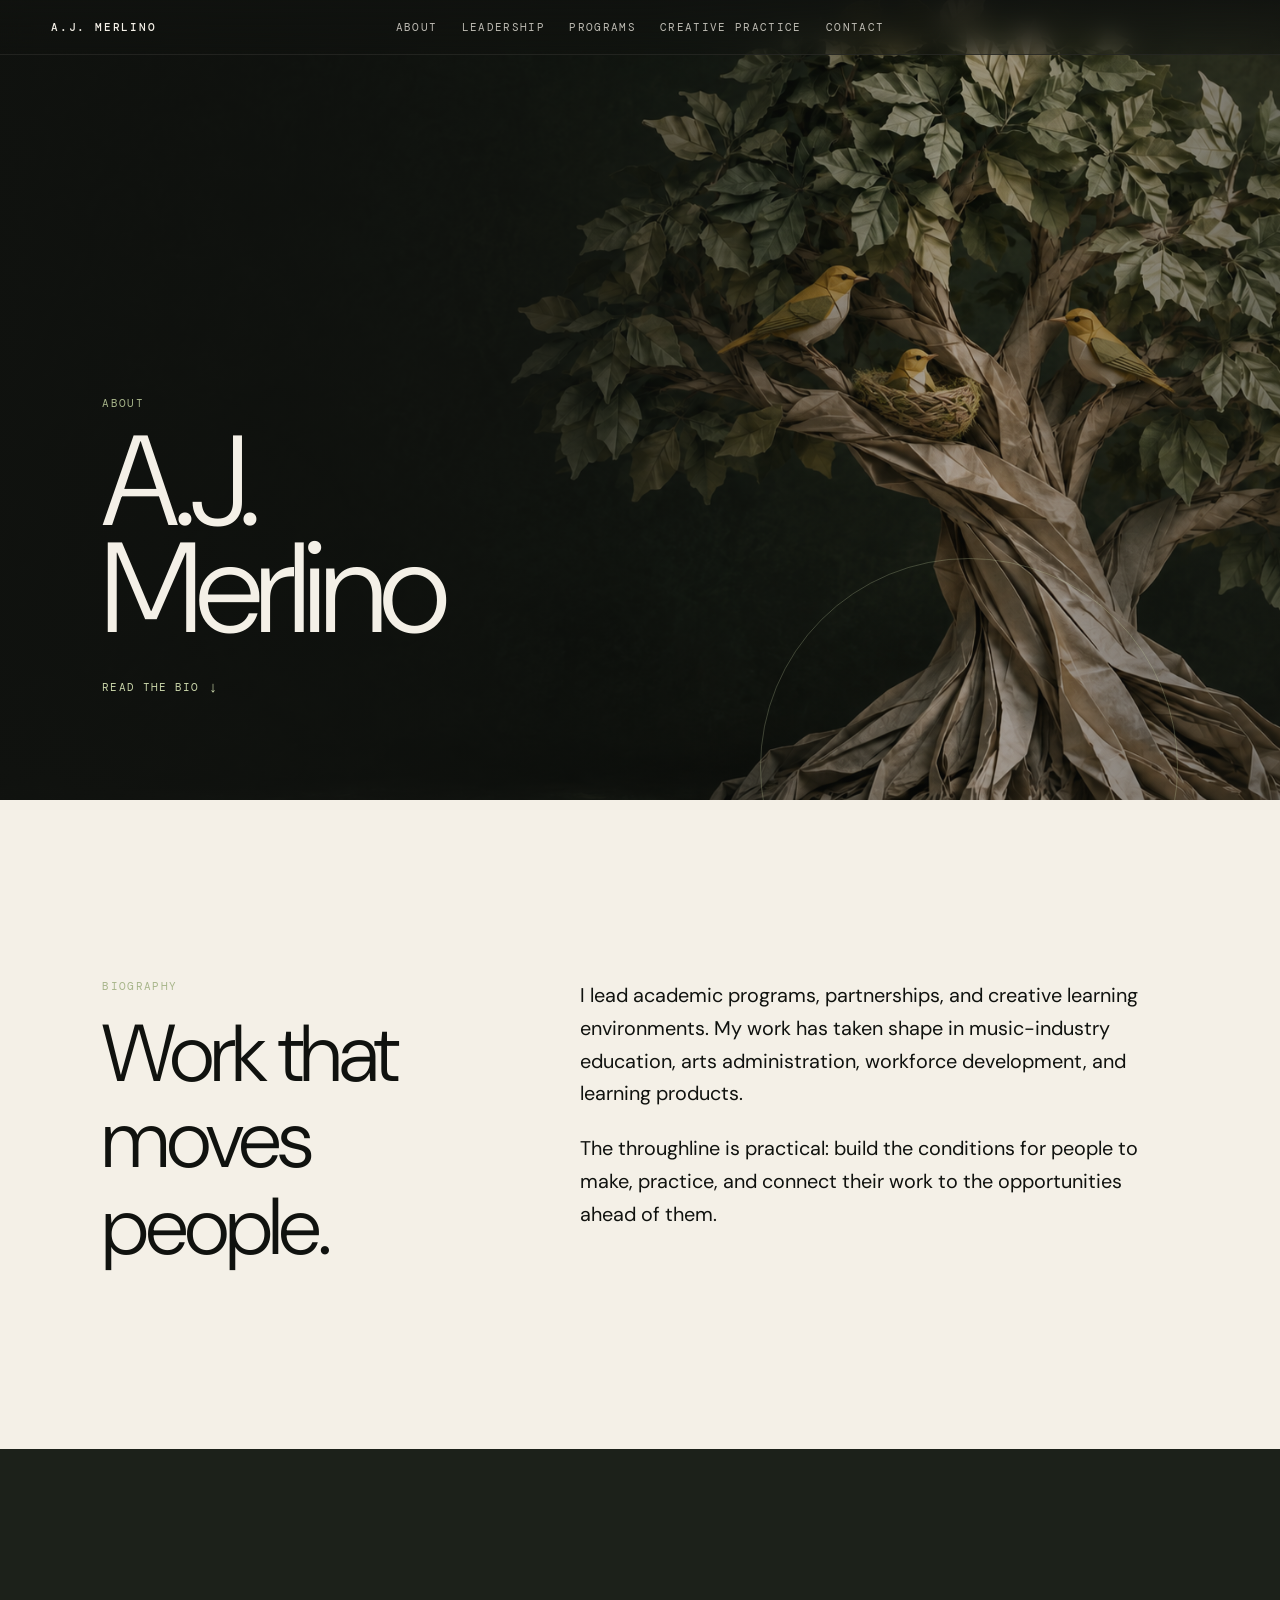
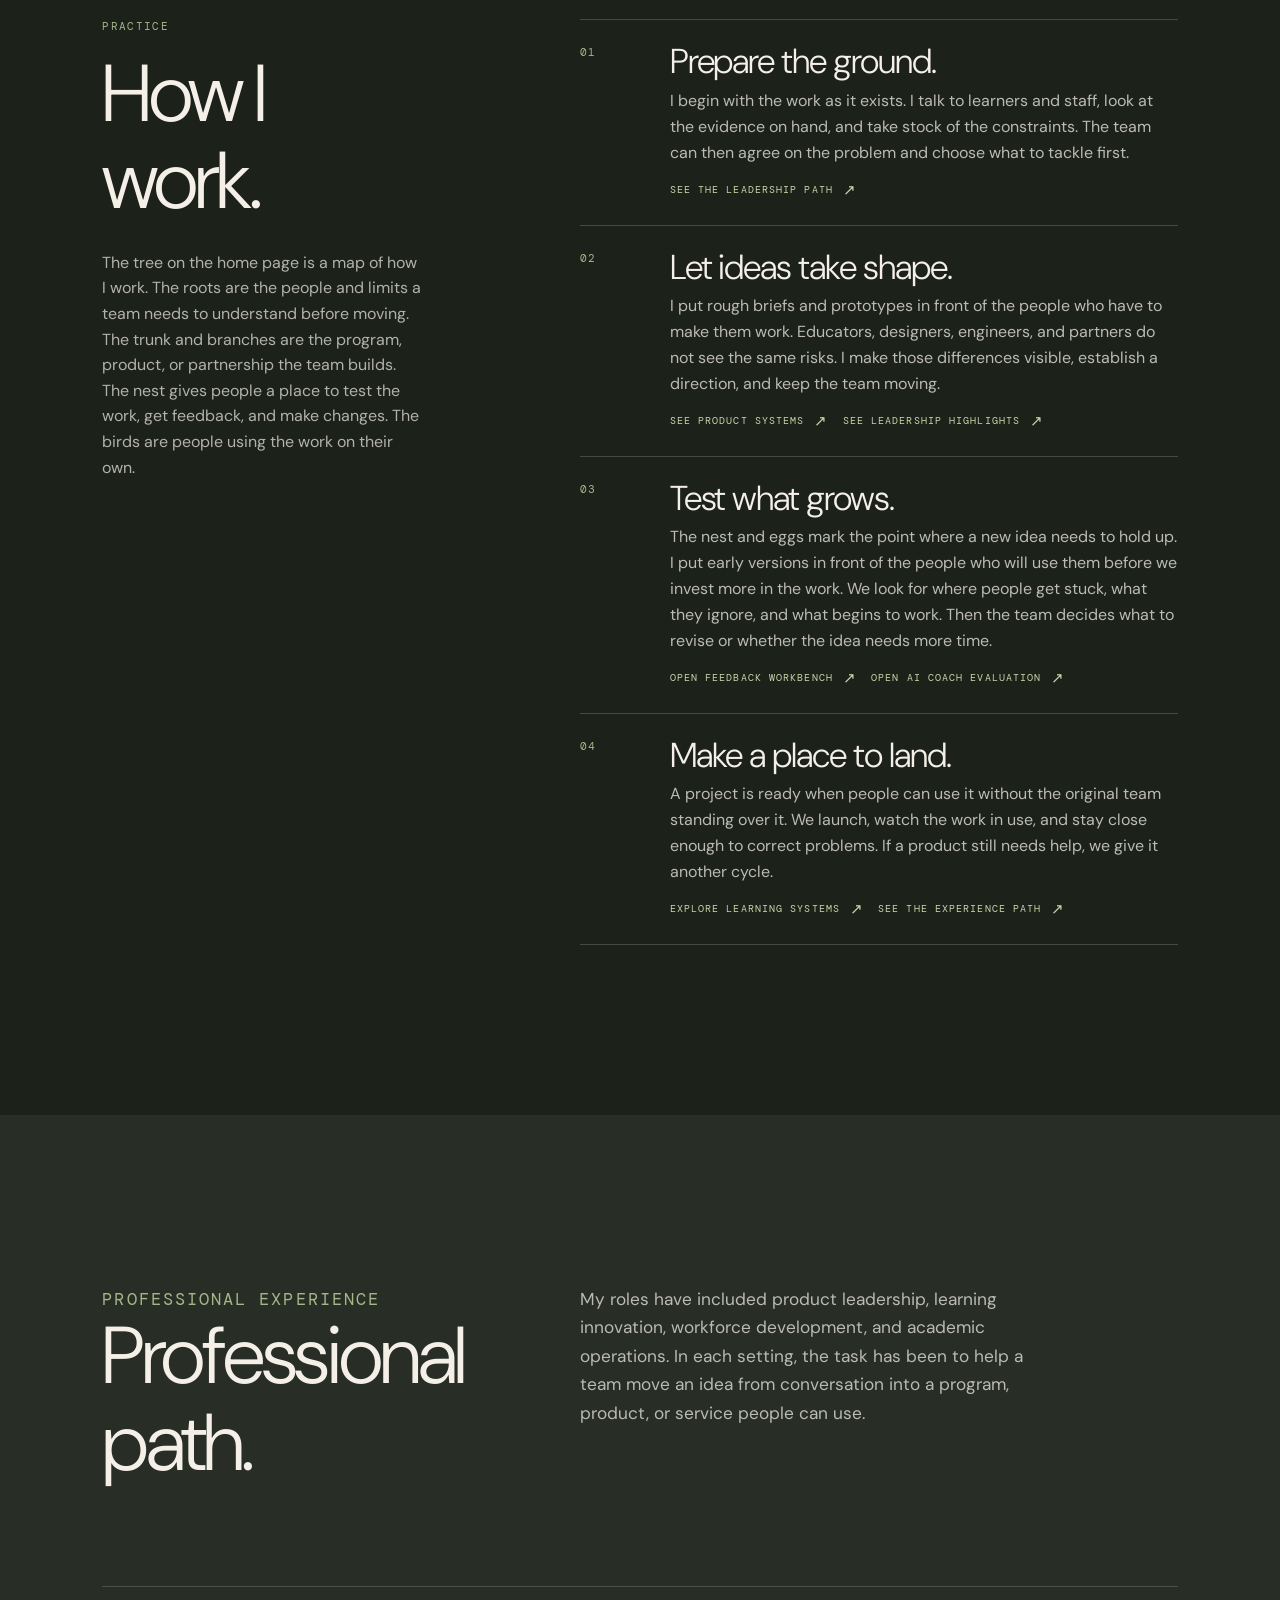
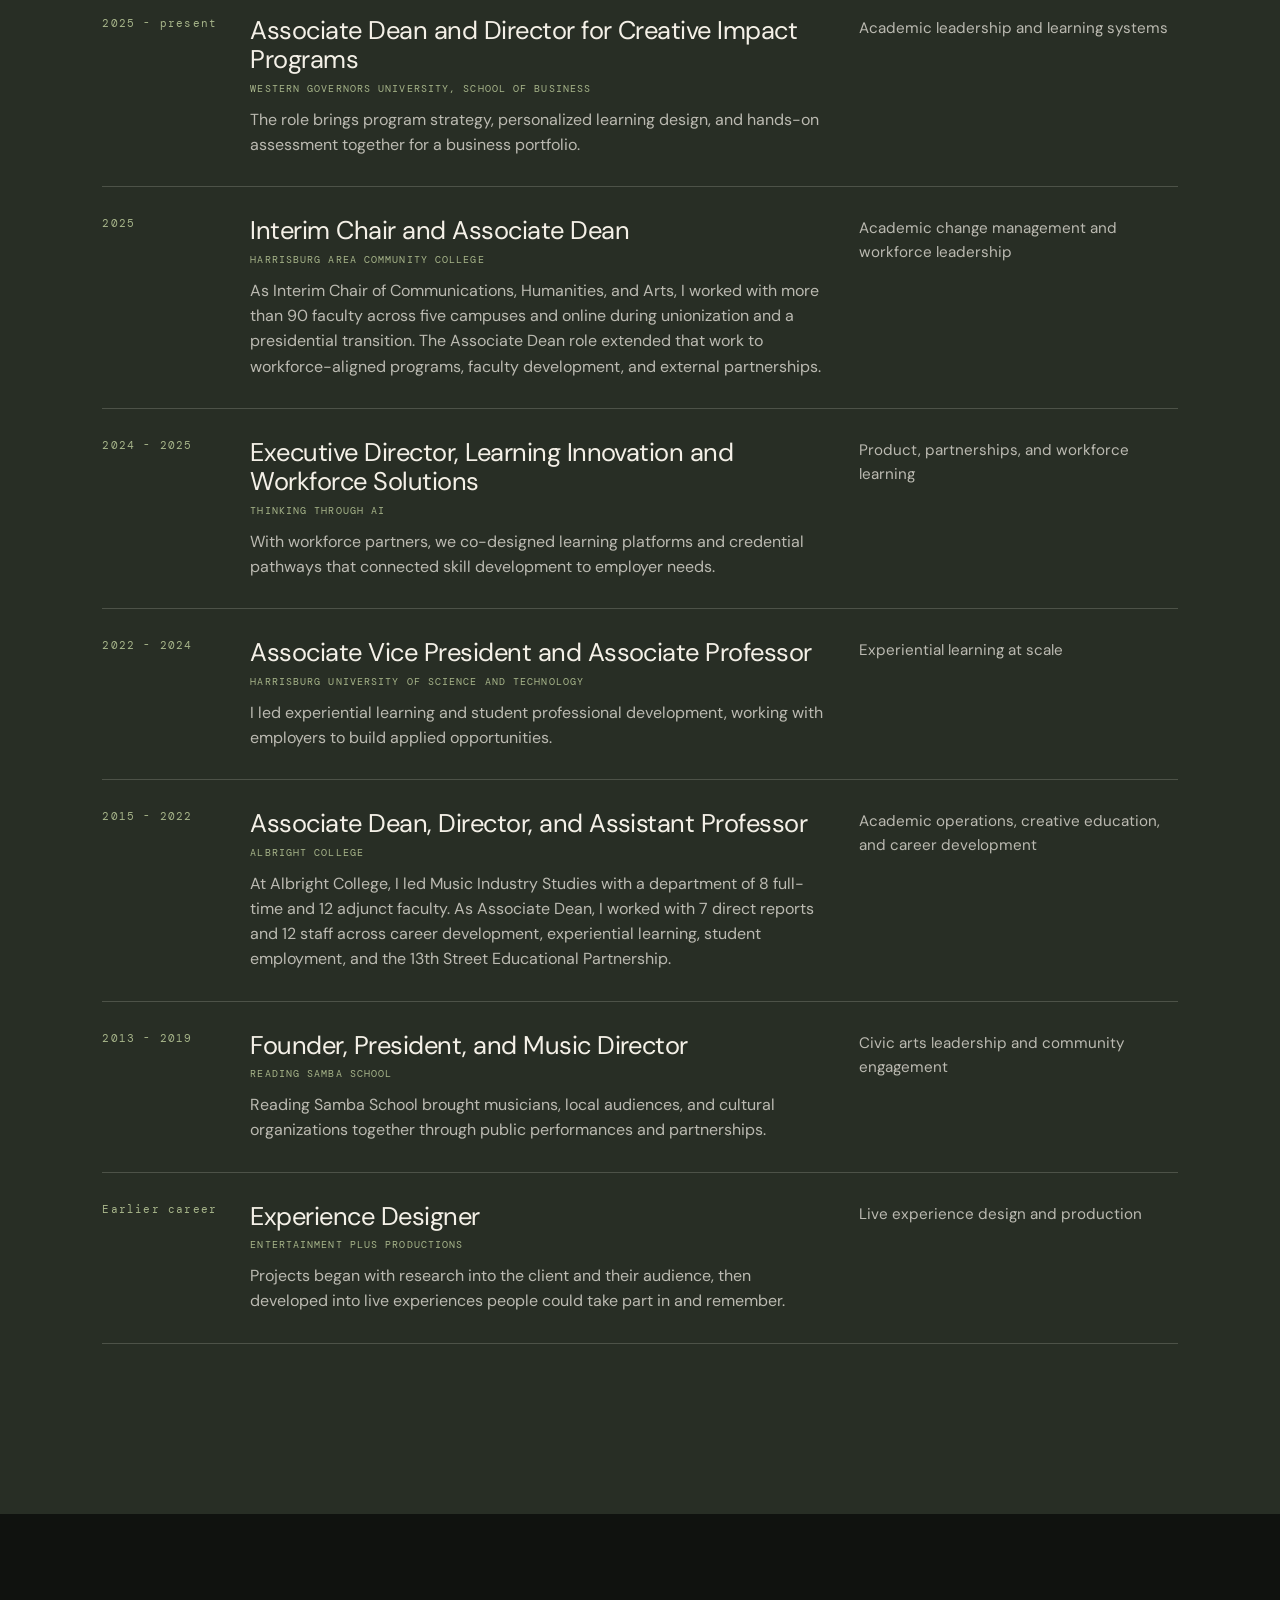
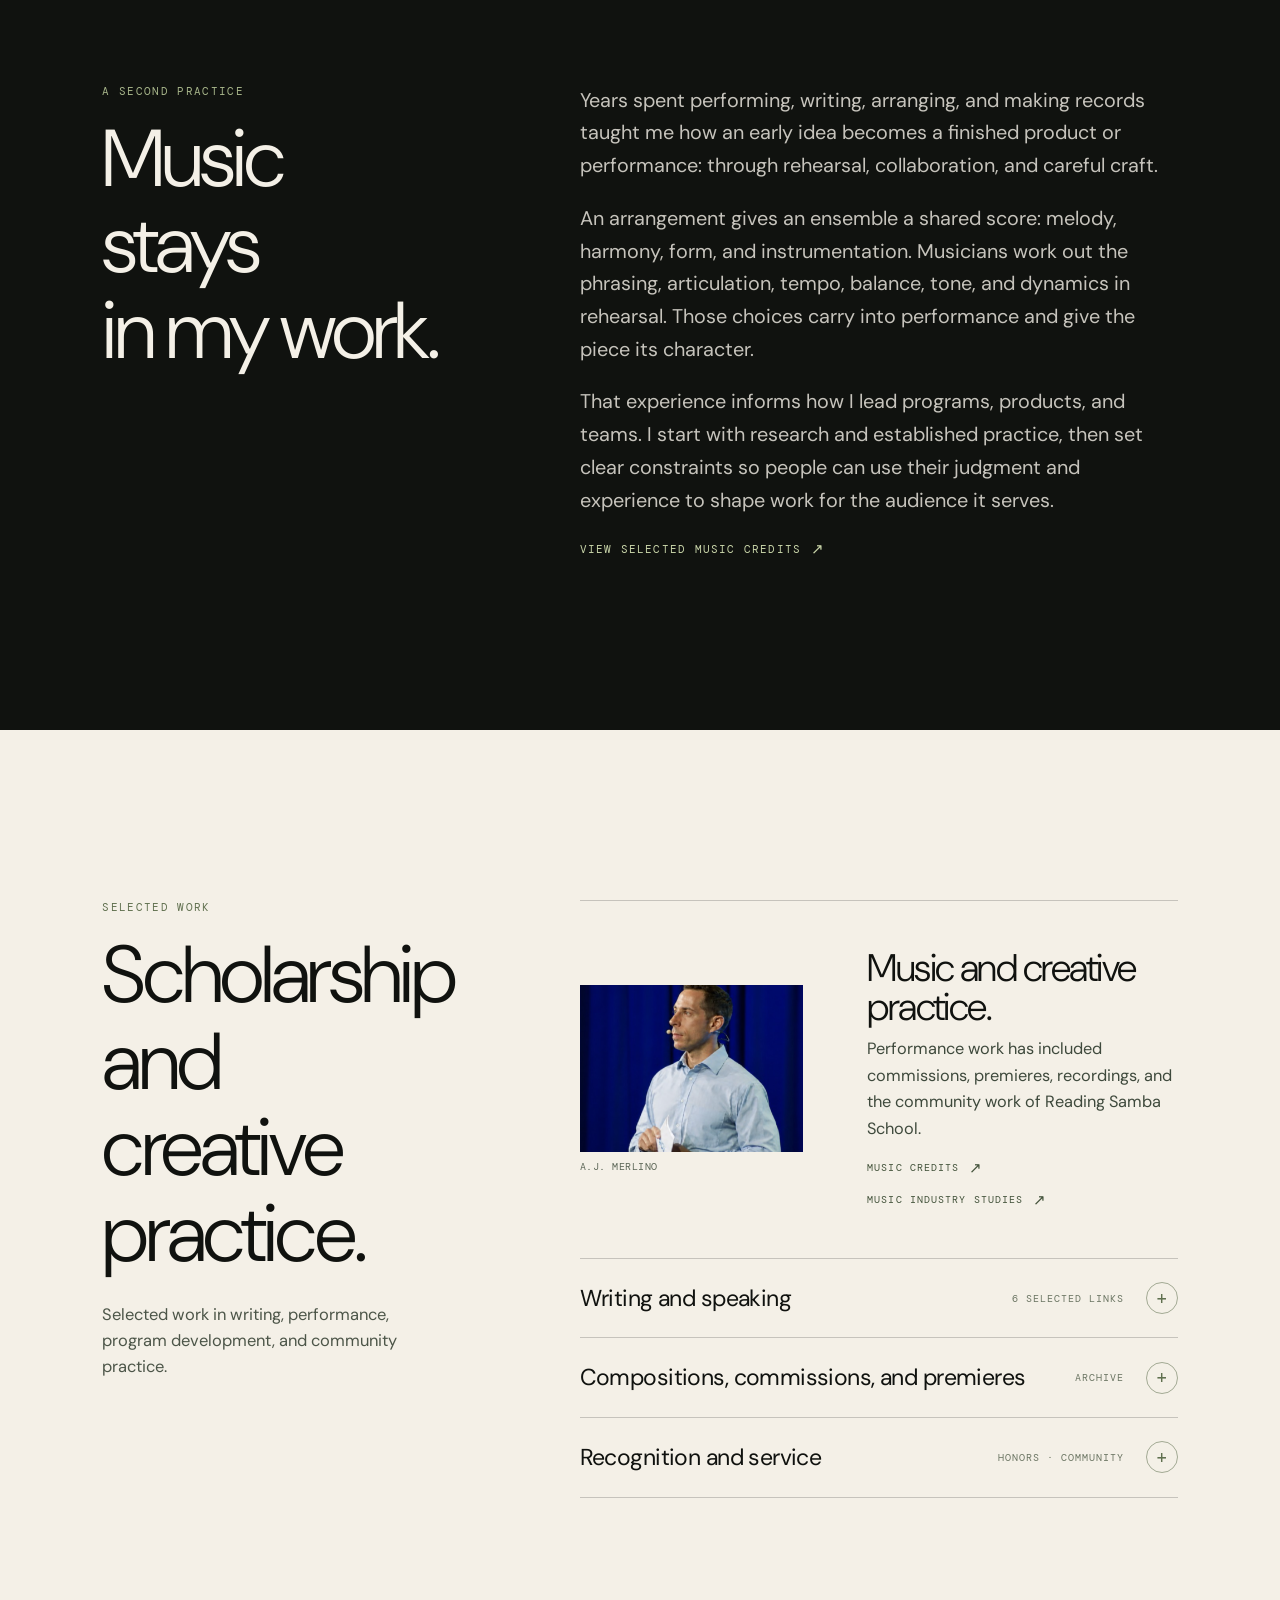
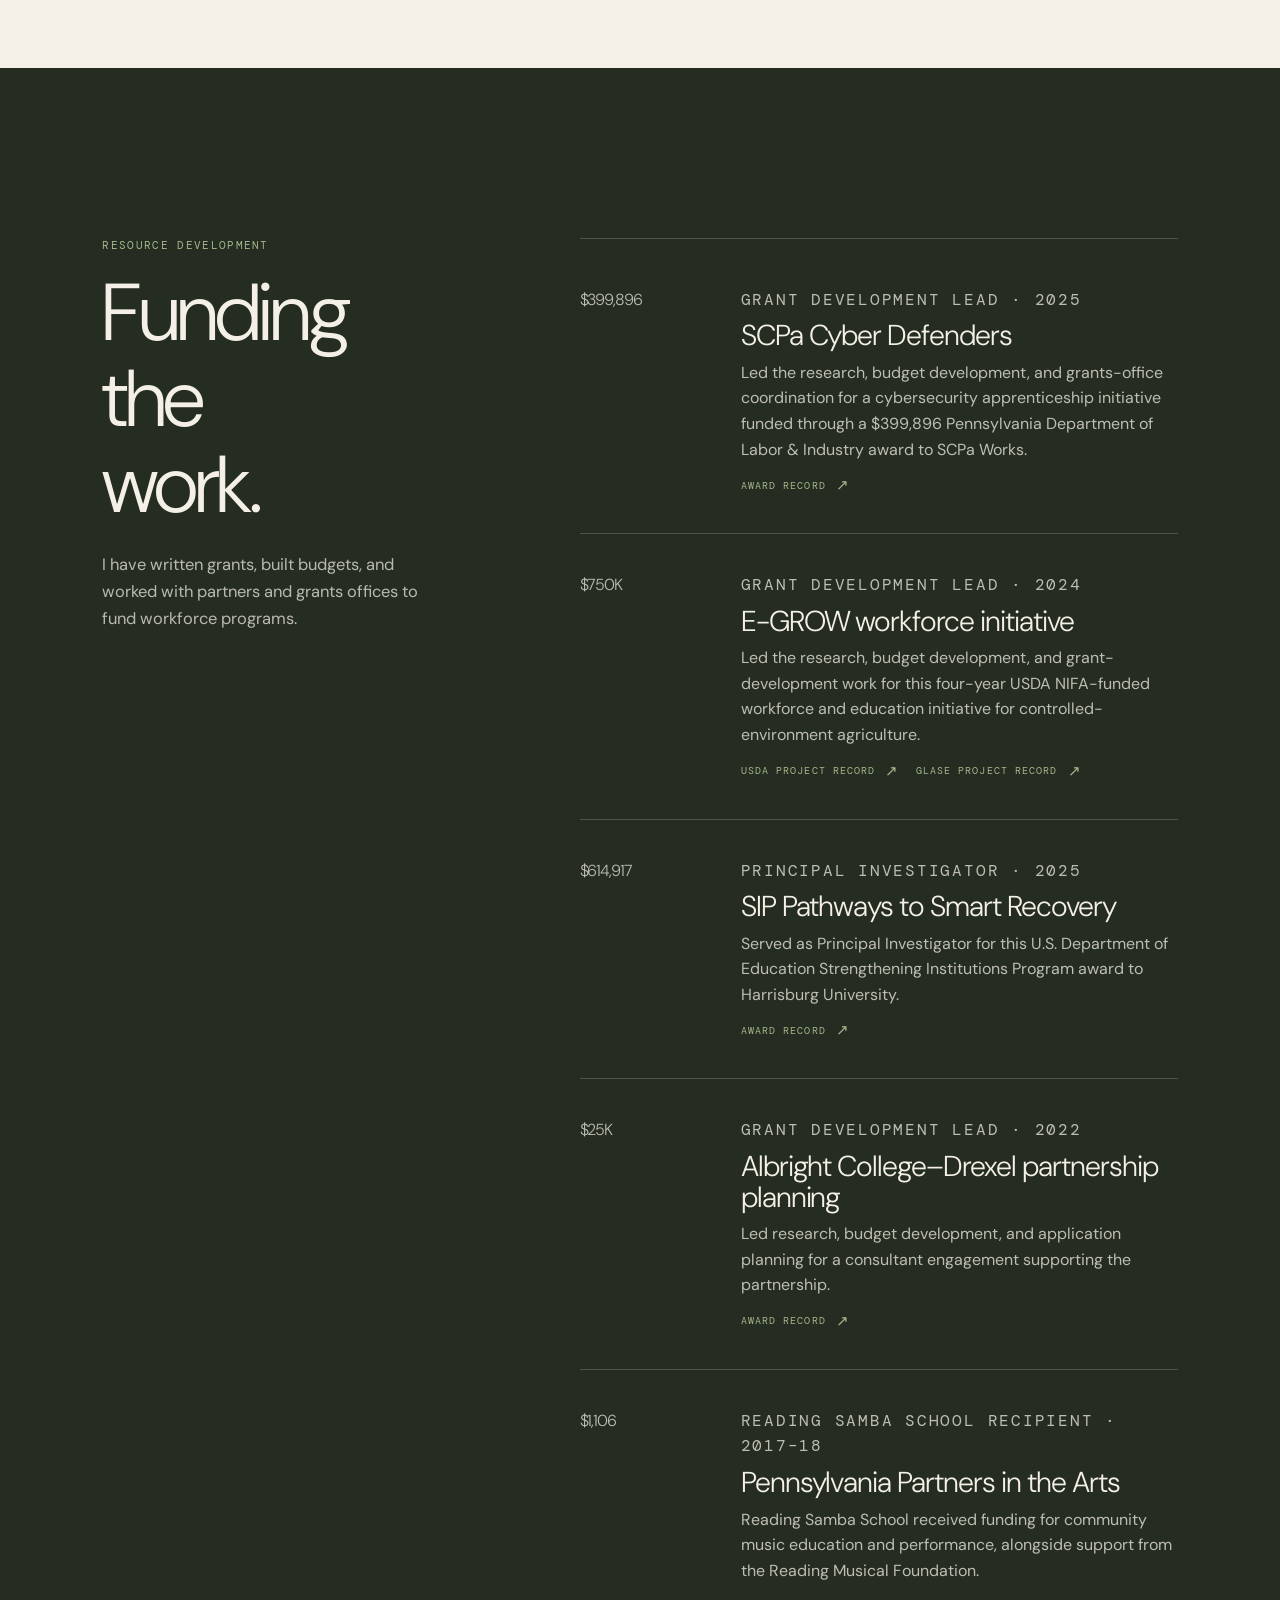
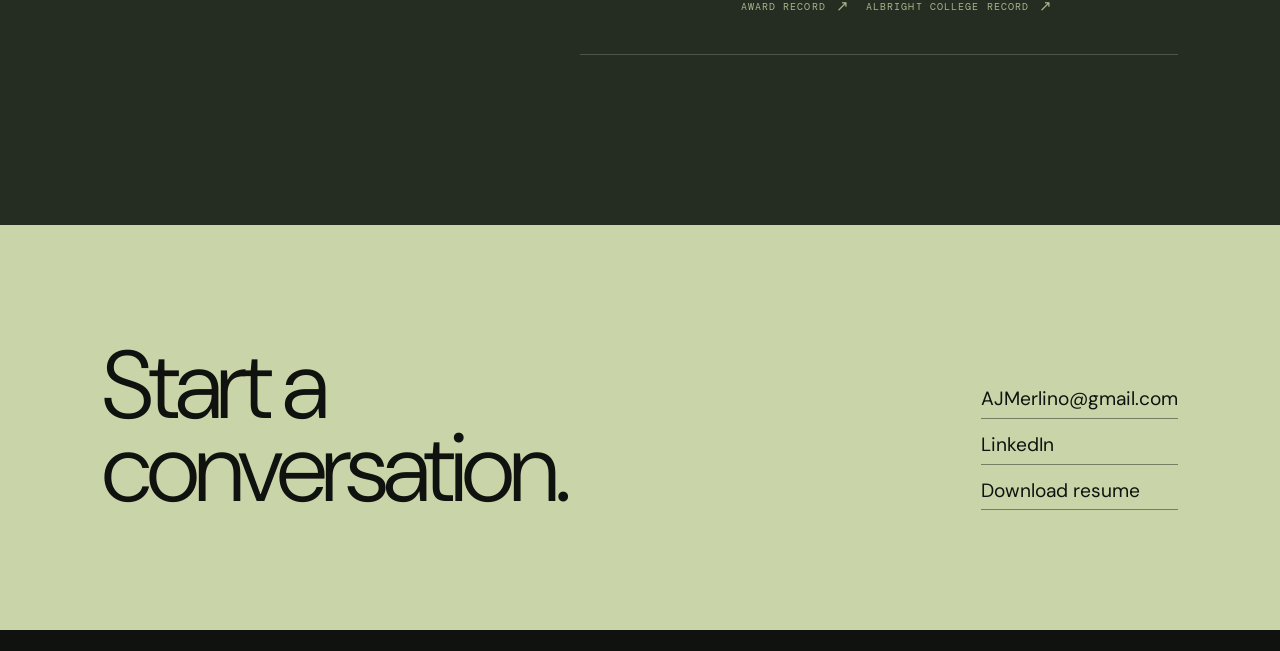
==== public/about.html @ b8996ce3 "Create academic arts leadership portfolio" ====
<!doctype html>
<html lang="en">
  <head>
    <meta charset="UTF-8" />
    <meta name="viewport" content="width=device-width, initial-scale=1.0" />
    <meta name="description" content="Academic leadership, arts administration, resource development, and creative practice for A.J. Merlino." />
    <title>About A.J. Merlino | Academic Arts Leadership</title>
    <link rel="preconnect" href="https://fonts.googleapis.com" />
    <link rel="preconnect" href="https://fonts.gstatic.com" crossorigin />
    <link href="https://fonts.googleapis.com/css2?family=DM+Mono:wght@400;500&amp;family=DM+Sans:opsz,wght@9..40,300;9..40,400;9..40,500&amp;display=swap" rel="stylesheet" />
    <style>
      :root{--ink:#10120f;--moss:#30372d;--lichen:#a7b58a;--bright:#c9d5a9;--paper:#f4f0e7;--fog:#b7b5aa;--mono:"DM Mono",ui-monospace,monospace;--sans:"DM Sans",Arial,sans-serif;--curve:cubic-bezier(.16,1,.3,1)}
      *{box-sizing:border-box}html{scroll-behavior:smooth;background:var(--ink)}body{margin:0;min-width:320px;background:var(--ink);color:var(--paper);font-family:var(--sans);line-height:1.5}a{color:inherit;text-decoration:none}.skip{position:fixed;z-index:20;top:12px;left:50%;padding:9px 12px;background:var(--paper);color:var(--ink);font:11px var(--mono);transform:translate(-50%,-180%);transition:transform .2s var(--curve)}.skip:focus{transform:translate(-50%,0)}
      .masthead{position:fixed;z-index:10;top:0;right:0;left:0;display:grid;grid-template-columns:1fr auto 1fr;align-items:center;padding:1.25rem clamp(1.25rem,4vw,4.6rem);background:linear-gradient(180deg,rgba(16,18,15,.88),rgba(16,18,15,.42));border-bottom:1px solid rgba(244,240,231,.08);backdrop-filter:blur(12px);font:11px var(--mono);letter-spacing:.12em;text-transform:uppercase}.wordmark{font-weight:500;letter-spacing:.16em}.masthead__links{justify-self:center;display:flex;gap:clamp(.9rem,1.9vw,2.1rem);color:rgba(244,240,231,.76)}.masthead__spacer{justify-self:end;width:1px;height:1px}.masthead a:hover,.masthead a:focus-visible,.text-link:hover,.text-link:focus-visible{color:var(--bright)}
      .hero{position:relative;isolation:isolate;display:grid;align-items:end;min-height:min(800px,90svh);padding:clamp(100px,15vw,190px) clamp(20px,8vw,150px) clamp(52px,8vw,110px);overflow:hidden}.hero::before{position:absolute;z-index:-2;inset:0;background:linear-gradient(90deg,rgba(16,18,15,.97) 0%,rgba(16,18,15,.82) 35%,rgba(16,18,15,.3) 75%,rgba(16,18,15,.54) 100%),url("assets/origami-tree-stage-7-birds-v2.png") 64% center/cover no-repeat;content:""}.hero::after{position:absolute;z-index:-1;right:8vw;bottom:-11rem;width:26rem;height:26rem;border:1px solid rgba(201,213,169,.25);border-radius:50%;content:""}.eyebrow,.label{margin:0 0 18px;color:var(--lichen);font:11px var(--mono);letter-spacing:.12em;text-transform:uppercase}.hero h1{max-width:10ch;margin:0;font-size:clamp(4rem,10vw,10.3rem);font-weight:300;letter-spacing:-.045em;line-height:.84}.hero__lede{max-width:36rem;margin:28px 0 0;color:rgba(244,240,231,.86);font-size:clamp(1.12rem,2vw,1.6rem);font-weight:300;line-height:1.5}.hero__jump{display:inline-flex;gap:9px;align-items:center;margin-top:34px;color:var(--bright);font:11px var(--mono);letter-spacing:.1em;text-transform:uppercase}.hero__jump::after{content:"↓";font-size:15px;transition:transform .2s var(--curve)}.hero__jump:hover::after{transform:translateY(4px)}
      main{position:relative;z-index:1}.intro{display:grid;grid-template-columns:minmax(180px,.72fr) minmax(300px,1.28fr);gap:clamp(40px,11vw,190px);padding:clamp(76px,14vw,180px) clamp(20px,8vw,150px);background:var(--paper);color:var(--ink)}.intro h2,.section h2{margin:0;font-size:clamp(3rem,6.3vw,7rem);font-weight:300;letter-spacing:-.035em;line-height:1.07}.intro__body{max-width:44rem}.intro__body p{margin:0 0 22px;font-size:clamp(1.05rem,1.55vw,1.35rem);line-height:1.65}.intro__body p:last-child{margin-bottom:0}.pull{padding-left:20px;border-left:1px solid #9ba48e;color:#354132;font-size:clamp(1.25rem,2vw,1.75rem)!important;line-height:1.48!important}
      .section{padding:clamp(76px,14vw,170px) clamp(20px,8vw,150px)}.practice{display:grid;grid-template-columns:minmax(180px,.72fr) minmax(300px,1.28fr);gap:clamp(40px,11vw,190px);background:#1c211a}.section .label{color:var(--lichen)}.practice__intro{position:sticky;top:104px;align-self:start}.practice__note{max-width:20rem;margin:26px 0 0;color:rgba(244,240,231,.7);font-size:1rem;line-height:1.6}.principles{border-top:1px solid rgba(244,240,231,.2)}.principle{display:grid;grid-template-columns:70px 1fr;gap:20px;padding:25px 0;border-bottom:1px solid rgba(244,240,231,.2)}.principle__number{color:var(--lichen);font:11px var(--mono);letter-spacing:.12em}.principle h3{margin:0 0 8px;font-size:clamp(1.5rem,2.7vw,2.5rem);font-weight:300;letter-spacing:-.03em;line-height:1}.principle p{max-width:35rem;margin:0;color:rgba(244,240,231,.74);font-size:1rem;line-height:1.62}.principle__links{display:flex;flex-wrap:wrap;gap:14px;margin-top:14px}.principle__links .text-link{font-size:10px}
      .experience{background:#282e25}.experience__head{display:grid;grid-template-columns:minmax(180px,.72fr) minmax(300px,1.28fr);gap:clamp(40px,11vw,190px);margin-bottom:clamp(52px,8vw,100px)}.experience__head p{max-width:30rem;margin:0;color:rgba(244,240,231,.72);font-size:1.08rem;line-height:1.65}.timeline{margin:0;padding:0;list-style:none;border-top:1px solid rgba(244,240,231,.18)}.timeline li{display:grid;grid-template-columns:120px minmax(0,1fr) minmax(0,.55fr);gap:28px;padding:29px 0;border-bottom:1px solid rgba(244,240,231,.18)}.timeline__date{color:var(--lichen);font:11px var(--mono);letter-spacing:.08em}.timeline h3{margin:0 0 7px;font-size:clamp(1.2rem,2vw,1.7rem);font-weight:400;letter-spacing:-.035em;line-height:1.15}.timeline__org{display:block;margin:0 0 12px;color:var(--lichen);font:10px var(--mono);letter-spacing:.09em;text-transform:uppercase}.timeline p{margin:0;color:rgba(244,240,231,.72);line-height:1.58}.timeline__role{color:var(--fog);font-size:.95rem}
      .music{display:grid;grid-template-columns:minmax(180px,.72fr) minmax(300px,1.28fr);gap:clamp(40px,11vw,190px);background:#10120f}.music__body{max-width:46rem}.music__body p{margin:0 0 20px;color:rgba(244,240,231,.8);font-size:clamp(1.05rem,1.55vw,1.34rem);line-height:1.65}.text-link{display:inline-flex;gap:10px;align-items:center;color:var(--bright);font:11px var(--mono);letter-spacing:.09em;text-transform:uppercase}.text-link::after{content:"↗";font-size:15px}.contact{display:flex;flex-wrap:wrap;justify-content:space-between;gap:36px;align-items:end;padding:clamp(60px,10vw,120px) clamp(20px,8vw,150px);background:var(--bright);color:var(--ink)}.contact h2{max-width:10ch;margin:0;font-size:clamp(3.4rem,7.5vw,8rem);font-weight:300;letter-spacing:-.075em;line-height:.86}.contact__links{display:grid;gap:12px;font-size:clamp(1rem,1.5vw,1.28rem)}.contact__links a{border-bottom:1px solid rgba(16,18,15,.45);padding-bottom:4px}.contact__links a:hover,.contact__links a:focus-visible{color:#394231}.footer{display:flex;justify-content:space-between;gap:16px;padding:20px clamp(20px,4vw,68px);background:var(--ink);color:rgba(244,240,231,.45);font:10px var(--mono);letter-spacing:.1em;text-transform:uppercase}
      .scholarship{display:grid;grid-template-columns:minmax(180px,.72fr) minmax(300px,1.28fr);gap:clamp(40px,11vw,190px);background:var(--paper);color:var(--ink)}.scholarship .label{color:#60704f}.scholarship__intro{max-width:27rem}.scholarship__intro p:last-child{margin:24px 0 0;color:#4c5548;font-size:1.03rem;line-height:1.6}.scholarship__list{border-top:1px solid rgba(16,18,15,.2)}.scholarship__item{padding:27px 0 30px;border-bottom:1px solid rgba(16,18,15,.2)}.scholarship__item h3{margin:0 0 9px;font-size:clamp(1.35rem,2.2vw,2rem);font-weight:400;letter-spacing:-.035em;line-height:1.06}.scholarship__item p{max-width:38rem;margin:0;color:#3e493c;font-size:1.02rem;line-height:1.62}.scholarship__links{display:flex;flex-wrap:wrap;gap:14px;margin-top:15px}.scholarship .text-link{color:#42523a;font-size:10px}.scholarship .text-link:hover,.scholarship .text-link:focus-visible{color:#10120f}.scholarship__feature{display:grid;grid-template-columns:minmax(0,1.1fr) minmax(170px,.9fr);gap:clamp(24px,4vw,50px);align-items:start}.scholarship__feature-copy{min-width:0}.scholarship__poster-grid{display:grid;grid-template-columns:repeat(2,minmax(0,1fr));gap:12px}.scholarship__visual{margin:0}.scholarship__visual img{display:block;width:100%;aspect-ratio:4/3;object-fit:cover;filter:saturate(.72) contrast(1.05)}.scholarship__visual--poster img{aspect-ratio:2/3;object-fit:contain;background:#e1c7dd}.scholarship__visual--portrait{grid-column:1/-1}.scholarship__visual--portrait img{aspect-ratio:3/2;object-position:center 28%}.scholarship__visual figcaption{margin-top:9px;color:#5b6556;font:10px/1.45 var(--mono);letter-spacing:.05em;text-transform:uppercase}.scholarship__visual figcaption a{color:inherit;text-decoration-color:rgba(91,101,86,.55)}.scholarship__visual figcaption a:hover,.scholarship__visual figcaption a:focus-visible{color:var(--ink)}
      .resources{display:grid;grid-template-columns:minmax(180px,.72fr) minmax(300px,1.28fr);gap:clamp(40px,11vw,190px);background:#252d22}.resources__intro{max-width:28rem}.resources__intro p:last-child{margin:24px 0 0;color:rgba(244,240,231,.72);font-size:1.03rem;line-height:1.62}.resource-list{margin:0;padding:0;list-style:none;border-top:1px solid rgba(244,240,231,.2)}.resource-list li{display:grid;grid-template-columns:70px 1fr;gap:20px;padding:26px 0;border-bottom:1px solid rgba(244,240,231,.2)}.resource-list__number{color:var(--lichen);font:11px var(--mono);letter-spacing:.12em}.resource-list__tag{margin:0 0 7px;color:var(--lichen);font:10px var(--mono);letter-spacing:.1em;text-transform:uppercase}.resource-list h3{margin:0 0 8px;font-size:clamp(1.35rem,2.2vw,2rem);font-weight:300;letter-spacing:-.035em;line-height:1.06}.resource-list h3 a{color:inherit;text-decoration:none}.resource-list h3 a:hover,.resource-list h3 a:focus-visible{color:var(--lichen)}.resource-list p:last-child{max-width:37rem;margin:0;color:rgba(244,240,231,.74);font-size:1rem;line-height:1.6}.resource-list__links{display:flex;flex-wrap:wrap;gap:14px;margin-top:14px}.resource-list__links a{color:var(--lichen);font:10px var(--mono);letter-spacing:.09em;text-transform:uppercase}.resource-list__links a:hover,.resource-list__links a:focus-visible{color:var(--parchment)}
      .timeline h3{letter-spacing:-.02em}.contact h2{letter-spacing:-.045em}.timeline__date,.timeline__org,.text-link,.footer{letter-spacing:.11em}
      @media(max-width:760px){.masthead{grid-template-areas:"mark spacer" "nav nav";grid-template-columns:1fr auto;row-gap:.8rem;padding:1rem 1.25rem .85rem}.wordmark{grid-area:mark}.masthead__links{grid-area:nav;justify-self:stretch;justify-content:space-between;gap:.4rem;font-size:.54rem}.masthead__spacer{grid-area:spacer}.hero{min-height:78svh}.hero::before{background-position:61% center}.intro,.practice,.experience__head,.music,.scholarship,.resources,.scholarship__feature{grid-template-columns:1fr;gap:35px}.practice__intro{position:static}.timeline li{grid-template-columns:1fr;gap:9px}.resource-list li{grid-template-columns:52px 1fr;gap:14px}.timeline__role{max-width:34rem}.footer{display:block}.footer span+span{display:block;margin-top:7px}}
      @media(prefers-reduced-motion:reduce){html{scroll-behavior:auto}.hero__jump::after{transition:none}}
    </style>
    <style>
      /* A compact, editorial index: the page offers three paths, not a second CV. */
      .scholarship--archive{display:none}
      .scholarship-index{display:grid;grid-template-columns:minmax(180px,.72fr) minmax(300px,1.28fr);gap:clamp(40px,11vw,190px);padding:clamp(76px,14vw,170px) clamp(20px,8vw,150px);background:var(--paper);color:var(--ink)}
      .scholarship-index .label{color:#60704f}.scholarship-index__intro{position:sticky;top:104px;align-self:start;max-width:26rem}.scholarship-index h2{margin:0;font-size:clamp(3rem,6.3vw,7rem);font-weight:300;letter-spacing:-.035em;line-height:1.07}.scholarship-index__intro p:last-child{margin:24px 0 0;color:#4c5548;font-size:1.03rem;line-height:1.6}
      .scholarship-index__body{min-width:0;border-top:1px solid rgba(16,18,15,.2)}.scholarship-index__feature{display:grid;grid-template-columns:minmax(190px,.72fr) minmax(0,1fr);gap:clamp(24px,5vw,72px);align-items:center;padding:clamp(26px,4vw,48px) 0;border-bottom:1px solid rgba(16,18,15,.2)}.scholarship-index__visual{margin:0}.scholarship-index__visual img{display:block;width:100%;aspect-ratio:4/3;object-fit:cover;object-position:center 28%;transition:transform .35s var(--curve)}.scholarship-index__visual:hover img{transform:scale(1.012)}.scholarship-index__visual figcaption{margin-top:8px;color:#5b6556;font:10px/1.45 var(--mono);letter-spacing:.05em;text-transform:uppercase}.scholarship-index__visual figcaption a{color:inherit;text-decoration-color:rgba(91,101,86,.55)}.scholarship-index__feature h3{max-width:15ch;margin:0 0 10px;font-size:clamp(1.7rem,3vw,2.8rem);font-weight:300;letter-spacing:-.04em;line-height:1}.scholarship-index__feature p{max-width:31rem;margin:0;color:#3e493c;font-size:1.02rem;line-height:1.62}
      .scholarship-index details{border-bottom:1px solid rgba(16,18,15,.2)}.scholarship-index summary{display:grid;grid-template-columns:minmax(0,1fr) auto 34px;gap:20px;align-items:center;padding:22px 0;cursor:pointer;list-style:none;font-size:clamp(1.15rem,1.8vw,1.5rem);font-weight:400;letter-spacing:-.025em}.scholarship-index summary::-webkit-details-marker{display:none}.scholarship-index summary::after{content:"+";display:grid;grid-column:3;place-items:center;justify-self:end;width:30px;height:30px;border:1px solid rgba(96,112,79,.55);border-radius:50%;color:#60704f;font:1.2rem/1 var(--mono);transition:transform .2s var(--curve),background-color .2s var(--curve)}.scholarship-index details[open] summary::after{transform:rotate(45deg);background:rgba(96,112,79,.1)}.scholarship-index__count{justify-self:end;color:#6b7563;font:10px var(--mono);letter-spacing:.1em;text-transform:uppercase}.scholarship-index__detail{max-width:42rem;padding:0 0 26px}.scholarship-index__detail p{margin:0;color:#3e493c;font-size:1rem;line-height:1.6}.scholarship-index__links{display:flex;flex-wrap:wrap;gap:12px 16px;margin-top:16px}.scholarship-index .text-link{color:#42523a;font-size:10px}.scholarship-index .text-link:hover,.scholarship-index .text-link:focus-visible{color:#10120f}.scholarship-index__archive{display:grid;grid-template-columns:repeat(4,minmax(0,1fr));gap:10px;margin-top:18px}.scholarship-index__archive a{display:block;overflow:hidden;background:#e1c7dd}.scholarship-index__archive img{display:block;width:100%;aspect-ratio:2/3;object-fit:contain;filter:saturate(.72) contrast(1.05);transition:filter .25s var(--curve),transform .25s var(--curve)}.scholarship-index__archive a:hover img{filter:saturate(.92) contrast(1.02);transform:scale(1.025)}
      @media(max-width:760px){.scholarship-index{grid-template-columns:1fr;gap:35px}.scholarship-index__intro{position:static}.scholarship-index__feature{grid-template-columns:1fr}.scholarship-index__visual{max-width:28rem}.scholarship-index__archive{grid-template-columns:repeat(2,minmax(0,1fr))}}
      .resources--archive{display:none}.resources-index{display:grid;grid-template-columns:minmax(180px,.72fr) minmax(300px,1.28fr);gap:clamp(40px,11vw,190px);padding:clamp(76px,14vw,170px) clamp(20px,8vw,150px);background:#252d22;color:var(--paper)}.resources-index .label{color:var(--lichen)}.resources-index__intro{position:sticky;top:104px;align-self:start;max-width:27rem}.resources-index h2{margin:0;font-size:clamp(3rem,6.3vw,7rem);font-weight:300;letter-spacing:-.035em;line-height:1.07}.resources-index__intro p:last-child{margin:24px 0 0;color:rgba(244,240,231,.72);font-size:1.03rem;line-height:1.62}.resources-index__body{min-width:0;border-top:1px solid rgba(244,240,231,.2)}.resources-index__feature{display:grid;grid-template-columns:minmax(150px,.58fr) minmax(0,1.42fr);gap:clamp(24px,5vw,72px);align-items:center;padding:clamp(28px,5vw,54px) 0;border-bottom:1px solid rgba(244,240,231,.2)}.resources-index__amount{margin:0;color:var(--bright);font-size:clamp(2.8rem,5vw,5rem);font-weight:300;letter-spacing:-.07em;line-height:.9}.resources-index__tag{margin:0 0 9px;color:var(--lichen);font:10px var(--mono);letter-spacing:.11em;text-transform:uppercase}.resources-index__feature h3{max-width:18ch;margin:0 0 10px;font-size:clamp(1.7rem,3vw,2.8rem);font-weight:300;letter-spacing:-.04em;line-height:1}.resources-index__feature p{max-width:32rem;margin:0;color:rgba(244,240,231,.74);font-size:1.02rem;line-height:1.62}.resources-index details{border-bottom:1px solid rgba(244,240,231,.2)}.resources-index summary{display:grid;grid-template-columns:1fr auto;gap:20px;align-items:center;padding:22px 0;cursor:pointer;list-style:none;font-size:clamp(1.15rem,1.8vw,1.5rem);font-weight:400;letter-spacing:-.025em}.resources-index summary::-webkit-details-marker{display:none}.resources-index summary::after{content:"+";color:var(--lichen);font:1.35rem/1 var(--mono);transition:transform .2s var(--curve)}.resources-index details[open] summary::after{transform:rotate(45deg)}.resources-index__count{justify-self:end;color:var(--lichen);font:10px var(--mono);letter-spacing:.1em;text-transform:uppercase}.resources-index__detail{max-width:43rem;padding:0 0 26px}.resources-index__detail p{margin:0;color:rgba(244,240,231,.74);font-size:1rem;line-height:1.6}.resources-index__links{display:flex;flex-wrap:wrap;gap:12px 16px;margin-top:16px}.resources-index .text-link{color:var(--lichen);font-size:10px}.resources-index .text-link:hover,.resources-index .text-link:focus-visible{color:var(--parchment)}
      .resources-index__awards{margin:0;padding:0;list-style:none}.resources-index__award{display:grid;grid-template-columns:minmax(112px,.42fr) minmax(0,1.58fr);gap:clamp(18px,3.5vw,48px);padding:clamp(24px,3vw,38px) 0;border-bottom:1px solid rgba(244,240,231,.2)}.resources-index__award:first-child{padding-top:clamp(28px,4vw,48px)}.resources-index__amount{margin:0;color:var(--bright);font-size:clamp(2rem,3.8vw,3.8rem);font-weight:300;letter-spacing:-.07em;line-height:.9}.resources-index__award h3{max-width:24ch;margin:0 0 9px;font-size:clamp(1.35rem,2.25vw,2rem);font-weight:300;letter-spacing:-.035em;line-height:1.06}.resources-index__award p{max-width:37rem;margin:0;color:rgba(244,240,231,.74);font-size:1rem;line-height:1.6}.resources-index__award .resources-index__tag{margin:0 0 8px}.resources-index__award .resources-index__links{margin-top:13px}
      @media(max-width:760px){.resources-index{grid-template-columns:1fr;gap:35px}.resources-index__intro{position:static}.resources-index__feature,.resources-index__award{grid-template-columns:1fr;gap:16px}}
    </style>
  </head>
  <body>
    <a class="skip" href="#bio">Skip to biography</a>
    <header class="masthead" id="top">
      <a class="wordmark" href="../index.html#top">A.J. Merlino</a>
      <nav class="masthead__links" aria-label="Primary navigation">
        <a href="#top">About</a>
        <a href="../index.html#leadership">Leadership</a>
        <a href="../index.html#work">Programs</a>
        <a href="../index.html#music">Creative Practice</a>
        <a href="#contact">Contact</a>
      </nav>
      <span class="masthead__spacer" aria-hidden="true"></span>
    </header>

    <main>
      <section class="hero" aria-labelledby="page-title">
        <div>
          <p class="eyebrow">About</p>
          <h1 id="page-title">A.J.<br />Merlino</h1>
          <a class="hero__jump" href="#bio">Read the bio</a>
        </div>
      </section>

      <section class="intro" id="bio" aria-labelledby="bio-title">
        <div><p class="label">Biography</p><h2 id="bio-title">Work that<br />moves people.</h2></div>
        <div class="intro__body">
          <p>I lead academic programs, partnerships, and creative learning environments. My work has taken shape in music-industry education, arts administration, workforce development, and learning products.</p>
          <p>The throughline is practical: build the conditions for people to make, practice, and connect their work to the opportunities ahead of them.</p>
        </div>
      </section>

      <section class="section practice" aria-labelledby="practice-title">
        <div class="practice__intro"><p class="label">Practice</p><h2 id="practice-title">How I<br />work.</h2><p class="practice__note">The tree on the home page is a map of how I work. The roots are the people and limits a team needs to understand before moving. The trunk and branches are the program, product, or partnership the team builds. The nest gives people a place to test the work, get feedback, and make changes. The birds are people using the work on their own.</p></div>
        <div class="principles">
          <article class="principle"><span class="principle__number">01</span><div><h3>Prepare the ground.</h3><p>I begin with the work as it exists. I talk to learners and staff, look at the evidence on hand, and take stock of the constraints. The team can then agree on the problem and choose what to tackle first.</p><div class="principle__links"><a class="text-link" href="#experience-title">See the leadership path</a></div></div></article>
          <article class="principle"><span class="principle__number">02</span><div><h3>Let ideas take shape.</h3><p>I put rough briefs and prototypes in front of the people who have to make them work. Educators, designers, engineers, and partners do not see the same risks. I make those differences visible, establish a direction, and keep the team moving.</p><div class="principle__links"><a class="text-link" href="../index.html#work">See product systems</a><a class="text-link" href="../index.html#leadership">See leadership highlights</a></div></div></article>
          <article class="principle"><span class="principle__number">03</span><div><h3>Test what grows.</h3><p>The nest and eggs mark the point where a new idea needs to hold up. I put early versions in front of the people who will use them before we invest more in the work. We look for where people get stuck, what they ignore, and what begins to work. Then the team decides what to revise or whether the idea needs more time.</p><div class="principle__links"><a class="text-link" href="projects/msdsgn-prototype-feedback-workbench.html" target="_blank" rel="noopener noreferrer">Open Feedback Workbench</a><a class="text-link" href="projects/coach-training-ann.html" target="_blank" rel="noopener noreferrer">Open AI coach evaluation</a></div></div></article>
          <article class="principle"><span class="principle__number">04</span><div><h3>Make a place to land.</h3><p>A project is ready when people can use it without the original team standing over it. We launch, watch the work in use, and stay close enough to correct problems. If a product still needs help, we give it another cycle.</p><div class="principle__links"><a class="text-link" href="../index.html#work">Explore learning systems</a><a class="text-link" href="#experience-title">See the experience path</a></div></div></article>
        </div>
      </section>

      <section class="section experience" aria-labelledby="experience-title">
        <div class="experience__head"><div><p class="label">Professional experience</p><h2 id="experience-title">Professional<br />path.</h2></div><p>My roles have included product leadership, learning innovation, workforce development, and academic operations. In each setting, the task has been to help a team move an idea from conversation into a program, product, or service people can use.</p></div>
        <ol class="timeline">
          <li><span class="timeline__date">2025 - present</span><div><h3>Associate Dean and Director for Creative Impact Programs</h3><span class="timeline__org">Western Governors University, School of Business</span><p>The role brings program strategy, personalized learning design, and hands-on assessment together for a business portfolio.</p></div><p class="timeline__role">Academic leadership and learning systems</p></li>
          <li><span class="timeline__date">2025</span><div><h3>Interim Chair and Associate Dean</h3><span class="timeline__org">Harrisburg Area Community College</span><p>As Interim Chair of Communications, Humanities, and Arts, I worked with more than 90 faculty across five campuses and online during unionization and a presidential transition. The Associate Dean role extended that work to workforce-aligned programs, faculty development, and external partnerships.</p></div><p class="timeline__role">Academic change management and workforce leadership</p></li>
          <li><span class="timeline__date">2024 - 2025</span><div><h3>Executive Director, Learning Innovation and Workforce Solutions</h3><span class="timeline__org">Thinking Through AI</span><p>With workforce partners, we co-designed learning platforms and credential pathways that connected skill development to employer needs.</p></div><p class="timeline__role">Product, partnerships, and workforce learning</p></li>
          <li><span class="timeline__date">2022 - 2024</span><div><h3>Associate Vice President and Associate Professor</h3><span class="timeline__org">Harrisburg University of Science and Technology</span><p>I led experiential learning and student professional development, working with employers to build applied opportunities.</p></div><p class="timeline__role">Experiential learning at scale</p></li>
          <li><span class="timeline__date">2015 - 2022</span><div><h3>Associate Dean, Director, and Assistant Professor</h3><span class="timeline__org">Albright College</span><p>At Albright College, I led Music Industry Studies with a department of 8 full-time and 12 adjunct faculty. As Associate Dean, I worked with 7 direct reports and 12 staff across career development, experiential learning, student employment, and the 13th Street Educational Partnership.</p></div><p class="timeline__role">Academic operations, creative education, and career development</p></li>
          <li><span class="timeline__date">2013 - 2019</span><div><h3>Founder, President, and Music Director</h3><span class="timeline__org">Reading Samba School</span><p>Reading Samba School brought musicians, local audiences, and cultural organizations together through public performances and partnerships.</p></div><p class="timeline__role">Civic arts leadership and community engagement</p></li>
          <li><span class="timeline__date">Earlier career</span><div><h3>Experience Designer</h3><span class="timeline__org">Entertainment Plus Productions</span><p>Projects began with research into the client and their audience, then developed into live experiences people could take part in and remember.</p></div><p class="timeline__role">Live experience design and production</p></li>
        </ol>
      </section>

      <section class="section music" aria-labelledby="music-title">
        <div><p class="label">A second practice</p><h2 id="music-title">Music stays<br />in my work.</h2></div>
        <div class="music__body"><p>Years spent performing, writing, arranging, and making records taught me how an early idea becomes a finished product or performance: through rehearsal, collaboration, and careful craft.</p><p>An arrangement gives an ensemble a shared score: melody, harmony, form, and instrumentation. Musicians work out the phrasing, articulation, tempo, balance, tone, and dynamics in rehearsal. Those choices carry into performance and give the piece its character.</p><p>That experience informs how I lead programs, products, and teams. I start with research and established practice, then set clear constraints so people can use their judgment and experience to shape work for the audience it serves.</p><a class="text-link" href="../index.html#music">View selected music credits</a></div>
      </section>

      <section class="section scholarship scholarship--archive" aria-hidden="true">
        <div class="scholarship__intro"><p class="label">Selected record</p><h2 id="scholarship-title">Scholarship and<br />creative practice.</h2><p>Writing, performance, program development, and community work.</p></div>
        <div class="scholarship__list">
          <article class="scholarship__item"><h3>Public scholarship and speaking</h3><p>I write and present on experiential learning, workforce development, AI, and the systems that make learning connect to practice. My work includes conference presentations for academic leaders and published commentary for higher-education and workforce audiences.</p><div class="scholarship__links"><a class="text-link" href="https://www.highereducationdigest.com/using-project-management-principles-to-develop-academic-learning-communities/" target="_blank" rel="noopener noreferrer">Academic learning communities</a><a class="text-link" href="https://www.highereducationdigest.com/preparing-for-the-real-world-how-learn-work-earn-programs-are-changing-the-face-of-higher-education/" target="_blank" rel="noopener noreferrer">Learn, work, earn</a><a class="text-link" href="https://www.digitalfirstmagazine.com/the-future-of-workforce-development-embracing-ai/" target="_blank" rel="noopener noreferrer">AI and workforce development</a><a class="text-link" href="https://portal.acad.org/files/ACAD2023_AnnMtg_program_Complete_14Nov2022.pdf" target="_blank" rel="noopener noreferrer">Academic deans conference</a></div></article>
          <article class="scholarship__item"><h3>Performance research</h3><p>My doctoral lecture-recital at the University of Nevada, Las Vegas examined sustainable preparation for percussion performance through exercise and nutrition.</p><div class="scholarship__links"><a class="text-link" href="https://www.unlv.edu/sites/default/files/Merlino%2C%20AJ%2004.27.14.pdf" target="_blank" rel="noopener noreferrer">View the UNLV program</a></div></article>
          <article class="scholarship__item"><h3>Recordings, arrangements, and performance</h3><p>The recordings on this site document work across progressive rock, soul, experimental music, and independent projects.</p><div class="scholarship__links"><a class="text-link" href="../index.html#music">Selected music credits</a></div></article>
          <article class="scholarship__item scholarship__feature"><div class="scholarship__feature-copy"><h3>Compositions, commissions, and premieres</h3><p>In 2019, I hosted, composed, promoted, and performed in <em>Sound Masses and Wine Glasses</em>. I have also commissioned work from Casey Cangelosi, Pius Cheung, Igor Silva, and Justin Raines, and premiered new pieces for multi-percussion, marimba, and cimbalom by David T. Little, Virko Bailey, Jim Barnes, Scott Steele, Eric Whitacre, and Michael Daugherty.</p><p>My performance work has included international premieres and a masterclass at the International Percussion Festival in Córdoba, Argentina.</p><div class="scholarship__links"><a class="text-link" href="assets/sound-masses-and-wine-glasses-2019.jpg" target="_blank" rel="noopener noreferrer">Sound Masses &amp; Wine Glasses poster</a><a class="text-link" href="assets/cordoba-international-percussion-festival-2012.jpg" target="_blank" rel="noopener noreferrer">Córdoba festival poster</a><a class="text-link" href="assets/reading-eagle-fringe-instrument-master.jpg" target="_blank" rel="noopener noreferrer">Reading Eagle profile</a><a class="text-link" href="assets/reading-symphony-orchestra-review.png" target="_blank" rel="noopener noreferrer">Reading Symphony Orchestra review</a></div></div><div class="scholarship__poster-grid"><figure class="scholarship__visual scholarship__visual--poster"><img src="assets/sound-masses-and-wine-glasses-2019.jpg" alt="2019 Sound Masses & Wine Glasses event poster featuring A.J. Merlino and Mike D&rsquo;Errico" loading="lazy" /><figcaption>Sound Masses &amp; Wine Glasses, 2019</figcaption></figure><figure class="scholarship__visual scholarship__visual--poster"><img src="assets/cordoba-international-percussion-festival-2012.jpg" alt="2012 Festival Internacional de Percusión poster listing A.J. Merlino among international guest artists" loading="lazy" /><figcaption>International Percussion Festival, Córdoba, 2012</figcaption></figure><figure class="scholarship__visual scholarship__visual--poster"><img src="assets/reading-eagle-fringe-instrument-master.jpg" alt="Reading Eagle article titled KU instructor a fringe-instrument master, with photographs of A.J. Merlino performing" loading="lazy" /><figcaption>Reading Eagle profile</figcaption></figure><figure class="scholarship__visual scholarship__visual--poster"><img src="assets/reading-symphony-orchestra-review.png" alt="Reading Eagle concert review of the Reading Symphony Orchestra naming A.J. Merlino" loading="lazy" /><figcaption>Reading Symphony Orchestra review</figcaption></figure></div></article>
          <article class="scholarship__item scholarship__feature"><div class="scholarship__feature-copy"><h3>Portrait of the Artist</h3><p>The <em>Reading Eagle</em> profiled my work as a percussionist, educator, and founder of Reading Samba School in 2017.</p><div class="scholarship__links"><a class="text-link" href="https://www.readingeagle.com/2017/08/31/portrait-of-the-artist-aj-merlino-takes-percussion-to-the-people/" target="_blank" rel="noopener noreferrer">Read the profile</a></div></div><figure class="scholarship__visual"><img src="assets/reading-eagle-portrait-aj-merlino-2017.png" alt="A.J. Merlino photographed with percussion instruments for the Reading Eagle Portrait of the Artist series" loading="lazy" /><figcaption><a href="https://www.readingeagle.com/2017/08/31/portrait-of-the-artist-aj-merlino-takes-percussion-to-the-people/" target="_blank" rel="noopener noreferrer">Reading Eagle, 2017</a> · Photo: Jeremy Drey</figcaption></figure></article>
          <article class="scholarship__item"><h3>Program development for the music industry</h3><p>I built Music Industry Studies around the relationship between creative practice, curriculum, live production, mentorship, and professional networks.</p><div class="scholarship__links"><a class="text-link" href="projects/music-industry-studies.html">Read more</a></div></article>
          <article class="scholarship__item"><h3>Educator of Note</h3><p>I was named the 2025 Educator of Note by the Central Pennsylvania Music Hall of Fame and was a five-time quarterfinalist for the GRAMMY Music Educator Award.</p><div class="scholarship__links"><a class="text-link" href="https://www.harrisburgu.edu/news/2024-11-15-aj-merlino-2025-educator-of-note-award/" target="_blank" rel="noopener noreferrer">Read the announcement</a></div></article>
          <article class="scholarship__item"><h3>Campus Sustainability Champion</h3><p>Recognized in 2024 by the Pennsylvania Environmental Resource Consortium for contributions to sustainability across higher education and community practice.</p></article>
          <article class="scholarship__item"><h3>Civic and advisory leadership</h3><p>I founded and led Reading Samba School, and I contribute to organizations working across community arts, workforce development, technology, and regional opportunity. My service includes Recycle Bicycle Harrisburg, American Marketing Association of Central PA, Technology Council of Central Pennsylvania, SCPa Works, PaArtners, and Berks JazzFest.</p><div class="scholarship__links"><a class="text-link" href="https://www.newjerseystage.com/articles/2015/12/08/remember-jones-brings-new-samba-show-to-ocean-county-college/" target="_blank" rel="noopener noreferrer">Reading Samba School</a><a class="text-link" href="https://rbhburg.org/document/newsletter-december-16th-2023/" target="_blank" rel="noopener noreferrer">Recycle Bicycle Harrisburg</a></div></article>
        </div>
      </section>

      <section class="section scholarship-index" aria-labelledby="scholarship-index-title">
        <div class="scholarship-index__intro">
          <p class="label">Selected work</p>
          <h2 id="scholarship-index-title">Scholarship and<br />creative practice.</h2>
          <p>Selected work in writing, performance, program development, and community practice.</p>
        </div>
        <div class="scholarship-index__body">
          <article class="scholarship-index__feature">
            <figure class="scholarship-index__visual">
              <img src="assets/aj-merlino-linkedin-portrait.png" alt="A.J. Merlino speaking onstage" loading="lazy" />
              <figcaption>A.J. Merlino</figcaption>
            </figure>
            <div>
              <h3>Music and creative practice.</h3>
              <p>Performance work has included commissions, premieres, recordings, and the community work of Reading Samba School.</p>
              <div class="scholarship-index__links"><a class="text-link" href="../index.html#music">Music credits</a><a class="text-link" href="projects/music-industry-studies.html">Music Industry Studies</a></div>
            </div>
          </article>
          <details>
            <summary>Writing and speaking <span class="scholarship-index__count">6 selected links</span></summary>
            <div class="scholarship-index__links"><a class="text-link" href="https://flcc2026.sched.com/aj_merlino.294912xm" target="_blank" rel="noopener noreferrer">Florida Creativity Conference 2026</a></div>
            <div class="scholarship-index__detail"><p>Writing and presentations on experiential learning, workforce development, AI, and academic leadership.</p><div class="scholarship-index__links"><a class="text-link" href="https://www.highereducationdigest.com/using-project-management-principles-to-develop-academic-learning-communities/" target="_blank" rel="noopener noreferrer">Academic learning communities</a><a class="text-link" href="https://www.highereducationdigest.com/preparing-for-the-real-world-how-learn-work-earn-programs-are-changing-the-face-of-higher-education/" target="_blank" rel="noopener noreferrer">Learn, work, earn</a><a class="text-link" href="https://www.digitalfirstmagazine.com/the-future-of-workforce-development-embracing-ai/" target="_blank" rel="noopener noreferrer">AI and workforce development</a><a class="text-link" href="https://portal.acad.org/files/ACAD2023_AnnMtg_program_Complete_14Nov2022.pdf" target="_blank" rel="noopener noreferrer">Academic deans conference</a><a class="text-link" href="https://vimeo.com/1106358337/52355a0ca7?share=copy&amp;fl=cl&amp;fe=ci" target="_blank" rel="noopener noreferrer">Badgesplaining: Make Learning Anywhere Count</a></div></div>
          </details>
          <details>
            <summary>Compositions, commissions, and premieres <span class="scholarship-index__count">Archive</span></summary>
            <div class="scholarship-index__detail"><p><em>Sound Masses and Wine Glasses</em> brought together original music, performance, and glass art in 2019. My work also includes commissions from Casey Cangelosi, Pius Cheung, Igor Silva, and Justin Raines; premieres for multi-percussion, marimba, and cimbalom; and a masterclass at the International Percussion Festival in Córdoba, Argentina.</p><div class="scholarship-index__links"><a class="text-link" href="https://www.unlv.edu/sites/default/files/Merlino%2C%20AJ%2004.27.14.pdf" target="_blank" rel="noopener noreferrer">Performance research</a><a class="text-link" href="assets/reading-eagle-fringe-instrument-master.jpg" target="_blank" rel="noopener noreferrer">Reading Eagle profile</a><a class="text-link" href="assets/reading-symphony-orchestra-review.png" target="_blank" rel="noopener noreferrer">Reading Symphony review</a></div><div class="scholarship-index__archive"><a href="assets/sound-masses-and-wine-glasses-2019.jpg" target="_blank" rel="noopener noreferrer"><img src="assets/sound-masses-and-wine-glasses-2019.jpg" alt="Sound Masses and Wine Glasses poster" loading="lazy" /></a><a href="assets/cordoba-international-percussion-festival-2012.jpg" target="_blank" rel="noopener noreferrer"><img src="assets/cordoba-international-percussion-festival-2012.jpg" alt="Córdoba International Percussion Festival poster" loading="lazy" /></a><a href="assets/reading-eagle-fringe-instrument-master.jpg" target="_blank" rel="noopener noreferrer"><img src="assets/reading-eagle-fringe-instrument-master.jpg" alt="Reading Eagle profile clipping" loading="lazy" /></a><a href="assets/reading-symphony-orchestra-review.png" target="_blank" rel="noopener noreferrer"><img src="assets/reading-symphony-orchestra-review.png" alt="Reading Symphony Orchestra review clipping" loading="lazy" /></a></div></div>
          </details>
          <details>
            <summary>Recognition and service <span class="scholarship-index__count">Honors · community</span></summary>
            <div class="scholarship-index__detail"><p>Named 2025 Educator of Note by the Central Pennsylvania Music Hall of Fame and a five-time quarterfinalist for the GRAMMY Music Educator Award; recognized in 2024 as a Campus Sustainability Champion by the Pennsylvania Environmental Resource Consortium. My civic work includes Reading Samba School, Recycle Bicycle Harrisburg, SCPa Works, PaArtners, Berks JazzFest, and regional technology and marketing organizations.</p><div class="scholarship-index__links"><a class="text-link" href="https://www.harrisburgu.edu/news/2024-11-15-aj-merlino-2025-educator-of-note-award/" target="_blank" rel="noopener noreferrer">Educator of Note</a><a class="text-link" href="https://news.albright.edu/faculty/albright-professor-named-grammy-music-educator-award-quarterfinalist/" target="_blank" rel="noopener noreferrer">GRAMMY Music Educator Award</a><a class="text-link" href="https://www.newjerseystage.com/articles/2015/12/08/remember-jones-brings-new-samba-show-to-ocean-county-college/" target="_blank" rel="noopener noreferrer">Reading Samba School</a><a class="text-link" href="https://rbhburg.org/document/newsletter-december-16th-2023/" target="_blank" rel="noopener noreferrer">Recycle Bicycle Harrisburg</a></div></div>
          </details>
        </div>
      </section>

      <section class="section resources resources--archive" aria-hidden="true">
        <div class="resources__intro"><p class="label">Resource development</p><h2 id="resources-title">Funding the<br />work.</h2><p>I have led grant applications and funding proposals for workforce and education projects. My role has included research, budget development, and coordination with partner organizations and grants offices.</p></div>
        <ol class="resource-list">
          <li><span class="resource-list__number">01</span><div><p class="resource-list__tag">Principal Investigator · 2025</p><h3><a href="https://www.ed.gov/grants-and-programs/grants-higher-education/improvement-of-postsecondary-education/strengthening-institutions-program-84031a/grant-awards" target="_blank" rel="noopener noreferrer">$614,917 SIP Pathways to Smart Recovery</a></h3><p>Served as Principal Investigator for this U.S. Department of Education Strengthening Institutions Program award to Harrisburg University.</p></div></li>
          <li><span class="resource-list__number">02</span><div><p class="resource-list__tag">Grant development lead · 2025</p><h3><a href="https://www.pa.gov/agencies/dli/newsroom/shapiro-administration-invests-more-than--6-6-million-in-health-" target="_blank" rel="noopener noreferrer">$399,896 for SCPa Cyber Defenders</a></h3><p>Led the research, budget development, and grants-office coordination for a cybersecurity apprenticeship initiative funded through a Pennsylvania Department of Labor &amp; Industry award to SCPa Works.</p></div></li>
          <li><span class="resource-list__number">03</span><div><p class="resource-list__tag">Developed · 2022–2024</p><h3>$800K+ in proposed work and grant funding</h3><p>At Harrisburg University, developed workforce partnerships and proposals representing more than $800K in proposed work and grant funding across two years.</p></div></li>
          <li><span class="resource-list__number">04</span><div><p class="resource-list__tag">Grant development lead · 2024</p><h3><a href="https://www.nal.usda.gov/research-tools/food-safety-research-projects/empowering-greenhouse-resiliency-optimized-workforce-e-grow" target="_blank" rel="noopener noreferrer">$750K E-GROW workforce initiative</a></h3><p>Led the research, budget development, and grant-development work for E-GROW, a four-year USDA NIFA-funded workforce and education initiative for controlled-environment agriculture.</p><div class="resource-list__links"><a href="https://www.glase.org/about-glase/e-grow/" target="_blank" rel="noopener noreferrer">GLASE project record ↗</a></div></div></li>
          <li><span class="resource-list__number">05</span><div><p class="resource-list__tag">Grant development lead · 2022</p><h3><a href="https://philanthropy.org/990/report/475101292/berks-alliance" target="_blank" rel="noopener noreferrer">$25K Albright College–Drexel partnership planning</a></h3><p>Led the research, budget development, and application planning for a Berks Alliance-funded consultant engagement supporting the Albright College–Drexel partnership.</p></div></li>
          <li><span class="resource-list__number">06</span><div><p class="resource-list__tag">Reading Samba School recipient · 2017–18</p><h3><a href="https://www.bctv.org/2017/10/31/berks-arts-council-awards-2017-2018-pennsylvania-partners-in-the-arts-project-stream-grants/" target="_blank" rel="noopener noreferrer">$1,106 Pennsylvania Partners in the Arts grant</a></h3><p>Reading Samba School received a Pennsylvania Partners in the Arts grant from Berks Arts Council. Albright College also documented a Reading Musical Foundation Special Projects Grant supporting the organization.</p><div class="resource-list__links"><a href="https://www.albright.edu/wp-content/uploads/2018/01/Dec17-Jan18.pdf" target="_blank" rel="noopener noreferrer">Albright College grant record ↗</a></div></div></li>
          <li><span class="resource-list__number">07</span><div><p class="resource-list__tag">Peer service · 2026</p><h3>National Endowment for the Arts panelist</h3><p>Selected as a panelist for the National Endowment for the Arts’ Presenting &amp; Multidisciplinary Works review panel.</p></div></li>
        </ol>
      </section>
      <section class="section resources-index" id="resources" aria-labelledby="resources-index-title">
        <div class="resources-index__intro">
          <p class="label">Resource development</p>
          <h2 id="resources-index-title">Funding the<br />work.</h2>
          <p>I have written grants, built budgets, and worked with partners and grants offices to fund workforce programs.</p>
        </div>
        <div class="resources-index__body">
          <ol class="resources-index__awards">
            <li class="resources-index__award"><p class="resources-index__amount">$399,896</p><div><p class="resources-index__tag">Grant development lead · 2025</p><h3>SCPa Cyber Defenders</h3><p>Led the research, budget development, and grants-office coordination for a cybersecurity apprenticeship initiative funded through a $399,896 Pennsylvania Department of Labor &amp; Industry award to SCPa Works.</p><div class="resources-index__links"><a class="text-link" href="https://www.pa.gov/agencies/dli/newsroom/shapiro-administration-invests-more-than--6-6-million-in-health-" target="_blank" rel="noopener noreferrer">Award record</a></div></div></li>
            <li class="resources-index__award"><p class="resources-index__amount">$750K</p><div><p class="resources-index__tag">Grant development lead · 2024</p><h3>E-GROW workforce initiative</h3><p>Led the research, budget development, and grant-development work for this four-year USDA NIFA-funded workforce and education initiative for controlled-environment agriculture.</p><div class="resources-index__links"><a class="text-link" href="https://www.nal.usda.gov/research-tools/food-safety-research-projects/empowering-greenhouse-resiliency-optimized-workforce-e-grow" target="_blank" rel="noopener noreferrer">USDA project record</a><a class="text-link" href="https://www.glase.org/about-glase/e-grow/" target="_blank" rel="noopener noreferrer">GLASE project record</a></div></div></li>
            <li class="resources-index__award"><p class="resources-index__amount">$614,917</p><div><p class="resources-index__tag">Principal Investigator · 2025</p><h3>SIP Pathways to Smart Recovery</h3><p>Served as Principal Investigator for this U.S. Department of Education Strengthening Institutions Program award to Harrisburg University.</p><div class="resources-index__links"><a class="text-link" href="https://www.ed.gov/grants-and-programs/grants-higher-education/improvement-of-postsecondary-education/strengthening-institutions-program-84031a/grant-awards" target="_blank" rel="noopener noreferrer">Award record</a></div></div></li>
            <li class="resources-index__award"><p class="resources-index__amount">$25K</p><div><p class="resources-index__tag">Grant development lead · 2022</p><h3>Albright College–Drexel partnership planning</h3><p>Led research, budget development, and application planning for a consultant engagement supporting the partnership.</p><div class="resources-index__links"><a class="text-link" href="https://philanthropy.org/990/report/475101292/berks-alliance" target="_blank" rel="noopener noreferrer">Award record</a></div></div></li>
            <li class="resources-index__award"><p class="resources-index__amount">$1,106</p><div><p class="resources-index__tag">Reading Samba School recipient · 2017–18</p><h3>Pennsylvania Partners in the Arts</h3><p>Reading Samba School received funding for community music education and performance, alongside support from the Reading Musical Foundation.</p><div class="resources-index__links"><a class="text-link" href="https://www.bctv.org/2017/10/31/berks-arts-council-awards-2017-2018-pennsylvania-partners-in-the-arts-project-stream-grants/" target="_blank" rel="noopener noreferrer">Award record</a><a class="text-link" href="https://www.albright.edu/wp-content/uploads/2018/01/Dec17-Jan18.pdf" target="_blank" rel="noopener noreferrer">Albright College record</a></div></div></li>
          </ol>
        </div>
      </section>
    </main>

    <section class="contact" id="contact" aria-labelledby="contact-title"><h2 id="contact-title">Start a<br />conversation.</h2><div class="contact__links"><a href="mailto:AJMerlino@gmail.com">AJMerlino@gmail.com</a><a href="https://www.linkedin.com/in/ajmerlino/" target="_blank" rel="noopener noreferrer">LinkedIn</a><a href="files/AJ-Merlino-Resume-2026.pdf" download>Download resume</a></div></section>
    <footer class="footer"><span>A.J. Merlino</span><span>Academic leadership and creative practice</span></footer>
  </body>
</html>
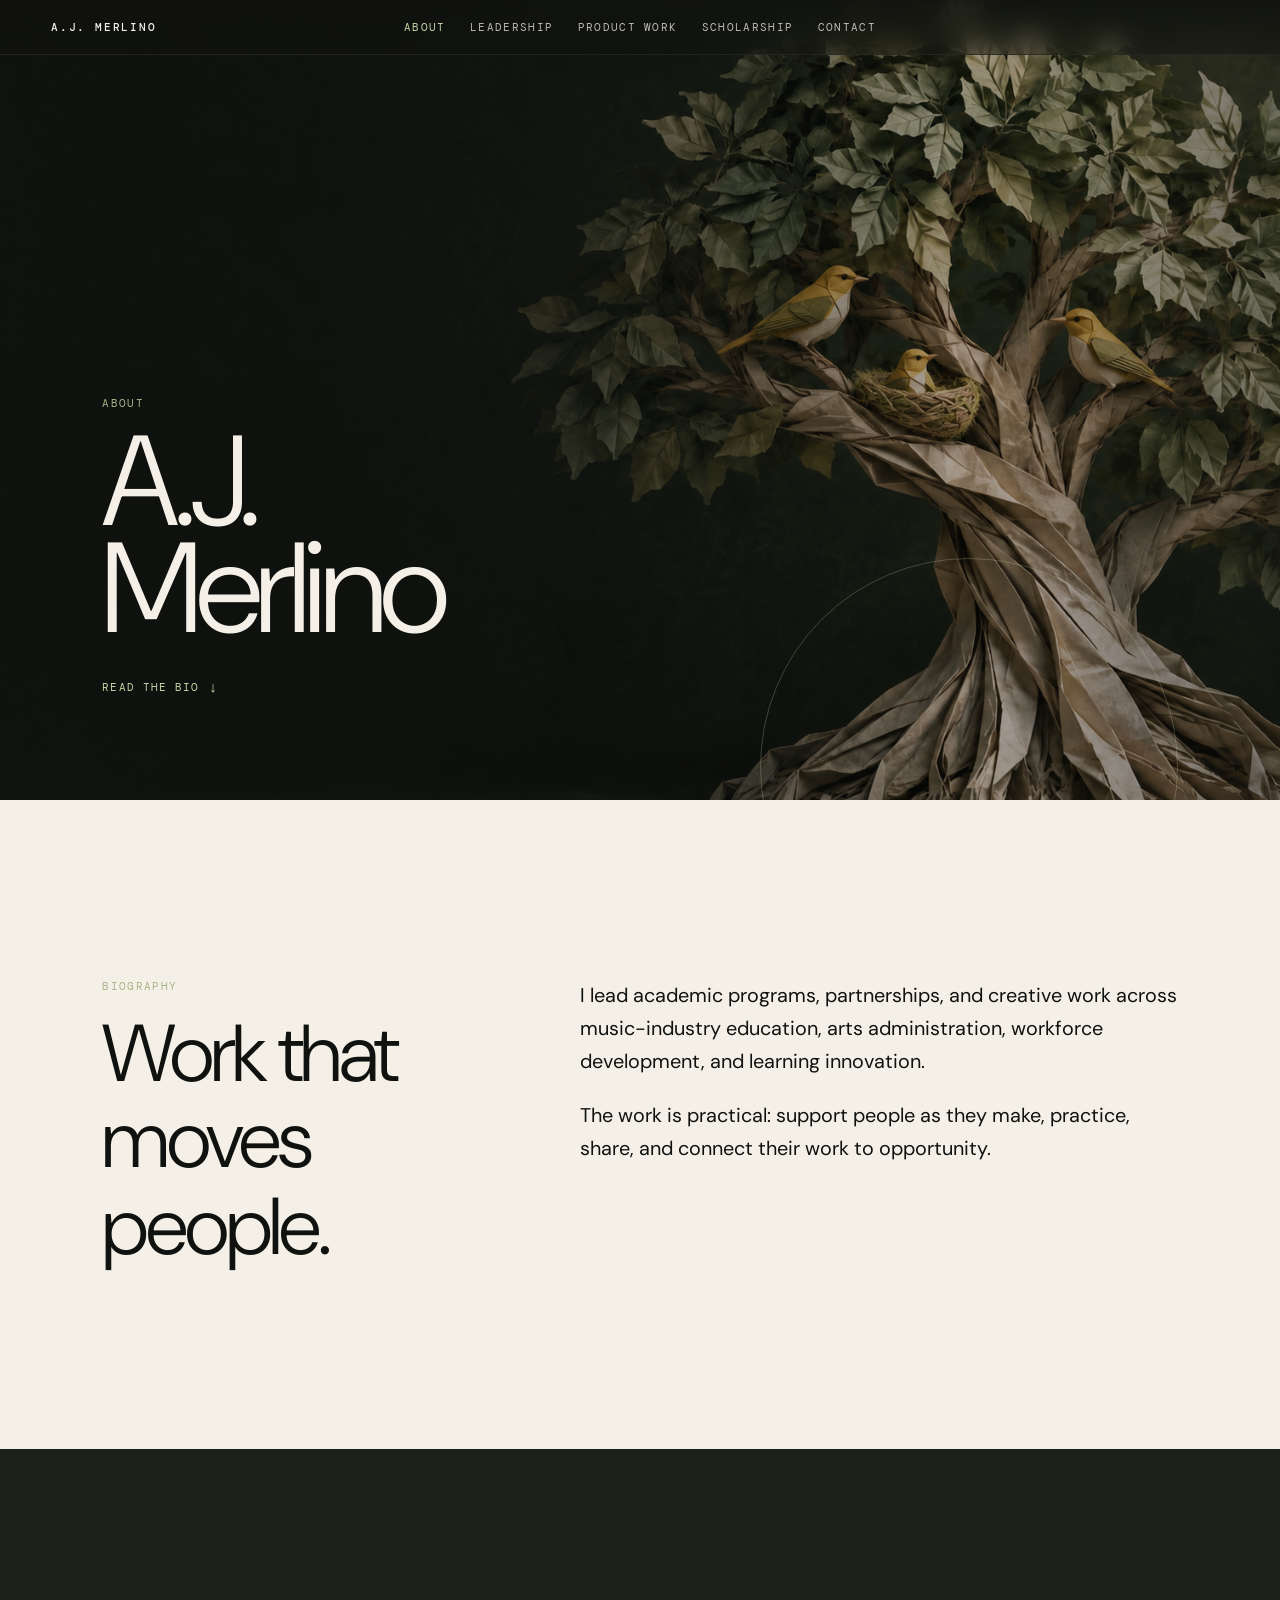
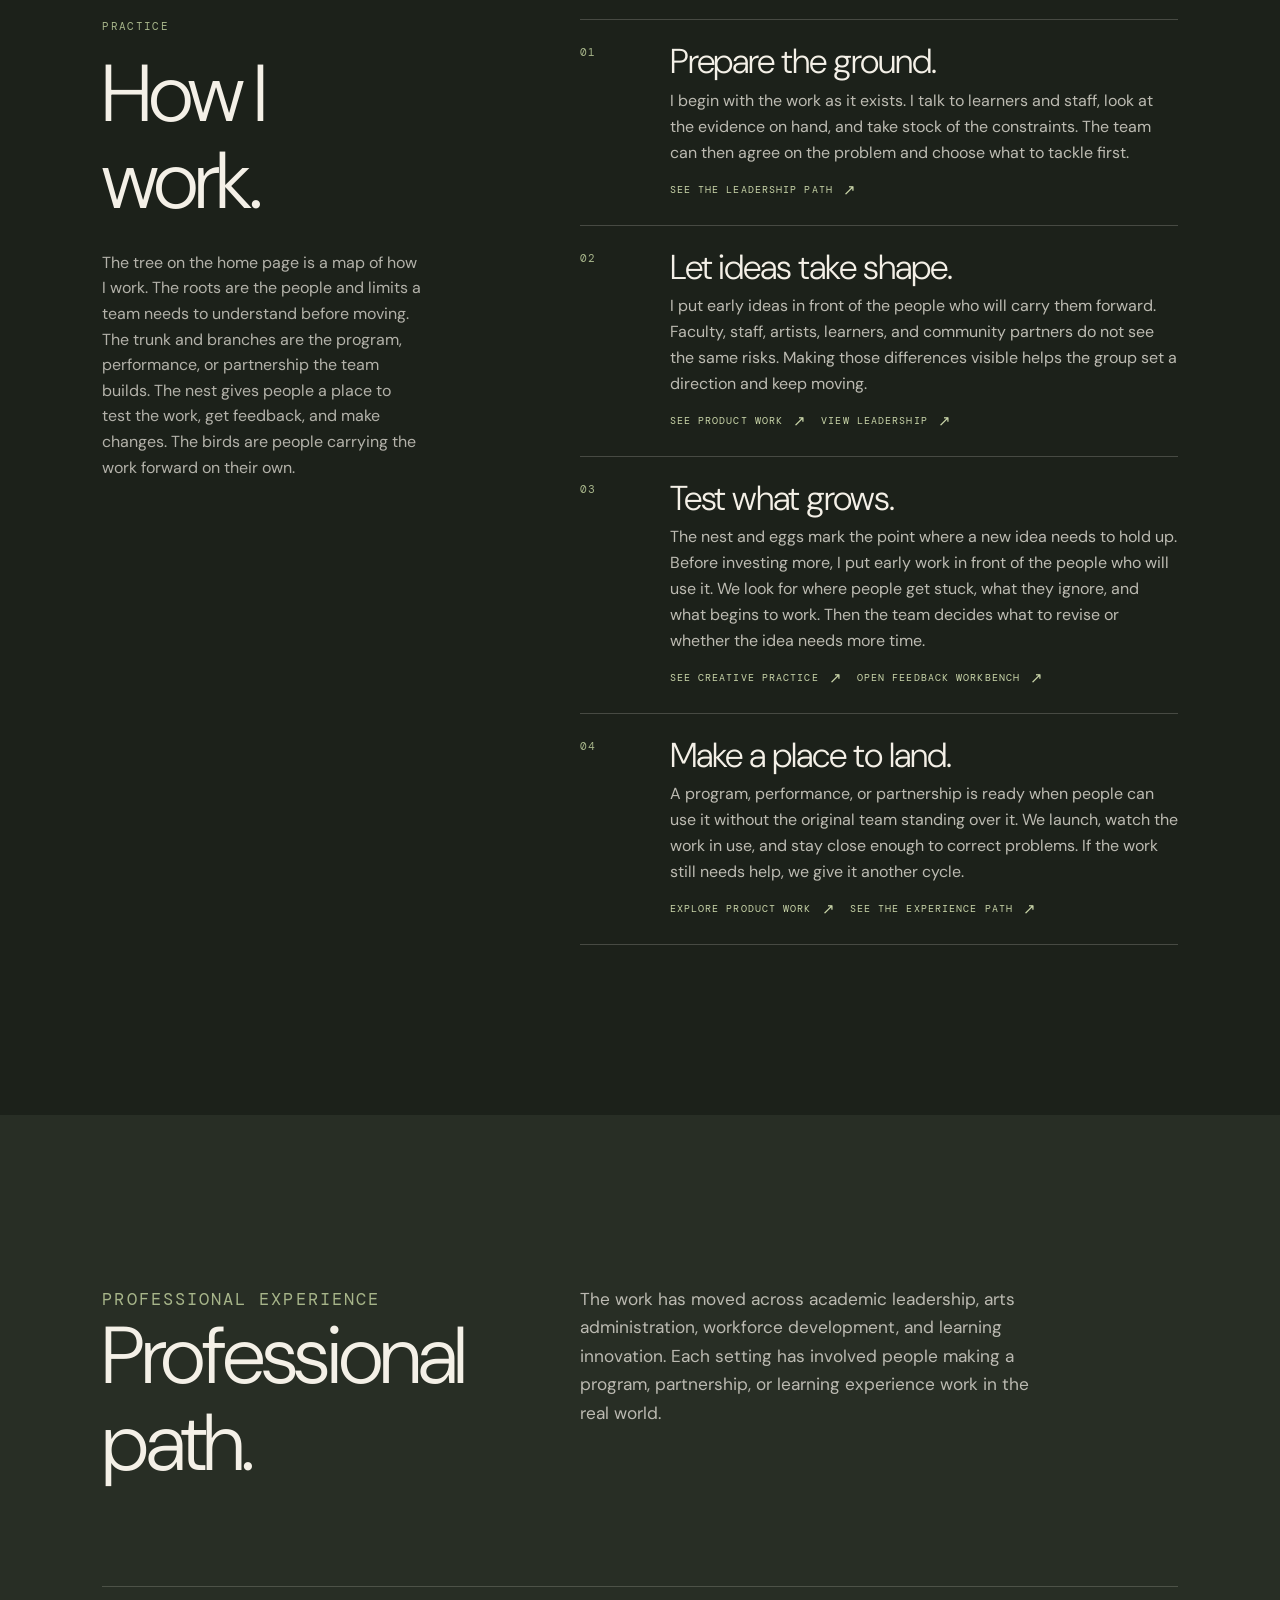
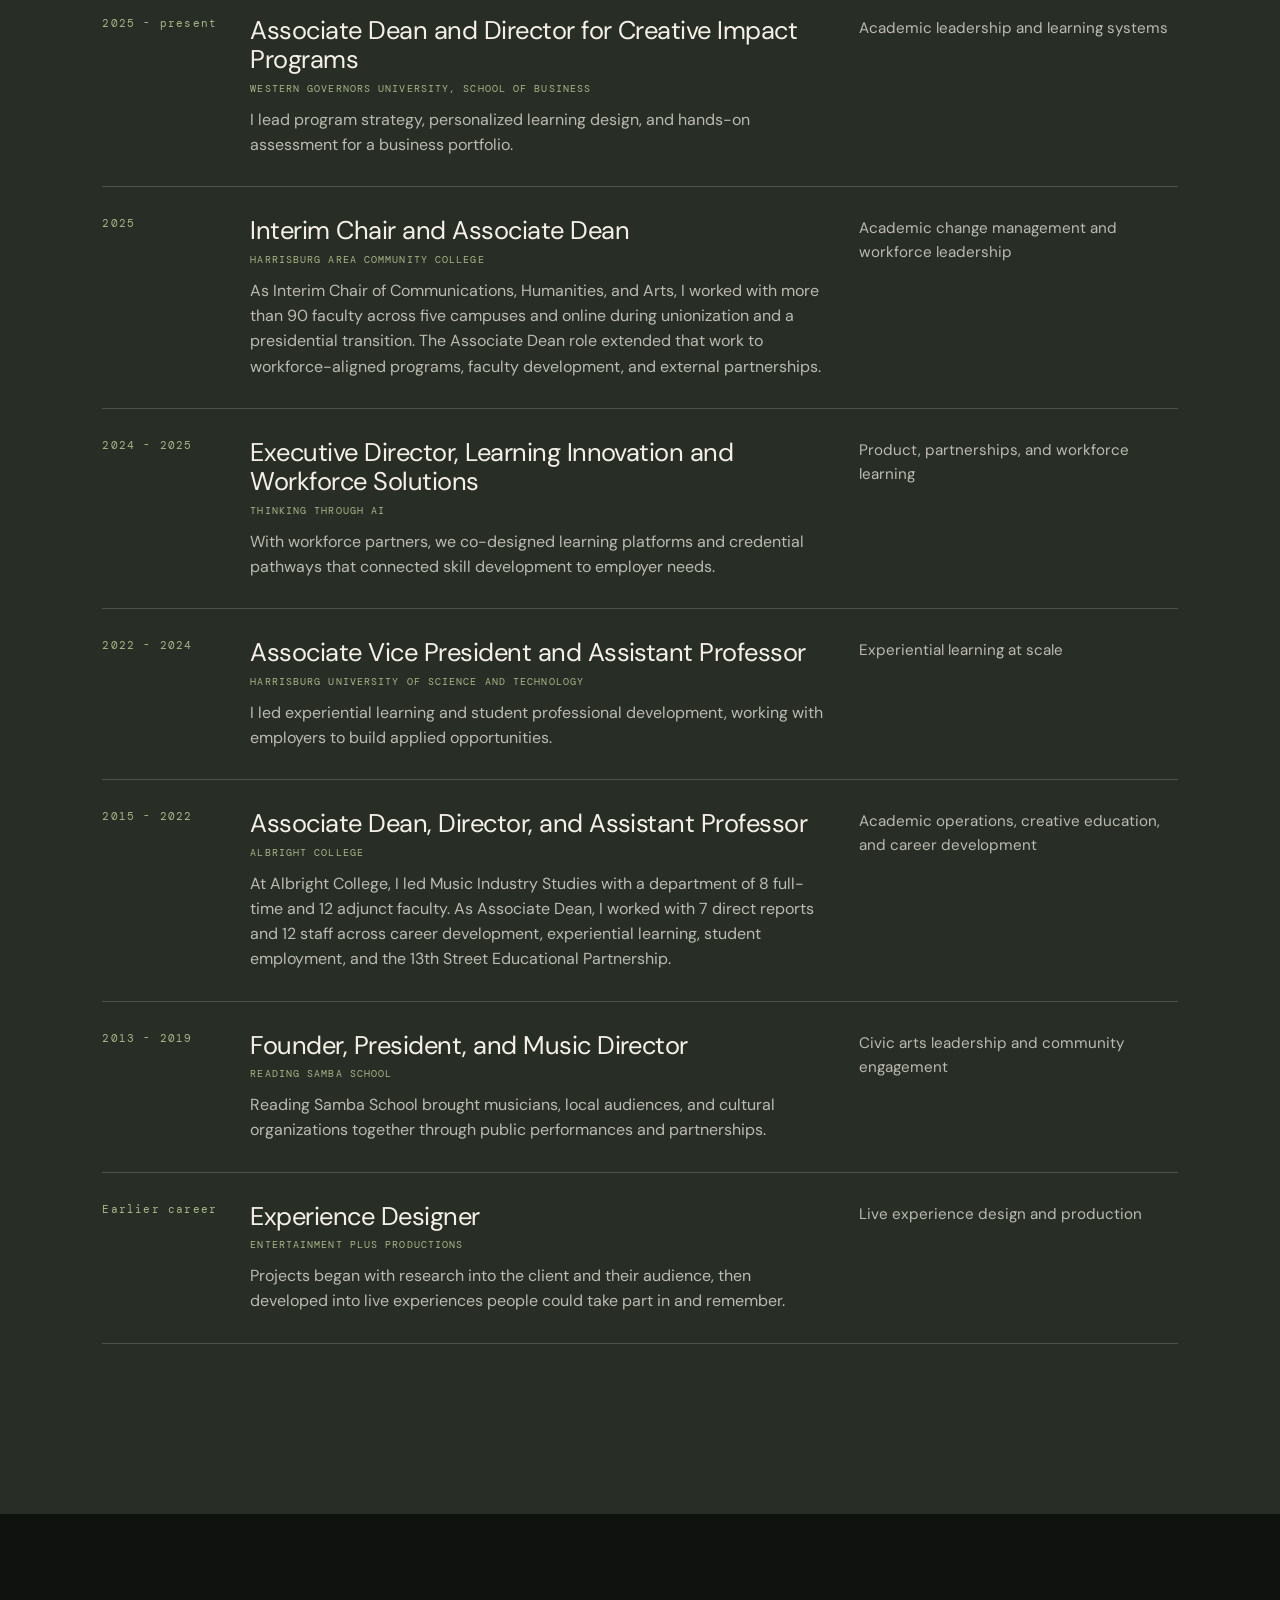
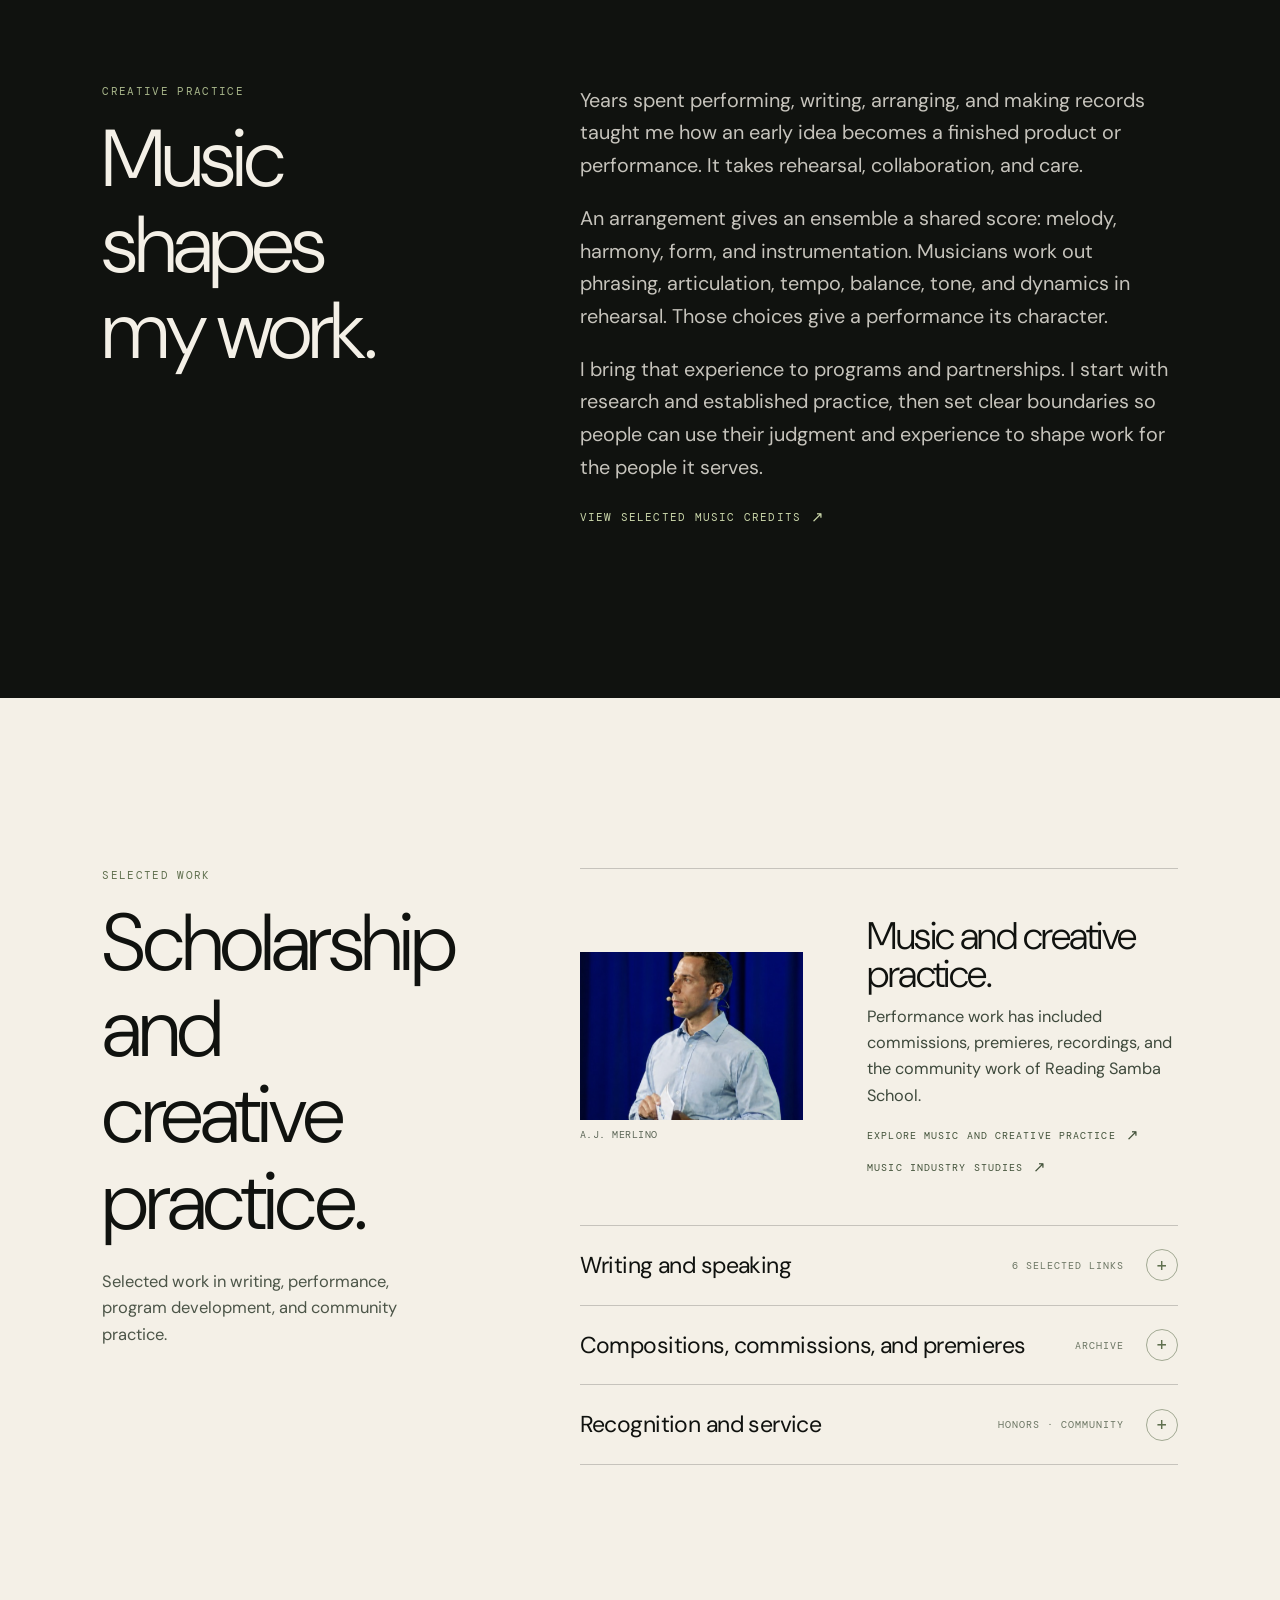
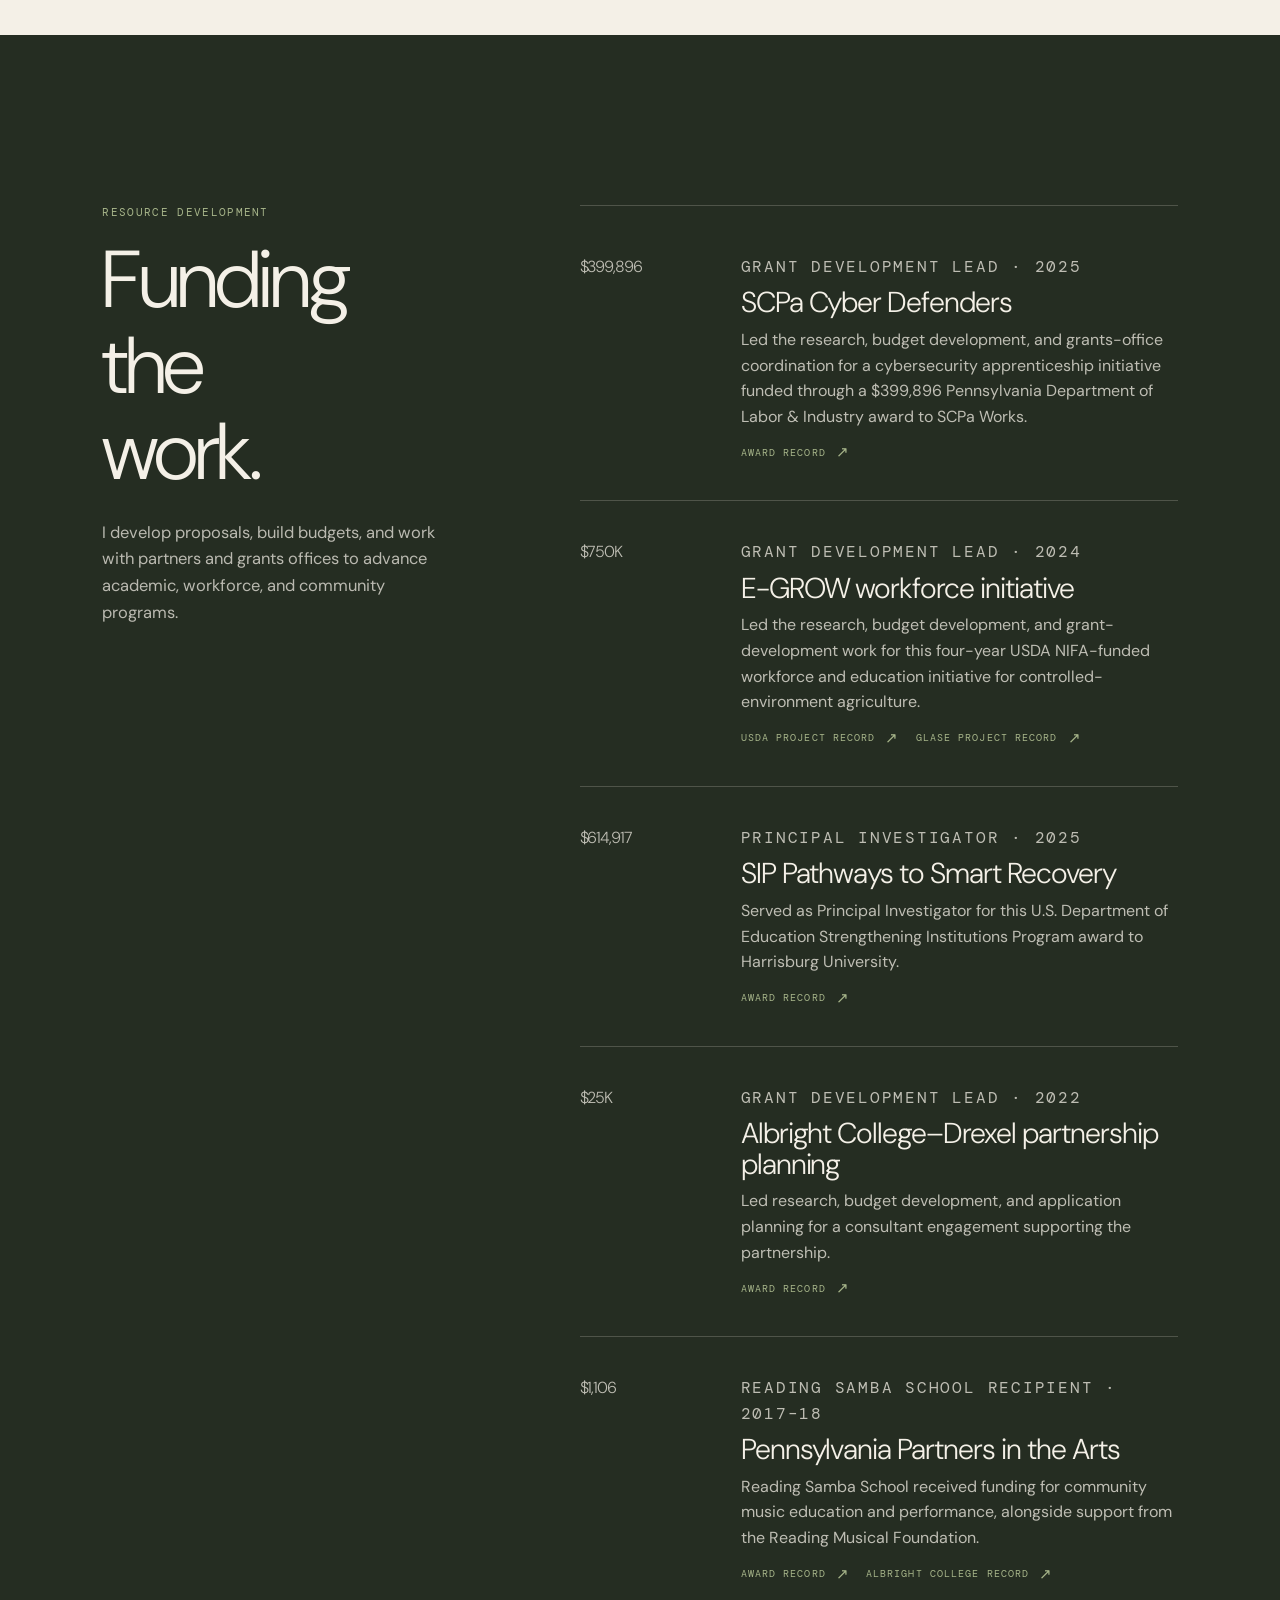
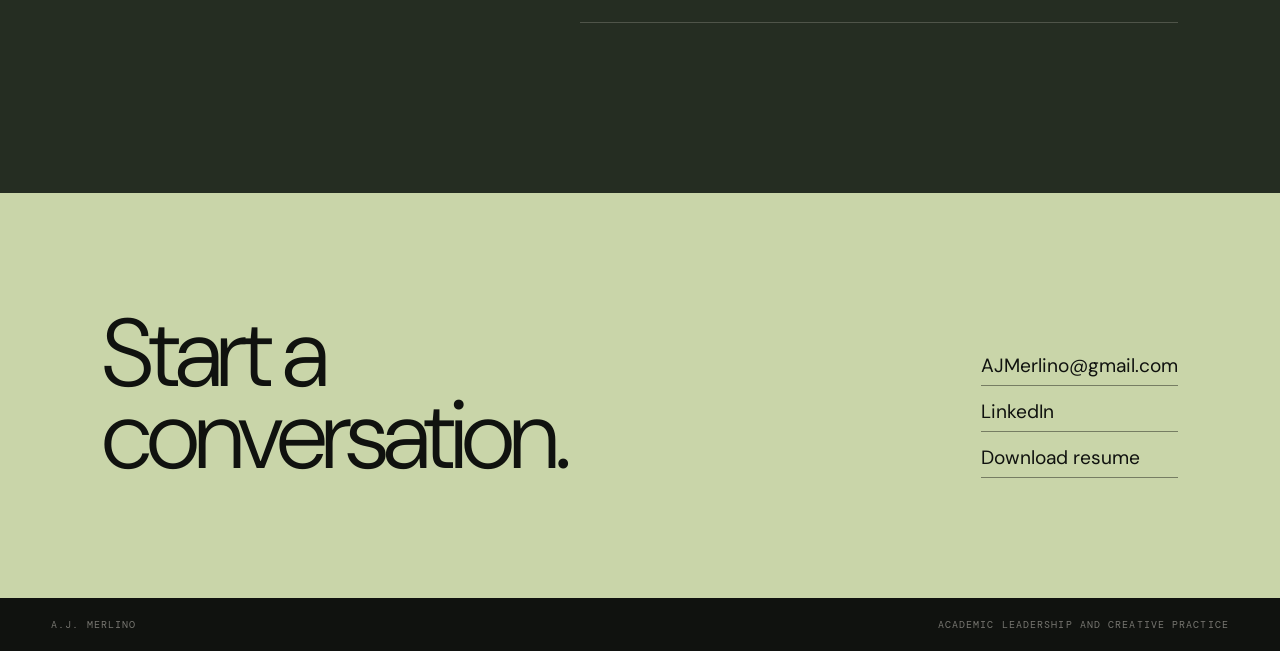
==== commit 703fcce4: "Revise academic arts leadership portfolio copy" ====
--- a/public/about.html
+++ b/public/about.html
@@ -11,7 +11,7 @@
     <style>
       :root{--ink:#10120f;--moss:#30372d;--lichen:#a7b58a;--bright:#c9d5a9;--paper:#f4f0e7;--fog:#b7b5aa;--mono:"DM Mono",ui-monospace,monospace;--sans:"DM Sans",Arial,sans-serif;--curve:cubic-bezier(.16,1,.3,1)}
       *{box-sizing:border-box}html{scroll-behavior:smooth;background:var(--ink)}body{margin:0;min-width:320px;background:var(--ink);color:var(--paper);font-family:var(--sans);line-height:1.5}a{color:inherit;text-decoration:none}.skip{position:fixed;z-index:20;top:12px;left:50%;padding:9px 12px;background:var(--paper);color:var(--ink);font:11px var(--mono);transform:translate(-50%,-180%);transition:transform .2s var(--curve)}.skip:focus{transform:translate(-50%,0)}
-      .masthead{position:fixed;z-index:10;top:0;right:0;left:0;display:grid;grid-template-columns:1fr auto 1fr;align-items:center;padding:1.25rem clamp(1.25rem,4vw,4.6rem);background:linear-gradient(180deg,rgba(16,18,15,.88),rgba(16,18,15,.42));border-bottom:1px solid rgba(244,240,231,.08);backdrop-filter:blur(12px);font:11px var(--mono);letter-spacing:.12em;text-transform:uppercase}.wordmark{font-weight:500;letter-spacing:.16em}.masthead__links{justify-self:center;display:flex;gap:clamp(.9rem,1.9vw,2.1rem);color:rgba(244,240,231,.76)}.masthead__spacer{justify-self:end;width:1px;height:1px}.masthead a:hover,.masthead a:focus-visible,.text-link:hover,.text-link:focus-visible{color:var(--bright)}
+      .masthead{position:fixed;z-index:10;top:0;right:0;left:0;display:grid;grid-template-columns:1fr auto 1fr;align-items:center;padding:1.25rem clamp(1.25rem,4vw,4.6rem);background:linear-gradient(180deg,rgba(16,18,15,.88),rgba(16,18,15,.42));border-bottom:1px solid rgba(244,240,231,.08);backdrop-filter:blur(12px);font:11px var(--mono);letter-spacing:.12em;text-transform:uppercase}.wordmark{font-weight:500;letter-spacing:.16em}.masthead__links{justify-self:center;display:flex;gap:clamp(.9rem,1.9vw,2.1rem);color:rgba(244,240,231,.76)}.masthead__spacer{justify-self:end;width:1px;height:1px}.masthead a:hover,.masthead a:focus-visible,.masthead a[aria-current="page"],.text-link:hover,.text-link:focus-visible{color:var(--bright)}
       .hero{position:relative;isolation:isolate;display:grid;align-items:end;min-height:min(800px,90svh);padding:clamp(100px,15vw,190px) clamp(20px,8vw,150px) clamp(52px,8vw,110px);overflow:hidden}.hero::before{position:absolute;z-index:-2;inset:0;background:linear-gradient(90deg,rgba(16,18,15,.97) 0%,rgba(16,18,15,.82) 35%,rgba(16,18,15,.3) 75%,rgba(16,18,15,.54) 100%),url("assets/origami-tree-stage-7-birds-v2.png") 64% center/cover no-repeat;content:""}.hero::after{position:absolute;z-index:-1;right:8vw;bottom:-11rem;width:26rem;height:26rem;border:1px solid rgba(201,213,169,.25);border-radius:50%;content:""}.eyebrow,.label{margin:0 0 18px;color:var(--lichen);font:11px var(--mono);letter-spacing:.12em;text-transform:uppercase}.hero h1{max-width:10ch;margin:0;font-size:clamp(4rem,10vw,10.3rem);font-weight:300;letter-spacing:-.045em;line-height:.84}.hero__lede{max-width:36rem;margin:28px 0 0;color:rgba(244,240,231,.86);font-size:clamp(1.12rem,2vw,1.6rem);font-weight:300;line-height:1.5}.hero__jump{display:inline-flex;gap:9px;align-items:center;margin-top:34px;color:var(--bright);font:11px var(--mono);letter-spacing:.1em;text-transform:uppercase}.hero__jump::after{content:"↓";font-size:15px;transition:transform .2s var(--curve)}.hero__jump:hover::after{transform:translateY(4px)}
       main{position:relative;z-index:1}.intro{display:grid;grid-template-columns:minmax(180px,.72fr) minmax(300px,1.28fr);gap:clamp(40px,11vw,190px);padding:clamp(76px,14vw,180px) clamp(20px,8vw,150px);background:var(--paper);color:var(--ink)}.intro h2,.section h2{margin:0;font-size:clamp(3rem,6.3vw,7rem);font-weight:300;letter-spacing:-.035em;line-height:1.07}.intro__body{max-width:44rem}.intro__body p{margin:0 0 22px;font-size:clamp(1.05rem,1.55vw,1.35rem);line-height:1.65}.intro__body p:last-child{margin-bottom:0}.pull{padding-left:20px;border-left:1px solid #9ba48e;color:#354132;font-size:clamp(1.25rem,2vw,1.75rem)!important;line-height:1.48!important}
       .section{padding:clamp(76px,14vw,170px) clamp(20px,8vw,150px)}.practice{display:grid;grid-template-columns:minmax(180px,.72fr) minmax(300px,1.28fr);gap:clamp(40px,11vw,190px);background:#1c211a}.section .label{color:var(--lichen)}.practice__intro{position:sticky;top:104px;align-self:start}.practice__note{max-width:20rem;margin:26px 0 0;color:rgba(244,240,231,.7);font-size:1rem;line-height:1.6}.principles{border-top:1px solid rgba(244,240,231,.2)}.principle{display:grid;grid-template-columns:70px 1fr;gap:20px;padding:25px 0;border-bottom:1px solid rgba(244,240,231,.2)}.principle__number{color:var(--lichen);font:11px var(--mono);letter-spacing:.12em}.principle h3{margin:0 0 8px;font-size:clamp(1.5rem,2.7vw,2.5rem);font-weight:300;letter-spacing:-.03em;line-height:1}.principle p{max-width:35rem;margin:0;color:rgba(244,240,231,.74);font-size:1rem;line-height:1.62}.principle__links{display:flex;flex-wrap:wrap;gap:14px;margin-top:14px}.principle__links .text-link{font-size:10px}
@@ -41,10 +41,10 @@
     <header class="masthead" id="top">
       <a class="wordmark" href="../index.html#top">A.J. Merlino</a>
       <nav class="masthead__links" aria-label="Primary navigation">
-        <a href="#top">About</a>
-        <a href="../index.html#leadership">Leadership</a>
-        <a href="../index.html#work">Programs</a>
-        <a href="../index.html#music">Creative Practice</a>
+        <a href="#top" aria-current="page">About</a>
+        <a href="projects/music-industry-studies.html">Leadership</a>
+        <a href="../index.html#work">Product work</a>
+        <a href="../index.html#music">Scholarship</a>
         <a href="#contact">Contact</a>
       </nav>
       <span class="masthead__spacer" aria-hidden="true"></span>
@@ -62,28 +62,28 @@
       <section class="intro" id="bio" aria-labelledby="bio-title">
         <div><p class="label">Biography</p><h2 id="bio-title">Work that<br />moves people.</h2></div>
         <div class="intro__body">
-          <p>I lead academic programs, partnerships, and creative learning environments. My work has taken shape in music-industry education, arts administration, workforce development, and learning products.</p>
-          <p>The throughline is practical: build the conditions for people to make, practice, and connect their work to the opportunities ahead of them.</p>
+          <p>I lead academic programs, partnerships, and creative work across music-industry education, arts administration, workforce development, and learning innovation.</p>
+          <p>The work is practical: support people as they make, practice, share, and connect their work to opportunity.</p>
         </div>
       </section>
 
       <section class="section practice" aria-labelledby="practice-title">
-        <div class="practice__intro"><p class="label">Practice</p><h2 id="practice-title">How I<br />work.</h2><p class="practice__note">The tree on the home page is a map of how I work. The roots are the people and limits a team needs to understand before moving. The trunk and branches are the program, product, or partnership the team builds. The nest gives people a place to test the work, get feedback, and make changes. The birds are people using the work on their own.</p></div>
+        <div class="practice__intro"><p class="label">Practice</p><h2 id="practice-title">How I<br />work.</h2><p class="practice__note">The tree on the home page is a map of how I work. The roots are the people and limits a team needs to understand before moving. The trunk and branches are the program, performance, or partnership the team builds. The nest gives people a place to test the work, get feedback, and make changes. The birds are people carrying the work forward on their own.</p></div>
         <div class="principles">
           <article class="principle"><span class="principle__number">01</span><div><h3>Prepare the ground.</h3><p>I begin with the work as it exists. I talk to learners and staff, look at the evidence on hand, and take stock of the constraints. The team can then agree on the problem and choose what to tackle first.</p><div class="principle__links"><a class="text-link" href="#experience-title">See the leadership path</a></div></div></article>
-          <article class="principle"><span class="principle__number">02</span><div><h3>Let ideas take shape.</h3><p>I put rough briefs and prototypes in front of the people who have to make them work. Educators, designers, engineers, and partners do not see the same risks. I make those differences visible, establish a direction, and keep the team moving.</p><div class="principle__links"><a class="text-link" href="../index.html#work">See product systems</a><a class="text-link" href="../index.html#leadership">See leadership highlights</a></div></div></article>
-          <article class="principle"><span class="principle__number">03</span><div><h3>Test what grows.</h3><p>The nest and eggs mark the point where a new idea needs to hold up. I put early versions in front of the people who will use them before we invest more in the work. We look for where people get stuck, what they ignore, and what begins to work. Then the team decides what to revise or whether the idea needs more time.</p><div class="principle__links"><a class="text-link" href="projects/msdsgn-prototype-feedback-workbench.html" target="_blank" rel="noopener noreferrer">Open Feedback Workbench</a><a class="text-link" href="projects/coach-training-ann.html" target="_blank" rel="noopener noreferrer">Open AI coach evaluation</a></div></div></article>
-          <article class="principle"><span class="principle__number">04</span><div><h3>Make a place to land.</h3><p>A project is ready when people can use it without the original team standing over it. We launch, watch the work in use, and stay close enough to correct problems. If a product still needs help, we give it another cycle.</p><div class="principle__links"><a class="text-link" href="../index.html#work">Explore learning systems</a><a class="text-link" href="#experience-title">See the experience path</a></div></div></article>
+          <article class="principle"><span class="principle__number">02</span><div><h3>Let ideas take shape.</h3><p>I put early ideas in front of the people who will carry them forward. Faculty, staff, artists, learners, and community partners do not see the same risks. Making those differences visible helps the group set a direction and keep moving.</p><div class="principle__links"><a class="text-link" href="../index.html#work">See product work</a><a class="text-link" href="projects/music-industry-studies.html">View leadership</a></div></div></article>
+          <article class="principle"><span class="principle__number">03</span><div><h3>Test what grows.</h3><p>The nest and eggs mark the point where a new idea needs to hold up. Before investing more, I put early work in front of the people who will use it. We look for where people get stuck, what they ignore, and what begins to work. Then the team decides what to revise or whether the idea needs more time.</p><div class="principle__links"><a class="text-link" href="../index.html#music">See creative practice</a><a class="text-link" href="projects/msdsgn-prototype-feedback-workbench.html" target="_blank" rel="noopener noreferrer">Open Feedback Workbench</a></div></div></article>
+          <article class="principle"><span class="principle__number">04</span><div><h3>Make a place to land.</h3><p>A program, performance, or partnership is ready when people can use it without the original team standing over it. We launch, watch the work in use, and stay close enough to correct problems. If the work still needs help, we give it another cycle.</p><div class="principle__links"><a class="text-link" href="../index.html#work">Explore product work</a><a class="text-link" href="#experience-title">See the experience path</a></div></div></article>
         </div>
       </section>
 
       <section class="section experience" aria-labelledby="experience-title">
-        <div class="experience__head"><div><p class="label">Professional experience</p><h2 id="experience-title">Professional<br />path.</h2></div><p>My roles have included product leadership, learning innovation, workforce development, and academic operations. In each setting, the task has been to help a team move an idea from conversation into a program, product, or service people can use.</p></div>
+        <div class="experience__head"><div><p class="label">Professional experience</p><h2 id="experience-title">Professional<br />path.</h2></div><p>The work has moved across academic leadership, arts administration, workforce development, and learning innovation. Each setting has involved people making a program, partnership, or learning experience work in the real world.</p></div>
         <ol class="timeline">
-          <li><span class="timeline__date">2025 - present</span><div><h3>Associate Dean and Director for Creative Impact Programs</h3><span class="timeline__org">Western Governors University, School of Business</span><p>The role brings program strategy, personalized learning design, and hands-on assessment together for a business portfolio.</p></div><p class="timeline__role">Academic leadership and learning systems</p></li>
+          <li><span class="timeline__date">2025 - present</span><div><h3>Associate Dean and Director for Creative Impact Programs</h3><span class="timeline__org">Western Governors University, School of Business</span><p>I lead program strategy, personalized learning design, and hands-on assessment for a business portfolio.</p></div><p class="timeline__role">Academic leadership and learning systems</p></li>
           <li><span class="timeline__date">2025</span><div><h3>Interim Chair and Associate Dean</h3><span class="timeline__org">Harrisburg Area Community College</span><p>As Interim Chair of Communications, Humanities, and Arts, I worked with more than 90 faculty across five campuses and online during unionization and a presidential transition. The Associate Dean role extended that work to workforce-aligned programs, faculty development, and external partnerships.</p></div><p class="timeline__role">Academic change management and workforce leadership</p></li>
           <li><span class="timeline__date">2024 - 2025</span><div><h3>Executive Director, Learning Innovation and Workforce Solutions</h3><span class="timeline__org">Thinking Through AI</span><p>With workforce partners, we co-designed learning platforms and credential pathways that connected skill development to employer needs.</p></div><p class="timeline__role">Product, partnerships, and workforce learning</p></li>
-          <li><span class="timeline__date">2022 - 2024</span><div><h3>Associate Vice President and Associate Professor</h3><span class="timeline__org">Harrisburg University of Science and Technology</span><p>I led experiential learning and student professional development, working with employers to build applied opportunities.</p></div><p class="timeline__role">Experiential learning at scale</p></li>
+          <li><span class="timeline__date">2022 - 2024</span><div><h3>Associate Vice President and Assistant Professor</h3><span class="timeline__org">Harrisburg University of Science and Technology</span><p>I led experiential learning and student professional development, working with employers to build applied opportunities.</p></div><p class="timeline__role">Experiential learning at scale</p></li>
           <li><span class="timeline__date">2015 - 2022</span><div><h3>Associate Dean, Director, and Assistant Professor</h3><span class="timeline__org">Albright College</span><p>At Albright College, I led Music Industry Studies with a department of 8 full-time and 12 adjunct faculty. As Associate Dean, I worked with 7 direct reports and 12 staff across career development, experiential learning, student employment, and the 13th Street Educational Partnership.</p></div><p class="timeline__role">Academic operations, creative education, and career development</p></li>
           <li><span class="timeline__date">2013 - 2019</span><div><h3>Founder, President, and Music Director</h3><span class="timeline__org">Reading Samba School</span><p>Reading Samba School brought musicians, local audiences, and cultural organizations together through public performances and partnerships.</p></div><p class="timeline__role">Civic arts leadership and community engagement</p></li>
           <li><span class="timeline__date">Earlier career</span><div><h3>Experience Designer</h3><span class="timeline__org">Entertainment Plus Productions</span><p>Projects began with research into the client and their audience, then developed into live experiences people could take part in and remember.</p></div><p class="timeline__role">Live experience design and production</p></li>
@@ -91,19 +91,19 @@
       </section>
 
       <section class="section music" aria-labelledby="music-title">
-        <div><p class="label">A second practice</p><h2 id="music-title">Music stays<br />in my work.</h2></div>
-        <div class="music__body"><p>Years spent performing, writing, arranging, and making records taught me how an early idea becomes a finished product or performance: through rehearsal, collaboration, and careful craft.</p><p>An arrangement gives an ensemble a shared score: melody, harmony, form, and instrumentation. Musicians work out the phrasing, articulation, tempo, balance, tone, and dynamics in rehearsal. Those choices carry into performance and give the piece its character.</p><p>That experience informs how I lead programs, products, and teams. I start with research and established practice, then set clear constraints so people can use their judgment and experience to shape work for the audience it serves.</p><a class="text-link" href="../index.html#music">View selected music credits</a></div>
+        <div><p class="label">Creative practice</p><h2 id="music-title">Music shapes<br />my work.</h2></div>
+        <div class="music__body"><p>Years spent performing, writing, arranging, and making records taught me how an early idea becomes a finished product or performance. It takes rehearsal, collaboration, and care.</p><p>An arrangement gives an ensemble a shared score: melody, harmony, form, and instrumentation. Musicians work out phrasing, articulation, tempo, balance, tone, and dynamics in rehearsal. Those choices give a performance its character.</p><p>I bring that experience to programs and partnerships. I start with research and established practice, then set clear boundaries so people can use their judgment and experience to shape work for the people it serves.</p><a class="text-link" href="../index.html#music">View selected music credits</a></div>
       </section>
 
       <section class="section scholarship scholarship--archive" aria-hidden="true">
-        <div class="scholarship__intro"><p class="label">Selected record</p><h2 id="scholarship-title">Scholarship and<br />creative practice.</h2><p>Writing, performance, program development, and community work.</p></div>
+        <div class="scholarship__intro"><p class="label">Selected work</p><h2 id="scholarship-title">Scholarship and<br />creative practice.</h2><p>Writing, performance, program development, and community work.</p></div>
         <div class="scholarship__list">
           <article class="scholarship__item"><h3>Public scholarship and speaking</h3><p>I write and present on experiential learning, workforce development, AI, and the systems that make learning connect to practice. My work includes conference presentations for academic leaders and published commentary for higher-education and workforce audiences.</p><div class="scholarship__links"><a class="text-link" href="https://www.highereducationdigest.com/using-project-management-principles-to-develop-academic-learning-communities/" target="_blank" rel="noopener noreferrer">Academic learning communities</a><a class="text-link" href="https://www.highereducationdigest.com/preparing-for-the-real-world-how-learn-work-earn-programs-are-changing-the-face-of-higher-education/" target="_blank" rel="noopener noreferrer">Learn, work, earn</a><a class="text-link" href="https://www.digitalfirstmagazine.com/the-future-of-workforce-development-embracing-ai/" target="_blank" rel="noopener noreferrer">AI and workforce development</a><a class="text-link" href="https://portal.acad.org/files/ACAD2023_AnnMtg_program_Complete_14Nov2022.pdf" target="_blank" rel="noopener noreferrer">Academic deans conference</a></div></article>
           <article class="scholarship__item"><h3>Performance research</h3><p>My doctoral lecture-recital at the University of Nevada, Las Vegas examined sustainable preparation for percussion performance through exercise and nutrition.</p><div class="scholarship__links"><a class="text-link" href="https://www.unlv.edu/sites/default/files/Merlino%2C%20AJ%2004.27.14.pdf" target="_blank" rel="noopener noreferrer">View the UNLV program</a></div></article>
           <article class="scholarship__item"><h3>Recordings, arrangements, and performance</h3><p>The recordings on this site document work across progressive rock, soul, experimental music, and independent projects.</p><div class="scholarship__links"><a class="text-link" href="../index.html#music">Selected music credits</a></div></article>
           <article class="scholarship__item scholarship__feature"><div class="scholarship__feature-copy"><h3>Compositions, commissions, and premieres</h3><p>In 2019, I hosted, composed, promoted, and performed in <em>Sound Masses and Wine Glasses</em>. I have also commissioned work from Casey Cangelosi, Pius Cheung, Igor Silva, and Justin Raines, and premiered new pieces for multi-percussion, marimba, and cimbalom by David T. Little, Virko Bailey, Jim Barnes, Scott Steele, Eric Whitacre, and Michael Daugherty.</p><p>My performance work has included international premieres and a masterclass at the International Percussion Festival in Córdoba, Argentina.</p><div class="scholarship__links"><a class="text-link" href="assets/sound-masses-and-wine-glasses-2019.jpg" target="_blank" rel="noopener noreferrer">Sound Masses &amp; Wine Glasses poster</a><a class="text-link" href="assets/cordoba-international-percussion-festival-2012.jpg" target="_blank" rel="noopener noreferrer">Córdoba festival poster</a><a class="text-link" href="assets/reading-eagle-fringe-instrument-master.jpg" target="_blank" rel="noopener noreferrer">Reading Eagle profile</a><a class="text-link" href="assets/reading-symphony-orchestra-review.png" target="_blank" rel="noopener noreferrer">Reading Symphony Orchestra review</a></div></div><div class="scholarship__poster-grid"><figure class="scholarship__visual scholarship__visual--poster"><img src="assets/sound-masses-and-wine-glasses-2019.jpg" alt="2019 Sound Masses & Wine Glasses event poster featuring A.J. Merlino and Mike D&rsquo;Errico" loading="lazy" /><figcaption>Sound Masses &amp; Wine Glasses, 2019</figcaption></figure><figure class="scholarship__visual scholarship__visual--poster"><img src="assets/cordoba-international-percussion-festival-2012.jpg" alt="2012 Festival Internacional de Percusión poster listing A.J. Merlino among international guest artists" loading="lazy" /><figcaption>International Percussion Festival, Córdoba, 2012</figcaption></figure><figure class="scholarship__visual scholarship__visual--poster"><img src="assets/reading-eagle-fringe-instrument-master.jpg" alt="Reading Eagle article titled KU instructor a fringe-instrument master, with photographs of A.J. Merlino performing" loading="lazy" /><figcaption>Reading Eagle profile</figcaption></figure><figure class="scholarship__visual scholarship__visual--poster"><img src="assets/reading-symphony-orchestra-review.png" alt="Reading Eagle concert review of the Reading Symphony Orchestra naming A.J. Merlino" loading="lazy" /><figcaption>Reading Symphony Orchestra review</figcaption></figure></div></article>
           <article class="scholarship__item scholarship__feature"><div class="scholarship__feature-copy"><h3>Portrait of the Artist</h3><p>The <em>Reading Eagle</em> profiled my work as a percussionist, educator, and founder of Reading Samba School in 2017.</p><div class="scholarship__links"><a class="text-link" href="https://www.readingeagle.com/2017/08/31/portrait-of-the-artist-aj-merlino-takes-percussion-to-the-people/" target="_blank" rel="noopener noreferrer">Read the profile</a></div></div><figure class="scholarship__visual"><img src="assets/reading-eagle-portrait-aj-merlino-2017.png" alt="A.J. Merlino photographed with percussion instruments for the Reading Eagle Portrait of the Artist series" loading="lazy" /><figcaption><a href="https://www.readingeagle.com/2017/08/31/portrait-of-the-artist-aj-merlino-takes-percussion-to-the-people/" target="_blank" rel="noopener noreferrer">Reading Eagle, 2017</a> · Photo: Jeremy Drey</figcaption></figure></article>
-          <article class="scholarship__item"><h3>Program development for the music industry</h3><p>I built Music Industry Studies around the relationship between creative practice, curriculum, live production, mentorship, and professional networks.</p><div class="scholarship__links"><a class="text-link" href="projects/music-industry-studies.html">Read more</a></div></article>
+          <article class="scholarship__item"><h3>Program development for the music industry</h3><p>I built Music Industry Studies around the relationship between creative practice, curriculum, live production, mentorship, and professional networks.</p><div class="scholarship__links"><a class="text-link" href="projects/music-industry-studies.html">View leadership</a></div></article>
           <article class="scholarship__item"><h3>Educator of Note</h3><p>I was named the 2025 Educator of Note by the Central Pennsylvania Music Hall of Fame and was a five-time quarterfinalist for the GRAMMY Music Educator Award.</p><div class="scholarship__links"><a class="text-link" href="https://www.harrisburgu.edu/news/2024-11-15-aj-merlino-2025-educator-of-note-award/" target="_blank" rel="noopener noreferrer">Read the announcement</a></div></article>
           <article class="scholarship__item"><h3>Campus Sustainability Champion</h3><p>Recognized in 2024 by the Pennsylvania Environmental Resource Consortium for contributions to sustainability across higher education and community practice.</p></article>
           <article class="scholarship__item"><h3>Civic and advisory leadership</h3><p>I founded and led Reading Samba School, and I contribute to organizations working across community arts, workforce development, technology, and regional opportunity. My service includes Recycle Bicycle Harrisburg, American Marketing Association of Central PA, Technology Council of Central Pennsylvania, SCPa Works, PaArtners, and Berks JazzFest.</p><div class="scholarship__links"><a class="text-link" href="https://www.newjerseystage.com/articles/2015/12/08/remember-jones-brings-new-samba-show-to-ocean-county-college/" target="_blank" rel="noopener noreferrer">Reading Samba School</a><a class="text-link" href="https://rbhburg.org/document/newsletter-december-16th-2023/" target="_blank" rel="noopener noreferrer">Recycle Bicycle Harrisburg</a></div></article>
@@ -125,7 +125,7 @@
             <div>
               <h3>Music and creative practice.</h3>
               <p>Performance work has included commissions, premieres, recordings, and the community work of Reading Samba School.</p>
-              <div class="scholarship-index__links"><a class="text-link" href="../index.html#music">Music credits</a><a class="text-link" href="projects/music-industry-studies.html">Music Industry Studies</a></div>
+              <div class="scholarship-index__links"><a class="text-link" href="../index.html#music">Explore music and creative practice</a><a class="text-link" href="projects/music-industry-studies.html">Music Industry Studies</a></div>
             </div>
           </article>
           <details>
@@ -135,7 +135,7 @@
           </details>
           <details>
             <summary>Compositions, commissions, and premieres <span class="scholarship-index__count">Archive</span></summary>
-            <div class="scholarship-index__detail"><p><em>Sound Masses and Wine Glasses</em> brought together original music, performance, and glass art in 2019. My work also includes commissions from Casey Cangelosi, Pius Cheung, Igor Silva, and Justin Raines; premieres for multi-percussion, marimba, and cimbalom; and a masterclass at the International Percussion Festival in Córdoba, Argentina.</p><div class="scholarship-index__links"><a class="text-link" href="https://www.unlv.edu/sites/default/files/Merlino%2C%20AJ%2004.27.14.pdf" target="_blank" rel="noopener noreferrer">Performance research</a><a class="text-link" href="assets/reading-eagle-fringe-instrument-master.jpg" target="_blank" rel="noopener noreferrer">Reading Eagle profile</a><a class="text-link" href="assets/reading-symphony-orchestra-review.png" target="_blank" rel="noopener noreferrer">Reading Symphony review</a></div><div class="scholarship-index__archive"><a href="assets/sound-masses-and-wine-glasses-2019.jpg" target="_blank" rel="noopener noreferrer"><img src="assets/sound-masses-and-wine-glasses-2019.jpg" alt="Sound Masses and Wine Glasses poster" loading="lazy" /></a><a href="assets/cordoba-international-percussion-festival-2012.jpg" target="_blank" rel="noopener noreferrer"><img src="assets/cordoba-international-percussion-festival-2012.jpg" alt="Córdoba International Percussion Festival poster" loading="lazy" /></a><a href="assets/reading-eagle-fringe-instrument-master.jpg" target="_blank" rel="noopener noreferrer"><img src="assets/reading-eagle-fringe-instrument-master.jpg" alt="Reading Eagle profile clipping" loading="lazy" /></a><a href="assets/reading-symphony-orchestra-review.png" target="_blank" rel="noopener noreferrer"><img src="assets/reading-symphony-orchestra-review.png" alt="Reading Symphony Orchestra review clipping" loading="lazy" /></a></div></div>
+            <div class="scholarship-index__detail"><p><em>Sound Masses and Wine Glasses</em> brought together original music, performance, and glass art in 2019. My work also includes commissions from Casey Cangelosi, Pius Cheung, Igor Silva, and Justin Raines; premieres for multi-percussion, marimba, and cimbalom; and a masterclass at the International Percussion Festival in Córdoba, Argentina.</p><div class="scholarship-index__links"><a class="text-link" href="../index.html#music">Explore music and creative practice</a><a class="text-link" href="https://www.unlv.edu/sites/default/files/Merlino%2C%20AJ%2004.27.14.pdf" target="_blank" rel="noopener noreferrer">Performance research</a><a class="text-link" href="assets/reading-eagle-fringe-instrument-master.jpg" target="_blank" rel="noopener noreferrer">Reading Eagle profile</a><a class="text-link" href="assets/reading-symphony-orchestra-review.png" target="_blank" rel="noopener noreferrer">Reading Symphony review</a></div><div class="scholarship-index__archive"><a href="assets/sound-masses-and-wine-glasses-2019.jpg" target="_blank" rel="noopener noreferrer"><img src="assets/sound-masses-and-wine-glasses-2019.jpg" alt="Sound Masses and Wine Glasses poster" loading="lazy" /></a><a href="assets/cordoba-international-percussion-festival-2012.jpg" target="_blank" rel="noopener noreferrer"><img src="assets/cordoba-international-percussion-festival-2012.jpg" alt="Córdoba International Percussion Festival poster" loading="lazy" /></a><a href="assets/reading-eagle-fringe-instrument-master.jpg" target="_blank" rel="noopener noreferrer"><img src="assets/reading-eagle-fringe-instrument-master.jpg" alt="Reading Eagle profile clipping" loading="lazy" /></a><a href="assets/reading-symphony-orchestra-review.png" target="_blank" rel="noopener noreferrer"><img src="assets/reading-symphony-orchestra-review.png" alt="Reading Symphony Orchestra review clipping" loading="lazy" /></a></div></div>
           </details>
           <details>
             <summary>Recognition and service <span class="scholarship-index__count">Honors · community</span></summary>
@@ -145,7 +145,7 @@
       </section>
 
       <section class="section resources resources--archive" aria-hidden="true">
-        <div class="resources__intro"><p class="label">Resource development</p><h2 id="resources-title">Funding the<br />work.</h2><p>I have led grant applications and funding proposals for workforce and education projects. My role has included research, budget development, and coordination with partner organizations and grants offices.</p></div>
+        <div class="resources__intro"><p class="label">Resource development</p><h2 id="resources-title">Funding the<br />work.</h2><p>I develop proposals, build budgets, and work with partners and grants offices to advance academic, workforce, and community programs.</p></div>
         <ol class="resource-list">
           <li><span class="resource-list__number">01</span><div><p class="resource-list__tag">Principal Investigator · 2025</p><h3><a href="https://www.ed.gov/grants-and-programs/grants-higher-education/improvement-of-postsecondary-education/strengthening-institutions-program-84031a/grant-awards" target="_blank" rel="noopener noreferrer">$614,917 SIP Pathways to Smart Recovery</a></h3><p>Served as Principal Investigator for this U.S. Department of Education Strengthening Institutions Program award to Harrisburg University.</p></div></li>
           <li><span class="resource-list__number">02</span><div><p class="resource-list__tag">Grant development lead · 2025</p><h3><a href="https://www.pa.gov/agencies/dli/newsroom/shapiro-administration-invests-more-than--6-6-million-in-health-" target="_blank" rel="noopener noreferrer">$399,896 for SCPa Cyber Defenders</a></h3><p>Led the research, budget development, and grants-office coordination for a cybersecurity apprenticeship initiative funded through a Pennsylvania Department of Labor &amp; Industry award to SCPa Works.</p></div></li>
@@ -160,7 +160,7 @@
         <div class="resources-index__intro">
           <p class="label">Resource development</p>
           <h2 id="resources-index-title">Funding the<br />work.</h2>
-          <p>I have written grants, built budgets, and worked with partners and grants offices to fund workforce programs.</p>
+          <p>I develop proposals, build budgets, and work with partners and grants offices to advance academic, workforce, and community programs.</p>
         </div>
         <div class="resources-index__body">
           <ol class="resources-index__awards">
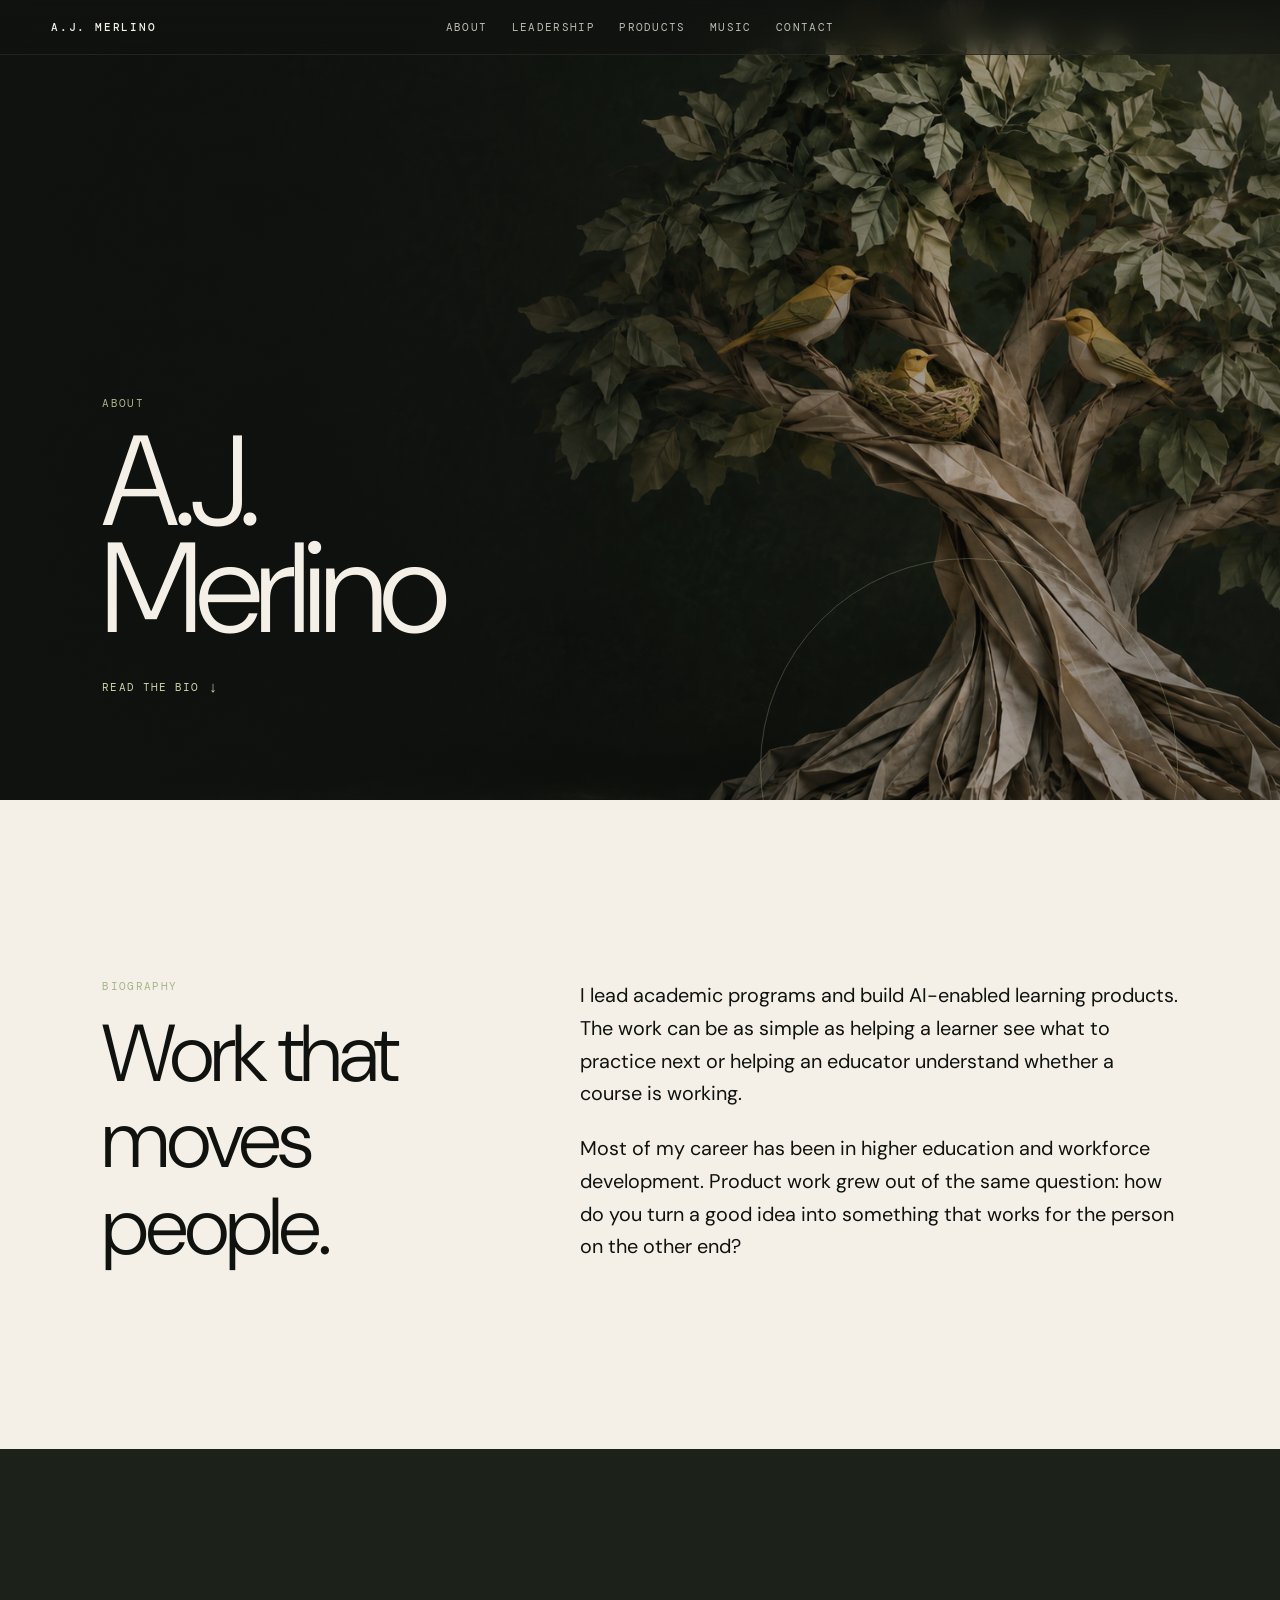
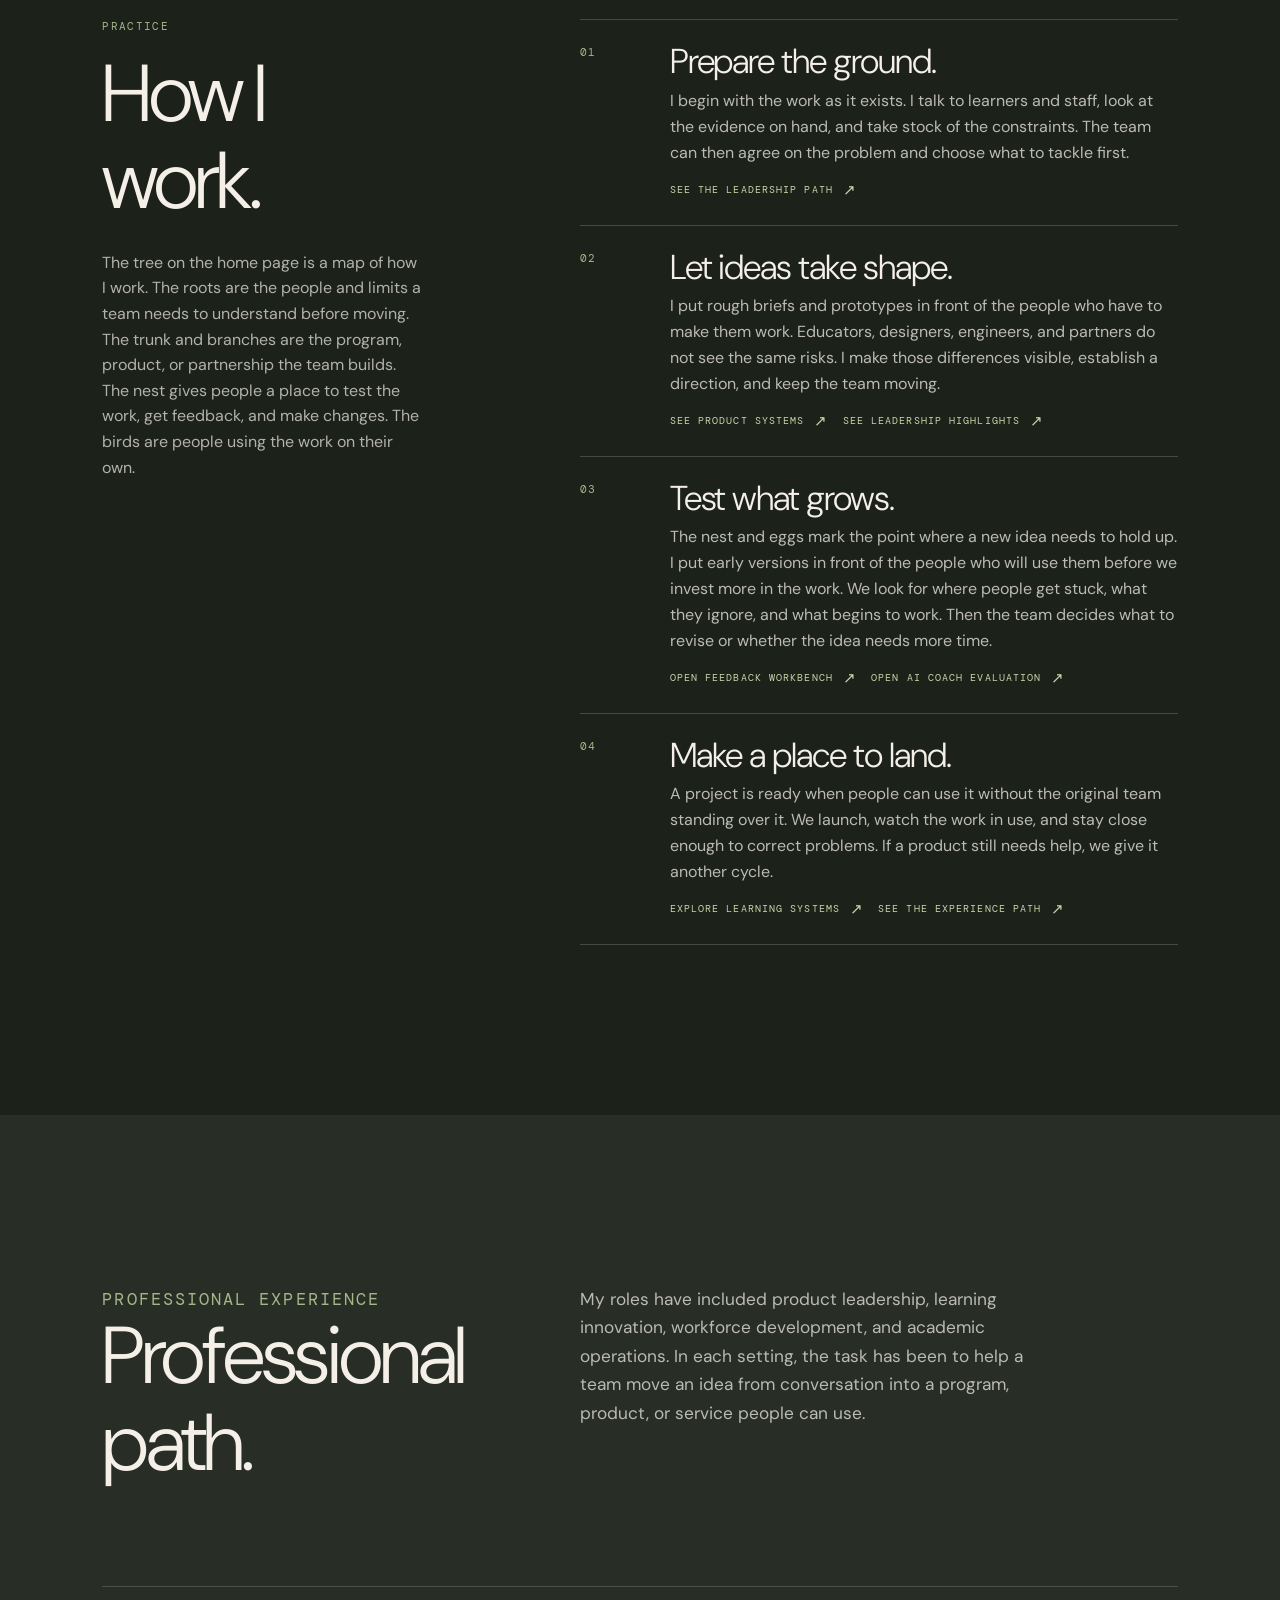
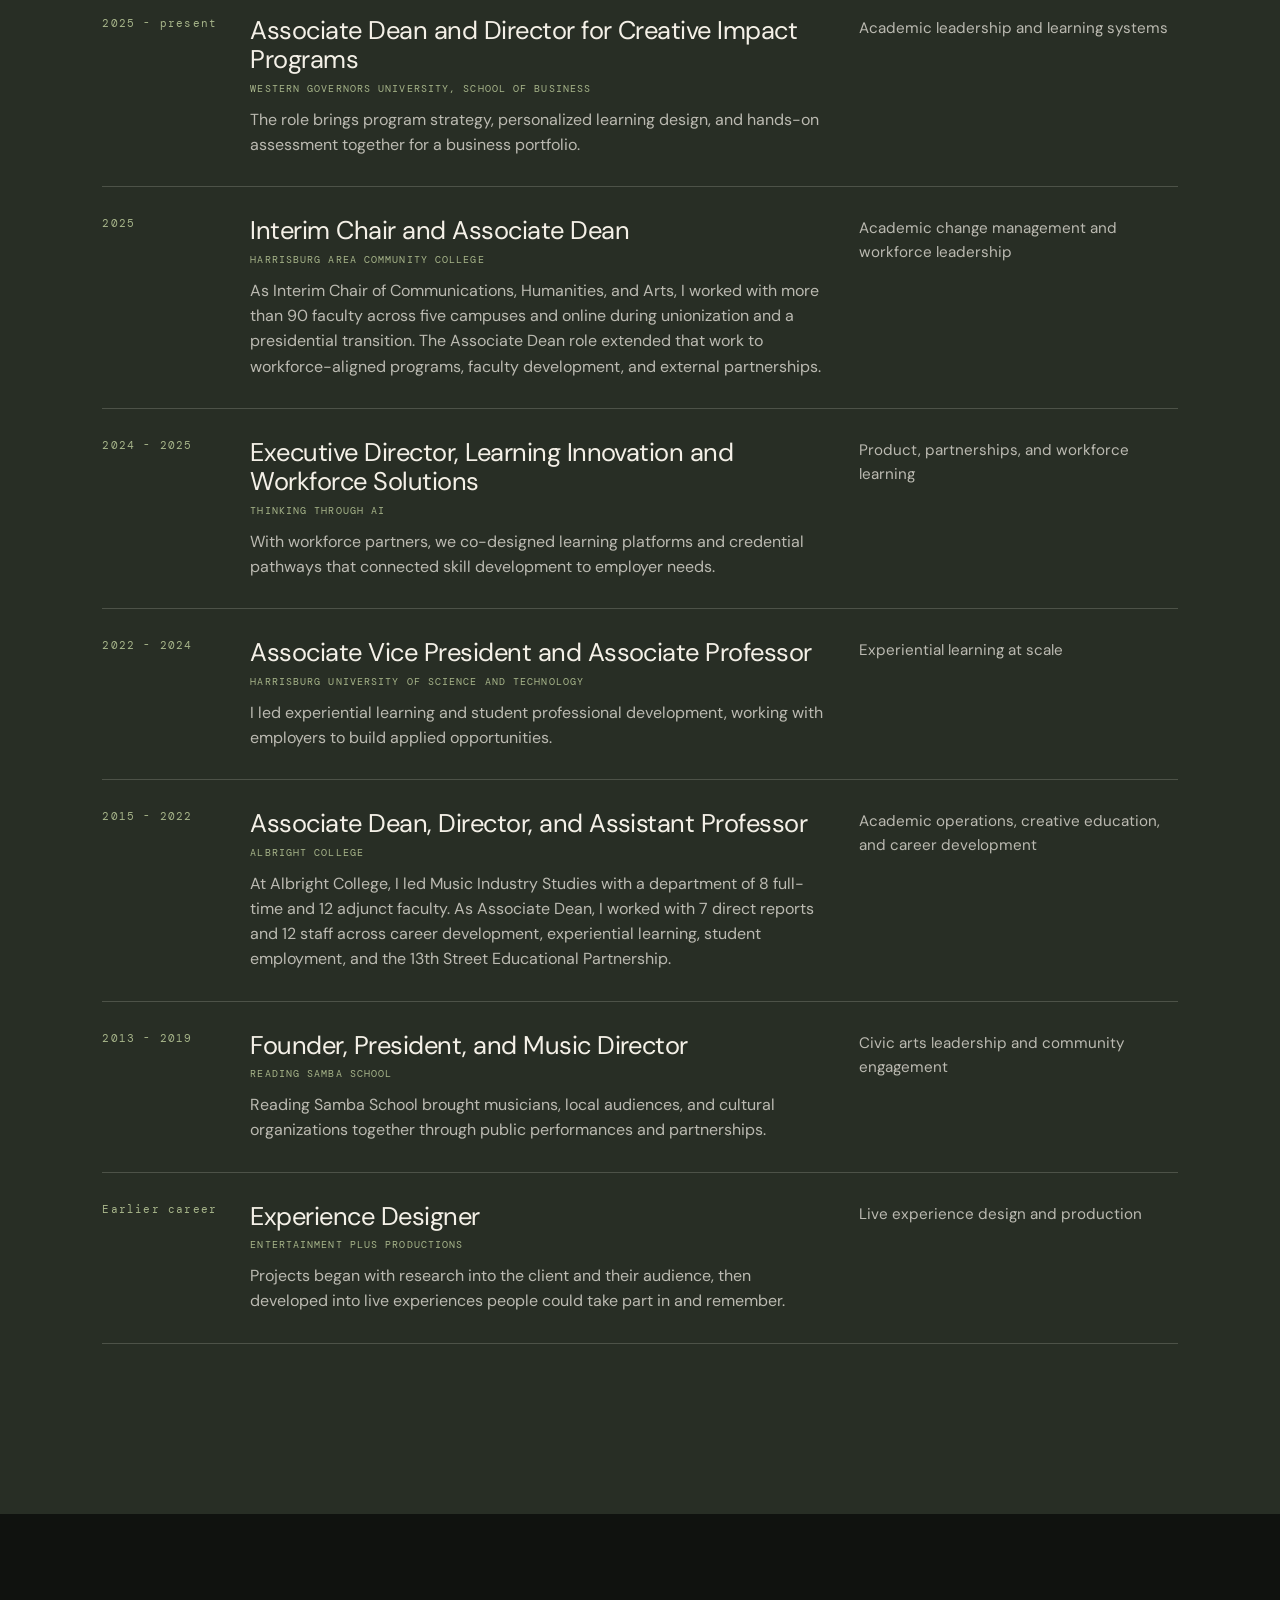
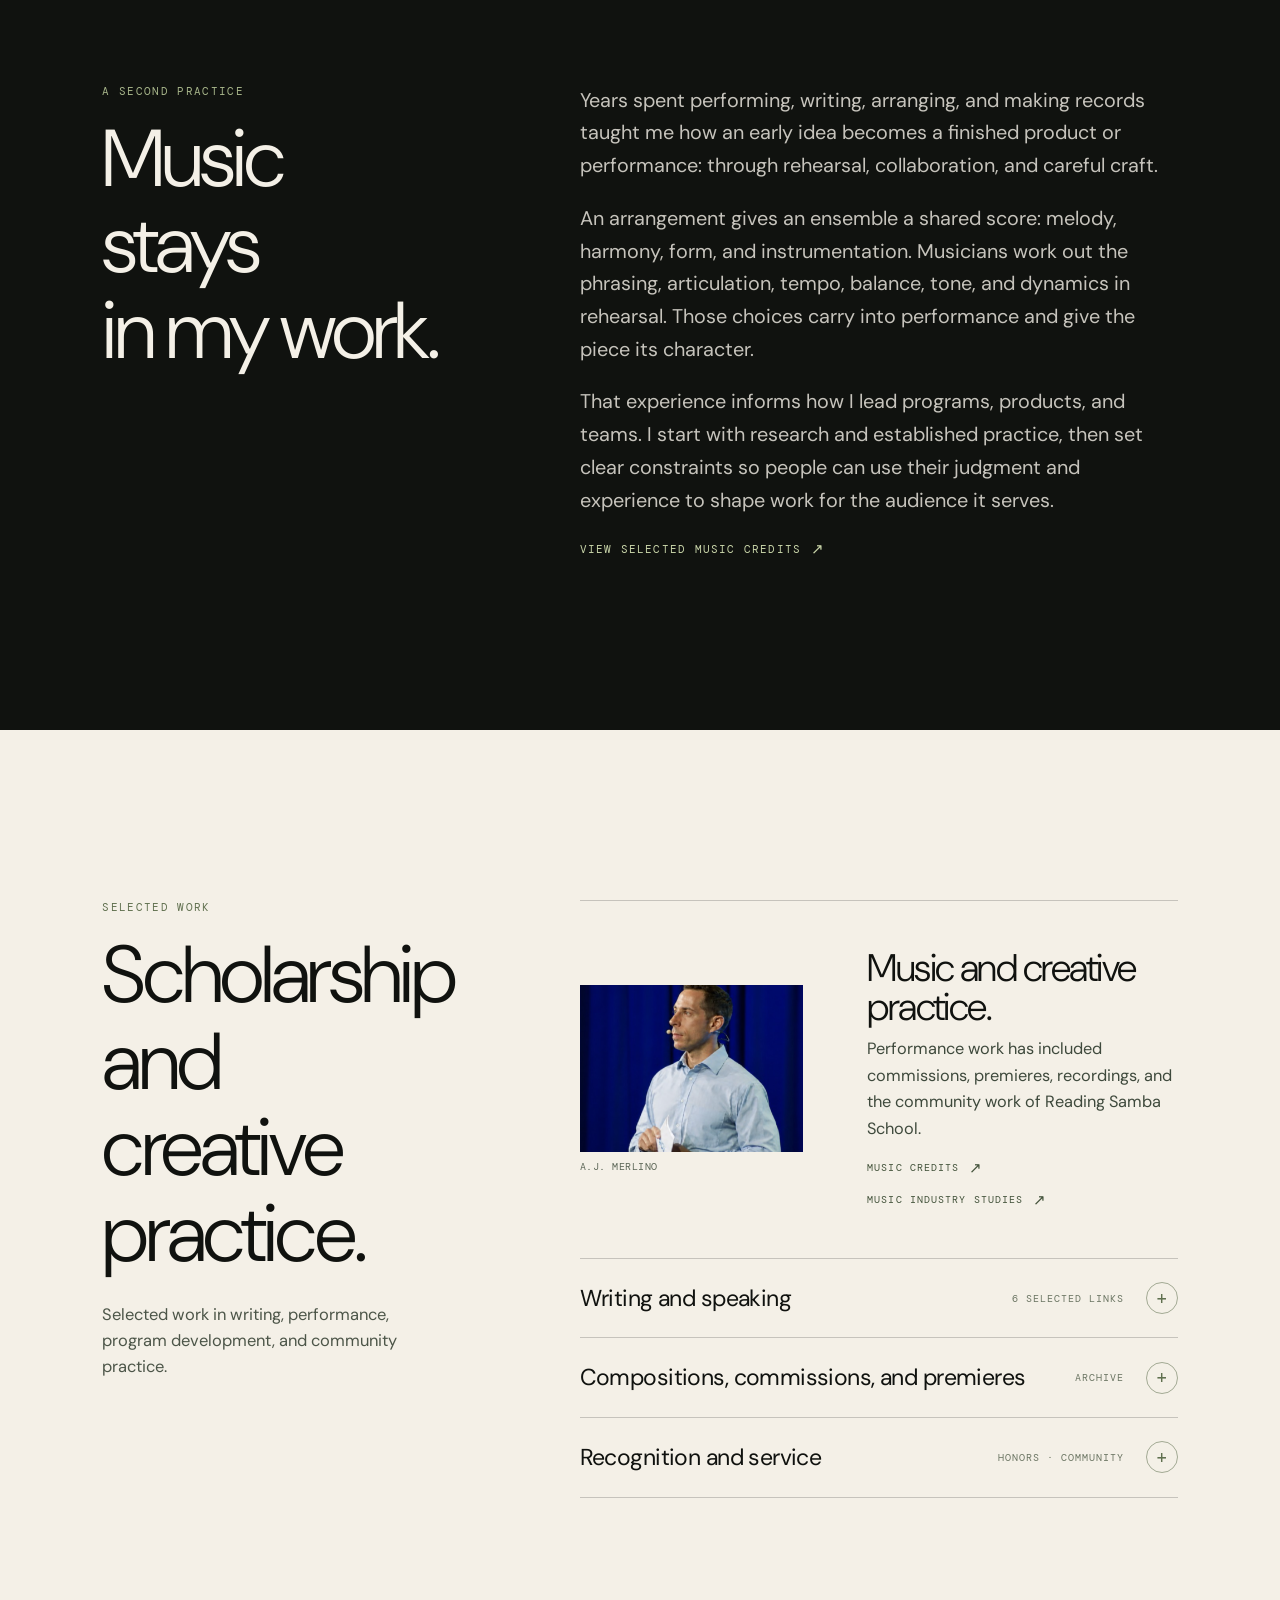
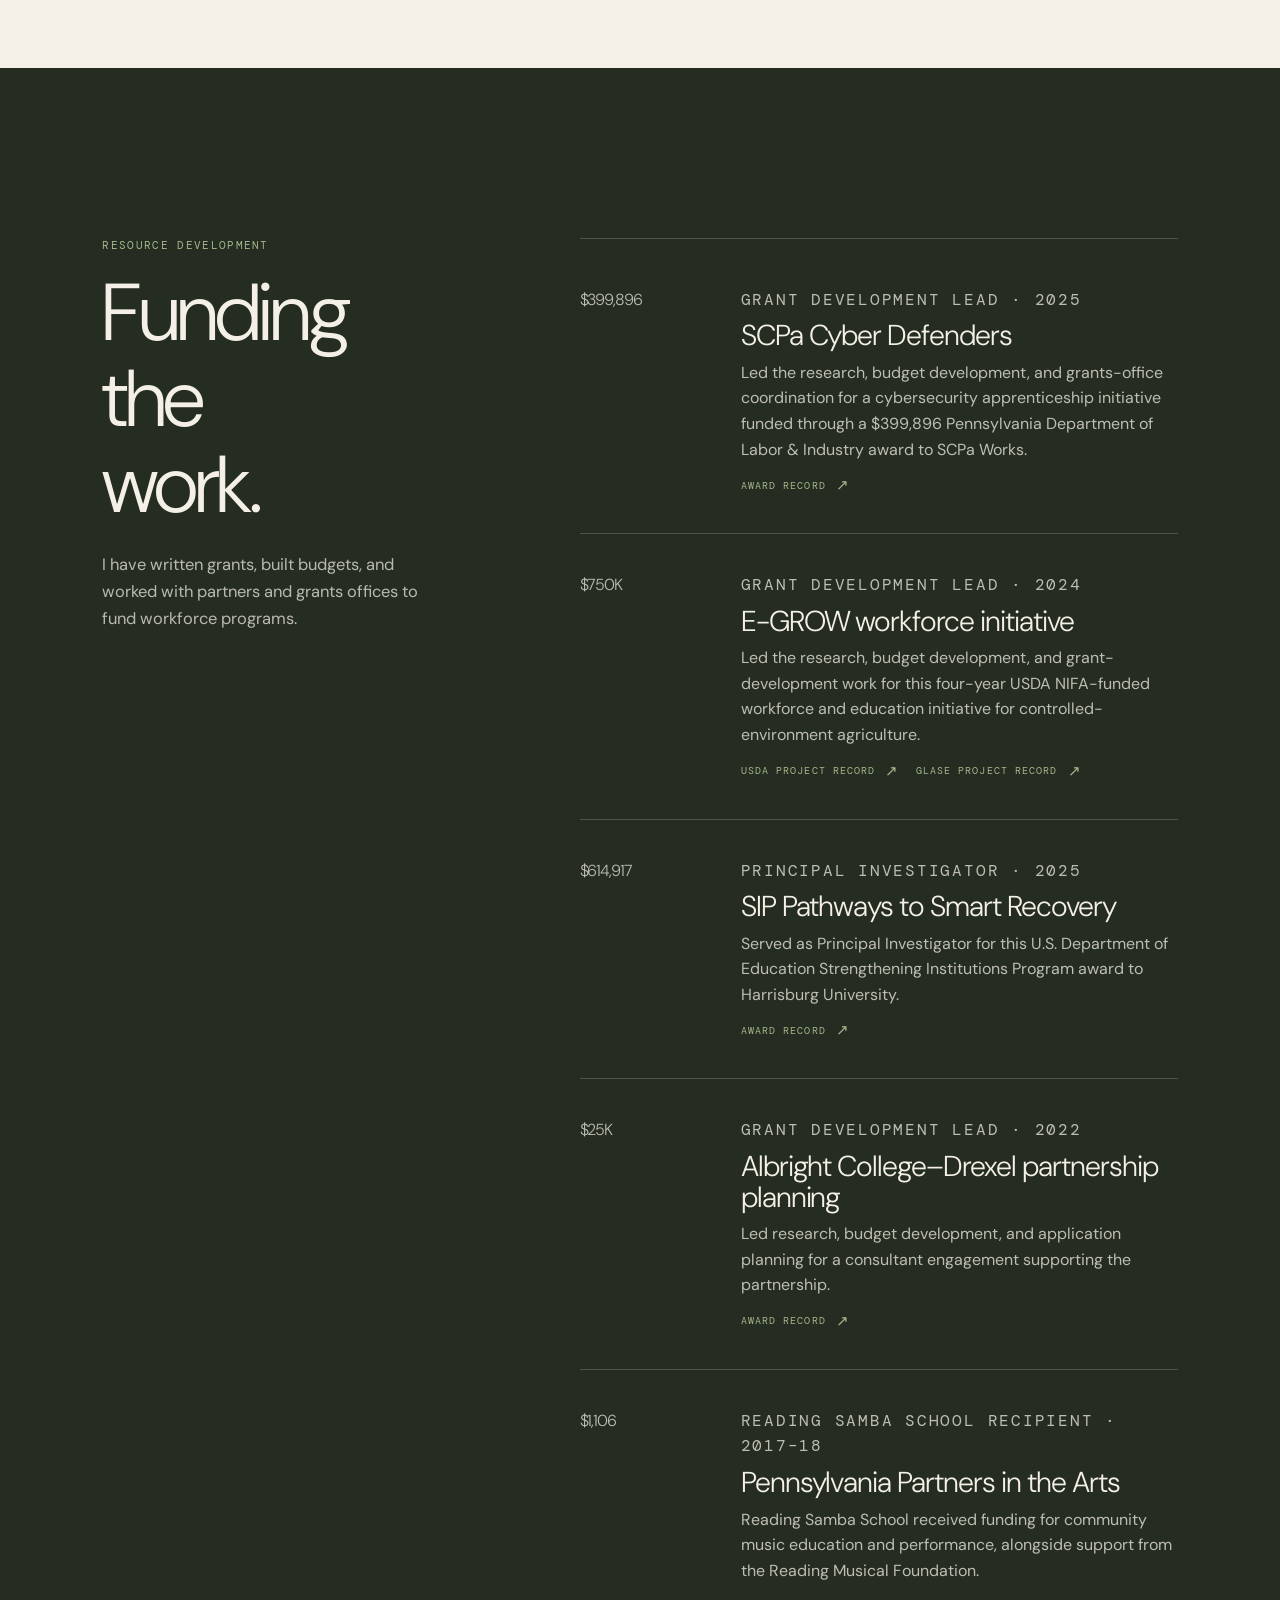
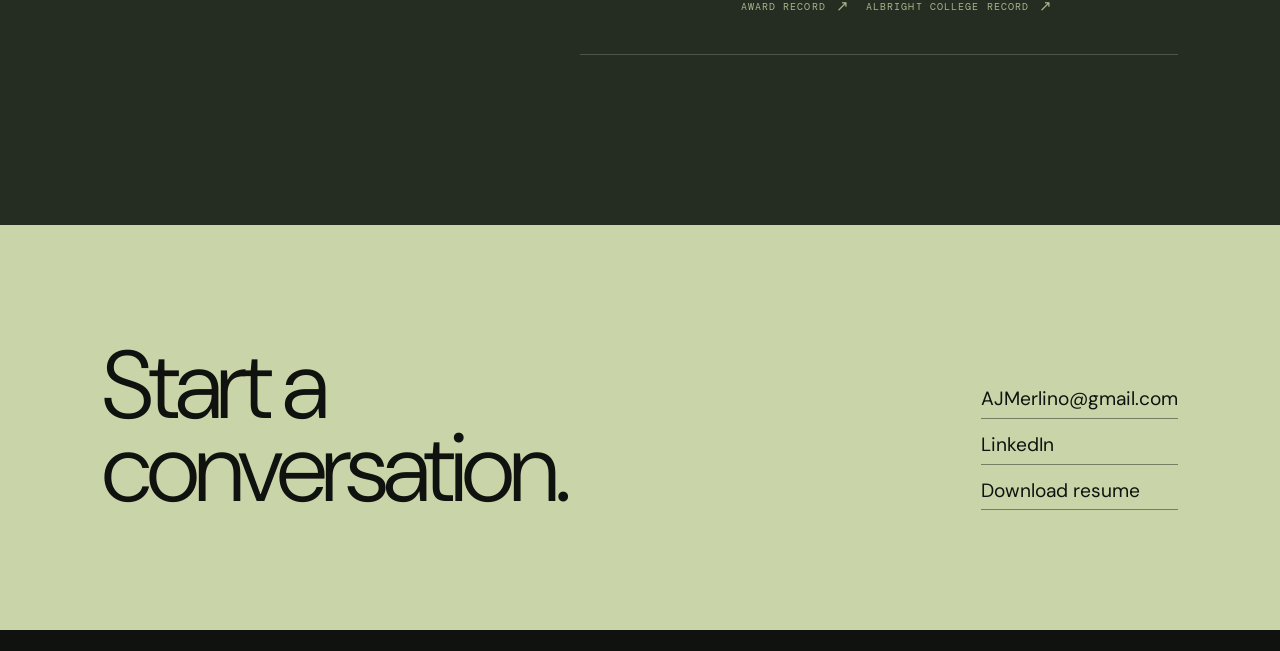
==== commit 7c8de625: "Synchronize current product leadership site" ====
--- a/public/about.html
+++ b/public/about.html
@@ -3,15 +3,15 @@
   <head>
     <meta charset="UTF-8" />
     <meta name="viewport" content="width=device-width, initial-scale=1.0" />
-    <meta name="description" content="Academic leadership, arts administration, resource development, and creative practice for A.J. Merlino." />
-    <title>About A.J. Merlino | Academic Arts Leadership</title>
+    <meta name="description" content="Product leadership, AI-enabled learning systems, and program experience for A.J. Merlino." />
+    <title>About A.J. Merlino | AI Learning Product Leadership</title>
     <link rel="preconnect" href="https://fonts.googleapis.com" />
     <link rel="preconnect" href="https://fonts.gstatic.com" crossorigin />
     <link href="https://fonts.googleapis.com/css2?family=DM+Mono:wght@400;500&amp;family=DM+Sans:opsz,wght@9..40,300;9..40,400;9..40,500&amp;display=swap" rel="stylesheet" />
     <style>
       :root{--ink:#10120f;--moss:#30372d;--lichen:#a7b58a;--bright:#c9d5a9;--paper:#f4f0e7;--fog:#b7b5aa;--mono:"DM Mono",ui-monospace,monospace;--sans:"DM Sans",Arial,sans-serif;--curve:cubic-bezier(.16,1,.3,1)}
       *{box-sizing:border-box}html{scroll-behavior:smooth;background:var(--ink)}body{margin:0;min-width:320px;background:var(--ink);color:var(--paper);font-family:var(--sans);line-height:1.5}a{color:inherit;text-decoration:none}.skip{position:fixed;z-index:20;top:12px;left:50%;padding:9px 12px;background:var(--paper);color:var(--ink);font:11px var(--mono);transform:translate(-50%,-180%);transition:transform .2s var(--curve)}.skip:focus{transform:translate(-50%,0)}
-      .masthead{position:fixed;z-index:10;top:0;right:0;left:0;display:grid;grid-template-columns:1fr auto 1fr;align-items:center;padding:1.25rem clamp(1.25rem,4vw,4.6rem);background:linear-gradient(180deg,rgba(16,18,15,.88),rgba(16,18,15,.42));border-bottom:1px solid rgba(244,240,231,.08);backdrop-filter:blur(12px);font:11px var(--mono);letter-spacing:.12em;text-transform:uppercase}.wordmark{font-weight:500;letter-spacing:.16em}.masthead__links{justify-self:center;display:flex;gap:clamp(.9rem,1.9vw,2.1rem);color:rgba(244,240,231,.76)}.masthead__spacer{justify-self:end;width:1px;height:1px}.masthead a:hover,.masthead a:focus-visible,.masthead a[aria-current="page"],.text-link:hover,.text-link:focus-visible{color:var(--bright)}
+      .masthead{position:fixed;z-index:10;top:0;right:0;left:0;display:grid;grid-template-columns:1fr auto 1fr;align-items:center;padding:1.25rem clamp(1.25rem,4vw,4.6rem);background:linear-gradient(180deg,rgba(16,18,15,.88),rgba(16,18,15,.42));border-bottom:1px solid rgba(244,240,231,.08);backdrop-filter:blur(12px);font:11px var(--mono);letter-spacing:.12em;text-transform:uppercase}.wordmark{font-weight:500;letter-spacing:.16em}.masthead__links{justify-self:center;display:flex;gap:clamp(.9rem,1.9vw,2.1rem);color:rgba(244,240,231,.76)}.masthead__spacer{justify-self:end;width:1px;height:1px}.masthead a:hover,.masthead a:focus-visible,.text-link:hover,.text-link:focus-visible{color:var(--bright)}
       .hero{position:relative;isolation:isolate;display:grid;align-items:end;min-height:min(800px,90svh);padding:clamp(100px,15vw,190px) clamp(20px,8vw,150px) clamp(52px,8vw,110px);overflow:hidden}.hero::before{position:absolute;z-index:-2;inset:0;background:linear-gradient(90deg,rgba(16,18,15,.97) 0%,rgba(16,18,15,.82) 35%,rgba(16,18,15,.3) 75%,rgba(16,18,15,.54) 100%),url("assets/origami-tree-stage-7-birds-v2.png") 64% center/cover no-repeat;content:""}.hero::after{position:absolute;z-index:-1;right:8vw;bottom:-11rem;width:26rem;height:26rem;border:1px solid rgba(201,213,169,.25);border-radius:50%;content:""}.eyebrow,.label{margin:0 0 18px;color:var(--lichen);font:11px var(--mono);letter-spacing:.12em;text-transform:uppercase}.hero h1{max-width:10ch;margin:0;font-size:clamp(4rem,10vw,10.3rem);font-weight:300;letter-spacing:-.045em;line-height:.84}.hero__lede{max-width:36rem;margin:28px 0 0;color:rgba(244,240,231,.86);font-size:clamp(1.12rem,2vw,1.6rem);font-weight:300;line-height:1.5}.hero__jump{display:inline-flex;gap:9px;align-items:center;margin-top:34px;color:var(--bright);font:11px var(--mono);letter-spacing:.1em;text-transform:uppercase}.hero__jump::after{content:"↓";font-size:15px;transition:transform .2s var(--curve)}.hero__jump:hover::after{transform:translateY(4px)}
       main{position:relative;z-index:1}.intro{display:grid;grid-template-columns:minmax(180px,.72fr) minmax(300px,1.28fr);gap:clamp(40px,11vw,190px);padding:clamp(76px,14vw,180px) clamp(20px,8vw,150px);background:var(--paper);color:var(--ink)}.intro h2,.section h2{margin:0;font-size:clamp(3rem,6.3vw,7rem);font-weight:300;letter-spacing:-.035em;line-height:1.07}.intro__body{max-width:44rem}.intro__body p{margin:0 0 22px;font-size:clamp(1.05rem,1.55vw,1.35rem);line-height:1.65}.intro__body p:last-child{margin-bottom:0}.pull{padding-left:20px;border-left:1px solid #9ba48e;color:#354132;font-size:clamp(1.25rem,2vw,1.75rem)!important;line-height:1.48!important}
       .section{padding:clamp(76px,14vw,170px) clamp(20px,8vw,150px)}.practice{display:grid;grid-template-columns:minmax(180px,.72fr) minmax(300px,1.28fr);gap:clamp(40px,11vw,190px);background:#1c211a}.section .label{color:var(--lichen)}.practice__intro{position:sticky;top:104px;align-self:start}.practice__note{max-width:20rem;margin:26px 0 0;color:rgba(244,240,231,.7);font-size:1rem;line-height:1.6}.principles{border-top:1px solid rgba(244,240,231,.2)}.principle{display:grid;grid-template-columns:70px 1fr;gap:20px;padding:25px 0;border-bottom:1px solid rgba(244,240,231,.2)}.principle__number{color:var(--lichen);font:11px var(--mono);letter-spacing:.12em}.principle h3{margin:0 0 8px;font-size:clamp(1.5rem,2.7vw,2.5rem);font-weight:300;letter-spacing:-.03em;line-height:1}.principle p{max-width:35rem;margin:0;color:rgba(244,240,231,.74);font-size:1rem;line-height:1.62}.principle__links{display:flex;flex-wrap:wrap;gap:14px;margin-top:14px}.principle__links .text-link{font-size:10px}
@@ -41,10 +41,10 @@
     <header class="masthead" id="top">
       <a class="wordmark" href="../index.html#top">A.J. Merlino</a>
       <nav class="masthead__links" aria-label="Primary navigation">
-        <a href="#top" aria-current="page">About</a>
-        <a href="projects/music-industry-studies.html">Leadership</a>
-        <a href="../index.html#work">Product work</a>
-        <a href="../index.html#music">Scholarship</a>
+        <a href="#top">About</a>
+        <a href="../index.html#leadership">Leadership</a>
+        <a href="../index.html#work">Products</a>
+        <a href="../index.html#music">Music</a>
         <a href="#contact">Contact</a>
       </nav>
       <span class="masthead__spacer" aria-hidden="true"></span>
@@ -62,28 +62,28 @@
       <section class="intro" id="bio" aria-labelledby="bio-title">
         <div><p class="label">Biography</p><h2 id="bio-title">Work that<br />moves people.</h2></div>
         <div class="intro__body">
-          <p>I lead academic programs, partnerships, and creative work across music-industry education, arts administration, workforce development, and learning innovation.</p>
-          <p>The work is practical: support people as they make, practice, share, and connect their work to opportunity.</p>
+          <p>I lead academic programs and build AI-enabled learning products. The work can be as simple as helping a learner see what to practice next or helping an educator understand whether a course is working.</p>
+          <p>Most of my career has been in higher education and workforce development. Product work grew out of the same question: how do you turn a good idea into something that works for the person on the other end?</p>
         </div>
       </section>
 
       <section class="section practice" aria-labelledby="practice-title">
-        <div class="practice__intro"><p class="label">Practice</p><h2 id="practice-title">How I<br />work.</h2><p class="practice__note">The tree on the home page is a map of how I work. The roots are the people and limits a team needs to understand before moving. The trunk and branches are the program, performance, or partnership the team builds. The nest gives people a place to test the work, get feedback, and make changes. The birds are people carrying the work forward on their own.</p></div>
+        <div class="practice__intro"><p class="label">Practice</p><h2 id="practice-title">How I<br />work.</h2><p class="practice__note">The tree on the home page is a map of how I work. The roots are the people and limits a team needs to understand before moving. The trunk and branches are the program, product, or partnership the team builds. The nest gives people a place to test the work, get feedback, and make changes. The birds are people using the work on their own.</p></div>
         <div class="principles">
           <article class="principle"><span class="principle__number">01</span><div><h3>Prepare the ground.</h3><p>I begin with the work as it exists. I talk to learners and staff, look at the evidence on hand, and take stock of the constraints. The team can then agree on the problem and choose what to tackle first.</p><div class="principle__links"><a class="text-link" href="#experience-title">See the leadership path</a></div></div></article>
-          <article class="principle"><span class="principle__number">02</span><div><h3>Let ideas take shape.</h3><p>I put early ideas in front of the people who will carry them forward. Faculty, staff, artists, learners, and community partners do not see the same risks. Making those differences visible helps the group set a direction and keep moving.</p><div class="principle__links"><a class="text-link" href="../index.html#work">See product work</a><a class="text-link" href="projects/music-industry-studies.html">View leadership</a></div></div></article>
-          <article class="principle"><span class="principle__number">03</span><div><h3>Test what grows.</h3><p>The nest and eggs mark the point where a new idea needs to hold up. Before investing more, I put early work in front of the people who will use it. We look for where people get stuck, what they ignore, and what begins to work. Then the team decides what to revise or whether the idea needs more time.</p><div class="principle__links"><a class="text-link" href="../index.html#music">See creative practice</a><a class="text-link" href="projects/msdsgn-prototype-feedback-workbench.html" target="_blank" rel="noopener noreferrer">Open Feedback Workbench</a></div></div></article>
-          <article class="principle"><span class="principle__number">04</span><div><h3>Make a place to land.</h3><p>A program, performance, or partnership is ready when people can use it without the original team standing over it. We launch, watch the work in use, and stay close enough to correct problems. If the work still needs help, we give it another cycle.</p><div class="principle__links"><a class="text-link" href="../index.html#work">Explore product work</a><a class="text-link" href="#experience-title">See the experience path</a></div></div></article>
+          <article class="principle"><span class="principle__number">02</span><div><h3>Let ideas take shape.</h3><p>I put rough briefs and prototypes in front of the people who have to make them work. Educators, designers, engineers, and partners do not see the same risks. I make those differences visible, establish a direction, and keep the team moving.</p><div class="principle__links"><a class="text-link" href="../index.html#work">See product systems</a><a class="text-link" href="../index.html#leadership">See leadership highlights</a></div></div></article>
+          <article class="principle"><span class="principle__number">03</span><div><h3>Test what grows.</h3><p>The nest and eggs mark the point where a new idea needs to hold up. I put early versions in front of the people who will use them before we invest more in the work. We look for where people get stuck, what they ignore, and what begins to work. Then the team decides what to revise or whether the idea needs more time.</p><div class="principle__links"><a class="text-link" href="projects/msdsgn-prototype-feedback-workbench.html" target="_blank" rel="noopener noreferrer">Open Feedback Workbench</a><a class="text-link" href="projects/coach-training-ann.html" target="_blank" rel="noopener noreferrer">Open AI coach evaluation</a></div></div></article>
+          <article class="principle"><span class="principle__number">04</span><div><h3>Make a place to land.</h3><p>A project is ready when people can use it without the original team standing over it. We launch, watch the work in use, and stay close enough to correct problems. If a product still needs help, we give it another cycle.</p><div class="principle__links"><a class="text-link" href="../index.html#work">Explore learning systems</a><a class="text-link" href="#experience-title">See the experience path</a></div></div></article>
         </div>
       </section>
 
       <section class="section experience" aria-labelledby="experience-title">
-        <div class="experience__head"><div><p class="label">Professional experience</p><h2 id="experience-title">Professional<br />path.</h2></div><p>The work has moved across academic leadership, arts administration, workforce development, and learning innovation. Each setting has involved people making a program, partnership, or learning experience work in the real world.</p></div>
+        <div class="experience__head"><div><p class="label">Professional experience</p><h2 id="experience-title">Professional<br />path.</h2></div><p>My roles have included product leadership, learning innovation, workforce development, and academic operations. In each setting, the task has been to help a team move an idea from conversation into a program, product, or service people can use.</p></div>
         <ol class="timeline">
-          <li><span class="timeline__date">2025 - present</span><div><h3>Associate Dean and Director for Creative Impact Programs</h3><span class="timeline__org">Western Governors University, School of Business</span><p>I lead program strategy, personalized learning design, and hands-on assessment for a business portfolio.</p></div><p class="timeline__role">Academic leadership and learning systems</p></li>
+          <li><span class="timeline__date">2025 - present</span><div><h3>Associate Dean and Director for Creative Impact Programs</h3><span class="timeline__org">Western Governors University, School of Business</span><p>The role brings program strategy, personalized learning design, and hands-on assessment together for a business portfolio.</p></div><p class="timeline__role">Academic leadership and learning systems</p></li>
           <li><span class="timeline__date">2025</span><div><h3>Interim Chair and Associate Dean</h3><span class="timeline__org">Harrisburg Area Community College</span><p>As Interim Chair of Communications, Humanities, and Arts, I worked with more than 90 faculty across five campuses and online during unionization and a presidential transition. The Associate Dean role extended that work to workforce-aligned programs, faculty development, and external partnerships.</p></div><p class="timeline__role">Academic change management and workforce leadership</p></li>
           <li><span class="timeline__date">2024 - 2025</span><div><h3>Executive Director, Learning Innovation and Workforce Solutions</h3><span class="timeline__org">Thinking Through AI</span><p>With workforce partners, we co-designed learning platforms and credential pathways that connected skill development to employer needs.</p></div><p class="timeline__role">Product, partnerships, and workforce learning</p></li>
-          <li><span class="timeline__date">2022 - 2024</span><div><h3>Associate Vice President and Assistant Professor</h3><span class="timeline__org">Harrisburg University of Science and Technology</span><p>I led experiential learning and student professional development, working with employers to build applied opportunities.</p></div><p class="timeline__role">Experiential learning at scale</p></li>
+          <li><span class="timeline__date">2022 - 2024</span><div><h3>Associate Vice President and Associate Professor</h3><span class="timeline__org">Harrisburg University of Science and Technology</span><p>I led experiential learning and student professional development, working with employers to build applied opportunities.</p></div><p class="timeline__role">Experiential learning at scale</p></li>
           <li><span class="timeline__date">2015 - 2022</span><div><h3>Associate Dean, Director, and Assistant Professor</h3><span class="timeline__org">Albright College</span><p>At Albright College, I led Music Industry Studies with a department of 8 full-time and 12 adjunct faculty. As Associate Dean, I worked with 7 direct reports and 12 staff across career development, experiential learning, student employment, and the 13th Street Educational Partnership.</p></div><p class="timeline__role">Academic operations, creative education, and career development</p></li>
           <li><span class="timeline__date">2013 - 2019</span><div><h3>Founder, President, and Music Director</h3><span class="timeline__org">Reading Samba School</span><p>Reading Samba School brought musicians, local audiences, and cultural organizations together through public performances and partnerships.</p></div><p class="timeline__role">Civic arts leadership and community engagement</p></li>
           <li><span class="timeline__date">Earlier career</span><div><h3>Experience Designer</h3><span class="timeline__org">Entertainment Plus Productions</span><p>Projects began with research into the client and their audience, then developed into live experiences people could take part in and remember.</p></div><p class="timeline__role">Live experience design and production</p></li>
@@ -91,19 +91,19 @@
       </section>
 
       <section class="section music" aria-labelledby="music-title">
-        <div><p class="label">Creative practice</p><h2 id="music-title">Music shapes<br />my work.</h2></div>
-        <div class="music__body"><p>Years spent performing, writing, arranging, and making records taught me how an early idea becomes a finished product or performance. It takes rehearsal, collaboration, and care.</p><p>An arrangement gives an ensemble a shared score: melody, harmony, form, and instrumentation. Musicians work out phrasing, articulation, tempo, balance, tone, and dynamics in rehearsal. Those choices give a performance its character.</p><p>I bring that experience to programs and partnerships. I start with research and established practice, then set clear boundaries so people can use their judgment and experience to shape work for the people it serves.</p><a class="text-link" href="../index.html#music">View selected music credits</a></div>
+        <div><p class="label">A second practice</p><h2 id="music-title">Music stays<br />in my work.</h2></div>
+        <div class="music__body"><p>Years spent performing, writing, arranging, and making records taught me how an early idea becomes a finished product or performance: through rehearsal, collaboration, and careful craft.</p><p>An arrangement gives an ensemble a shared score: melody, harmony, form, and instrumentation. Musicians work out the phrasing, articulation, tempo, balance, tone, and dynamics in rehearsal. Those choices carry into performance and give the piece its character.</p><p>That experience informs how I lead programs, products, and teams. I start with research and established practice, then set clear constraints so people can use their judgment and experience to shape work for the audience it serves.</p><a class="text-link" href="../index.html#music">View selected music credits</a></div>
       </section>
 
       <section class="section scholarship scholarship--archive" aria-hidden="true">
-        <div class="scholarship__intro"><p class="label">Selected work</p><h2 id="scholarship-title">Scholarship and<br />creative practice.</h2><p>Writing, performance, program development, and community work.</p></div>
+        <div class="scholarship__intro"><p class="label">Selected record</p><h2 id="scholarship-title">Scholarship and<br />creative practice.</h2><p>Writing, performance, program development, and community work.</p></div>
         <div class="scholarship__list">
           <article class="scholarship__item"><h3>Public scholarship and speaking</h3><p>I write and present on experiential learning, workforce development, AI, and the systems that make learning connect to practice. My work includes conference presentations for academic leaders and published commentary for higher-education and workforce audiences.</p><div class="scholarship__links"><a class="text-link" href="https://www.highereducationdigest.com/using-project-management-principles-to-develop-academic-learning-communities/" target="_blank" rel="noopener noreferrer">Academic learning communities</a><a class="text-link" href="https://www.highereducationdigest.com/preparing-for-the-real-world-how-learn-work-earn-programs-are-changing-the-face-of-higher-education/" target="_blank" rel="noopener noreferrer">Learn, work, earn</a><a class="text-link" href="https://www.digitalfirstmagazine.com/the-future-of-workforce-development-embracing-ai/" target="_blank" rel="noopener noreferrer">AI and workforce development</a><a class="text-link" href="https://portal.acad.org/files/ACAD2023_AnnMtg_program_Complete_14Nov2022.pdf" target="_blank" rel="noopener noreferrer">Academic deans conference</a></div></article>
           <article class="scholarship__item"><h3>Performance research</h3><p>My doctoral lecture-recital at the University of Nevada, Las Vegas examined sustainable preparation for percussion performance through exercise and nutrition.</p><div class="scholarship__links"><a class="text-link" href="https://www.unlv.edu/sites/default/files/Merlino%2C%20AJ%2004.27.14.pdf" target="_blank" rel="noopener noreferrer">View the UNLV program</a></div></article>
           <article class="scholarship__item"><h3>Recordings, arrangements, and performance</h3><p>The recordings on this site document work across progressive rock, soul, experimental music, and independent projects.</p><div class="scholarship__links"><a class="text-link" href="../index.html#music">Selected music credits</a></div></article>
           <article class="scholarship__item scholarship__feature"><div class="scholarship__feature-copy"><h3>Compositions, commissions, and premieres</h3><p>In 2019, I hosted, composed, promoted, and performed in <em>Sound Masses and Wine Glasses</em>. I have also commissioned work from Casey Cangelosi, Pius Cheung, Igor Silva, and Justin Raines, and premiered new pieces for multi-percussion, marimba, and cimbalom by David T. Little, Virko Bailey, Jim Barnes, Scott Steele, Eric Whitacre, and Michael Daugherty.</p><p>My performance work has included international premieres and a masterclass at the International Percussion Festival in Córdoba, Argentina.</p><div class="scholarship__links"><a class="text-link" href="assets/sound-masses-and-wine-glasses-2019.jpg" target="_blank" rel="noopener noreferrer">Sound Masses &amp; Wine Glasses poster</a><a class="text-link" href="assets/cordoba-international-percussion-festival-2012.jpg" target="_blank" rel="noopener noreferrer">Córdoba festival poster</a><a class="text-link" href="assets/reading-eagle-fringe-instrument-master.jpg" target="_blank" rel="noopener noreferrer">Reading Eagle profile</a><a class="text-link" href="assets/reading-symphony-orchestra-review.png" target="_blank" rel="noopener noreferrer">Reading Symphony Orchestra review</a></div></div><div class="scholarship__poster-grid"><figure class="scholarship__visual scholarship__visual--poster"><img src="assets/sound-masses-and-wine-glasses-2019.jpg" alt="2019 Sound Masses & Wine Glasses event poster featuring A.J. Merlino and Mike D&rsquo;Errico" loading="lazy" /><figcaption>Sound Masses &amp; Wine Glasses, 2019</figcaption></figure><figure class="scholarship__visual scholarship__visual--poster"><img src="assets/cordoba-international-percussion-festival-2012.jpg" alt="2012 Festival Internacional de Percusión poster listing A.J. Merlino among international guest artists" loading="lazy" /><figcaption>International Percussion Festival, Córdoba, 2012</figcaption></figure><figure class="scholarship__visual scholarship__visual--poster"><img src="assets/reading-eagle-fringe-instrument-master.jpg" alt="Reading Eagle article titled KU instructor a fringe-instrument master, with photographs of A.J. Merlino performing" loading="lazy" /><figcaption>Reading Eagle profile</figcaption></figure><figure class="scholarship__visual scholarship__visual--poster"><img src="assets/reading-symphony-orchestra-review.png" alt="Reading Eagle concert review of the Reading Symphony Orchestra naming A.J. Merlino" loading="lazy" /><figcaption>Reading Symphony Orchestra review</figcaption></figure></div></article>
           <article class="scholarship__item scholarship__feature"><div class="scholarship__feature-copy"><h3>Portrait of the Artist</h3><p>The <em>Reading Eagle</em> profiled my work as a percussionist, educator, and founder of Reading Samba School in 2017.</p><div class="scholarship__links"><a class="text-link" href="https://www.readingeagle.com/2017/08/31/portrait-of-the-artist-aj-merlino-takes-percussion-to-the-people/" target="_blank" rel="noopener noreferrer">Read the profile</a></div></div><figure class="scholarship__visual"><img src="assets/reading-eagle-portrait-aj-merlino-2017.png" alt="A.J. Merlino photographed with percussion instruments for the Reading Eagle Portrait of the Artist series" loading="lazy" /><figcaption><a href="https://www.readingeagle.com/2017/08/31/portrait-of-the-artist-aj-merlino-takes-percussion-to-the-people/" target="_blank" rel="noopener noreferrer">Reading Eagle, 2017</a> · Photo: Jeremy Drey</figcaption></figure></article>
-          <article class="scholarship__item"><h3>Program development for the music industry</h3><p>I built Music Industry Studies around the relationship between creative practice, curriculum, live production, mentorship, and professional networks.</p><div class="scholarship__links"><a class="text-link" href="projects/music-industry-studies.html">View leadership</a></div></article>
+          <article class="scholarship__item"><h3>Program development for the music industry</h3><p>I built Music Industry Studies around the relationship between creative practice, curriculum, live production, mentorship, and professional networks.</p><div class="scholarship__links"><a class="text-link" href="projects/music-industry-studies.html">Read more</a></div></article>
           <article class="scholarship__item"><h3>Educator of Note</h3><p>I was named the 2025 Educator of Note by the Central Pennsylvania Music Hall of Fame and was a five-time quarterfinalist for the GRAMMY Music Educator Award.</p><div class="scholarship__links"><a class="text-link" href="https://www.harrisburgu.edu/news/2024-11-15-aj-merlino-2025-educator-of-note-award/" target="_blank" rel="noopener noreferrer">Read the announcement</a></div></article>
           <article class="scholarship__item"><h3>Campus Sustainability Champion</h3><p>Recognized in 2024 by the Pennsylvania Environmental Resource Consortium for contributions to sustainability across higher education and community practice.</p></article>
           <article class="scholarship__item"><h3>Civic and advisory leadership</h3><p>I founded and led Reading Samba School, and I contribute to organizations working across community arts, workforce development, technology, and regional opportunity. My service includes Recycle Bicycle Harrisburg, American Marketing Association of Central PA, Technology Council of Central Pennsylvania, SCPa Works, PaArtners, and Berks JazzFest.</p><div class="scholarship__links"><a class="text-link" href="https://www.newjerseystage.com/articles/2015/12/08/remember-jones-brings-new-samba-show-to-ocean-county-college/" target="_blank" rel="noopener noreferrer">Reading Samba School</a><a class="text-link" href="https://rbhburg.org/document/newsletter-december-16th-2023/" target="_blank" rel="noopener noreferrer">Recycle Bicycle Harrisburg</a></div></article>
@@ -125,7 +125,7 @@
             <div>
               <h3>Music and creative practice.</h3>
               <p>Performance work has included commissions, premieres, recordings, and the community work of Reading Samba School.</p>
-              <div class="scholarship-index__links"><a class="text-link" href="../index.html#music">Explore music and creative practice</a><a class="text-link" href="projects/music-industry-studies.html">Music Industry Studies</a></div>
+              <div class="scholarship-index__links"><a class="text-link" href="../index.html#music">Music credits</a><a class="text-link" href="projects/music-industry-studies.html">Music Industry Studies</a></div>
             </div>
           </article>
           <details>
@@ -135,7 +135,7 @@
           </details>
           <details>
             <summary>Compositions, commissions, and premieres <span class="scholarship-index__count">Archive</span></summary>
-            <div class="scholarship-index__detail"><p><em>Sound Masses and Wine Glasses</em> brought together original music, performance, and glass art in 2019. My work also includes commissions from Casey Cangelosi, Pius Cheung, Igor Silva, and Justin Raines; premieres for multi-percussion, marimba, and cimbalom; and a masterclass at the International Percussion Festival in Córdoba, Argentina.</p><div class="scholarship-index__links"><a class="text-link" href="../index.html#music">Explore music and creative practice</a><a class="text-link" href="https://www.unlv.edu/sites/default/files/Merlino%2C%20AJ%2004.27.14.pdf" target="_blank" rel="noopener noreferrer">Performance research</a><a class="text-link" href="assets/reading-eagle-fringe-instrument-master.jpg" target="_blank" rel="noopener noreferrer">Reading Eagle profile</a><a class="text-link" href="assets/reading-symphony-orchestra-review.png" target="_blank" rel="noopener noreferrer">Reading Symphony review</a></div><div class="scholarship-index__archive"><a href="assets/sound-masses-and-wine-glasses-2019.jpg" target="_blank" rel="noopener noreferrer"><img src="assets/sound-masses-and-wine-glasses-2019.jpg" alt="Sound Masses and Wine Glasses poster" loading="lazy" /></a><a href="assets/cordoba-international-percussion-festival-2012.jpg" target="_blank" rel="noopener noreferrer"><img src="assets/cordoba-international-percussion-festival-2012.jpg" alt="Córdoba International Percussion Festival poster" loading="lazy" /></a><a href="assets/reading-eagle-fringe-instrument-master.jpg" target="_blank" rel="noopener noreferrer"><img src="assets/reading-eagle-fringe-instrument-master.jpg" alt="Reading Eagle profile clipping" loading="lazy" /></a><a href="assets/reading-symphony-orchestra-review.png" target="_blank" rel="noopener noreferrer"><img src="assets/reading-symphony-orchestra-review.png" alt="Reading Symphony Orchestra review clipping" loading="lazy" /></a></div></div>
+            <div class="scholarship-index__detail"><p><em>Sound Masses and Wine Glasses</em> brought together original music, performance, and glass art in 2019. My work also includes commissions from Casey Cangelosi, Pius Cheung, Igor Silva, and Justin Raines; premieres for multi-percussion, marimba, and cimbalom; and a masterclass at the International Percussion Festival in Córdoba, Argentina.</p><div class="scholarship-index__links"><a class="text-link" href="https://www.unlv.edu/sites/default/files/Merlino%2C%20AJ%2004.27.14.pdf" target="_blank" rel="noopener noreferrer">Performance research</a><a class="text-link" href="assets/reading-eagle-fringe-instrument-master.jpg" target="_blank" rel="noopener noreferrer">Reading Eagle profile</a><a class="text-link" href="assets/reading-symphony-orchestra-review.png" target="_blank" rel="noopener noreferrer">Reading Symphony review</a></div><div class="scholarship-index__archive"><a href="assets/sound-masses-and-wine-glasses-2019.jpg" target="_blank" rel="noopener noreferrer"><img src="assets/sound-masses-and-wine-glasses-2019.jpg" alt="Sound Masses and Wine Glasses poster" loading="lazy" /></a><a href="assets/cordoba-international-percussion-festival-2012.jpg" target="_blank" rel="noopener noreferrer"><img src="assets/cordoba-international-percussion-festival-2012.jpg" alt="Córdoba International Percussion Festival poster" loading="lazy" /></a><a href="assets/reading-eagle-fringe-instrument-master.jpg" target="_blank" rel="noopener noreferrer"><img src="assets/reading-eagle-fringe-instrument-master.jpg" alt="Reading Eagle profile clipping" loading="lazy" /></a><a href="assets/reading-symphony-orchestra-review.png" target="_blank" rel="noopener noreferrer"><img src="assets/reading-symphony-orchestra-review.png" alt="Reading Symphony Orchestra review clipping" loading="lazy" /></a></div></div>
           </details>
           <details>
             <summary>Recognition and service <span class="scholarship-index__count">Honors · community</span></summary>
@@ -145,7 +145,7 @@
       </section>
 
       <section class="section resources resources--archive" aria-hidden="true">
-        <div class="resources__intro"><p class="label">Resource development</p><h2 id="resources-title">Funding the<br />work.</h2><p>I develop proposals, build budgets, and work with partners and grants offices to advance academic, workforce, and community programs.</p></div>
+        <div class="resources__intro"><p class="label">Resource development</p><h2 id="resources-title">Funding the<br />work.</h2><p>I have led grant applications and funding proposals for workforce and education projects. My role has included research, budget development, and coordination with partner organizations and grants offices.</p></div>
         <ol class="resource-list">
           <li><span class="resource-list__number">01</span><div><p class="resource-list__tag">Principal Investigator · 2025</p><h3><a href="https://www.ed.gov/grants-and-programs/grants-higher-education/improvement-of-postsecondary-education/strengthening-institutions-program-84031a/grant-awards" target="_blank" rel="noopener noreferrer">$614,917 SIP Pathways to Smart Recovery</a></h3><p>Served as Principal Investigator for this U.S. Department of Education Strengthening Institutions Program award to Harrisburg University.</p></div></li>
           <li><span class="resource-list__number">02</span><div><p class="resource-list__tag">Grant development lead · 2025</p><h3><a href="https://www.pa.gov/agencies/dli/newsroom/shapiro-administration-invests-more-than--6-6-million-in-health-" target="_blank" rel="noopener noreferrer">$399,896 for SCPa Cyber Defenders</a></h3><p>Led the research, budget development, and grants-office coordination for a cybersecurity apprenticeship initiative funded through a Pennsylvania Department of Labor &amp; Industry award to SCPa Works.</p></div></li>
@@ -160,7 +160,7 @@
         <div class="resources-index__intro">
           <p class="label">Resource development</p>
           <h2 id="resources-index-title">Funding the<br />work.</h2>
-          <p>I develop proposals, build budgets, and work with partners and grants offices to advance academic, workforce, and community programs.</p>
+          <p>I have written grants, built budgets, and worked with partners and grants offices to fund workforce programs.</p>
         </div>
         <div class="resources-index__body">
           <ol class="resources-index__awards">
@@ -175,6 +175,6 @@
     </main>
 
     <section class="contact" id="contact" aria-labelledby="contact-title"><h2 id="contact-title">Start a<br />conversation.</h2><div class="contact__links"><a href="mailto:AJMerlino@gmail.com">AJMerlino@gmail.com</a><a href="https://www.linkedin.com/in/ajmerlino/" target="_blank" rel="noopener noreferrer">LinkedIn</a><a href="files/AJ-Merlino-Resume-2026.pdf" download>Download resume</a></div></section>
-    <footer class="footer"><span>A.J. Merlino</span><span>Academic leadership and creative practice</span></footer>
+    <footer class="footer"><span>A.J. Merlino</span><span>AI learning systems and product leadership</span></footer>
   </body>
 </html>
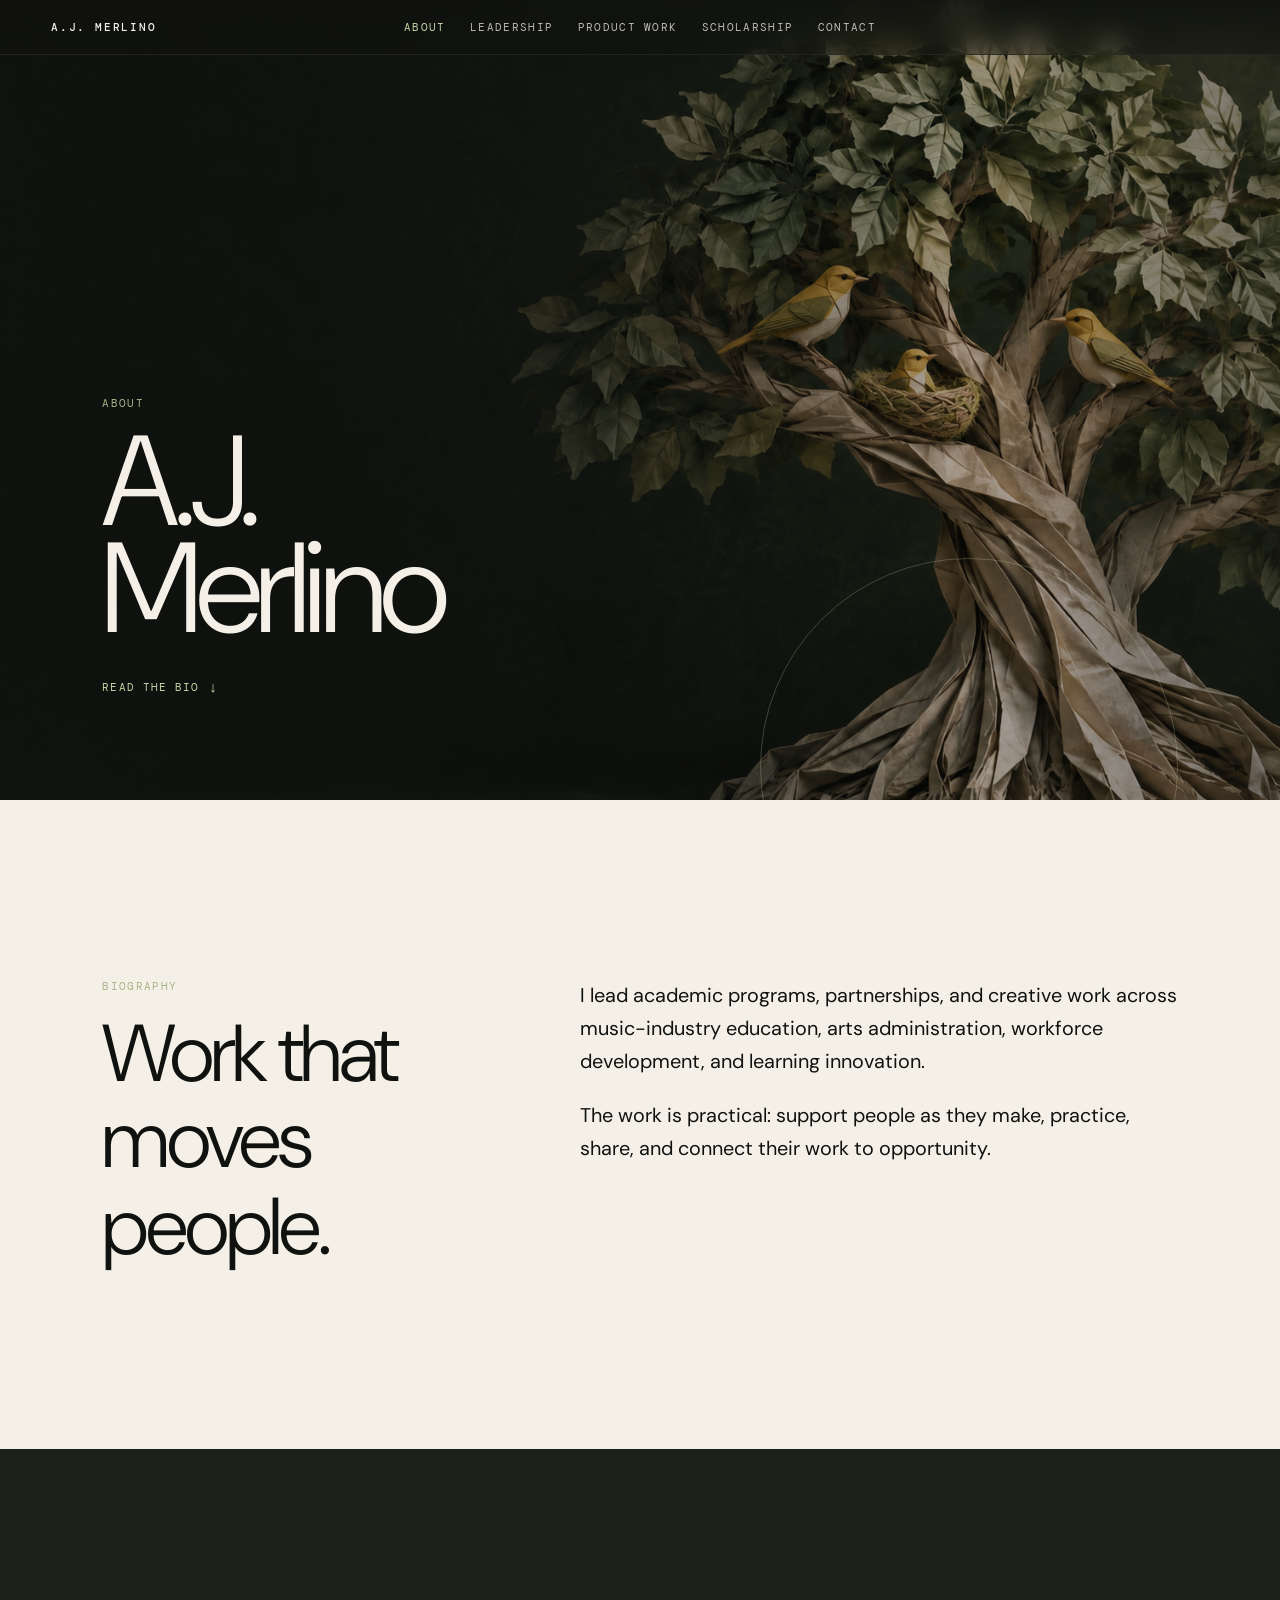
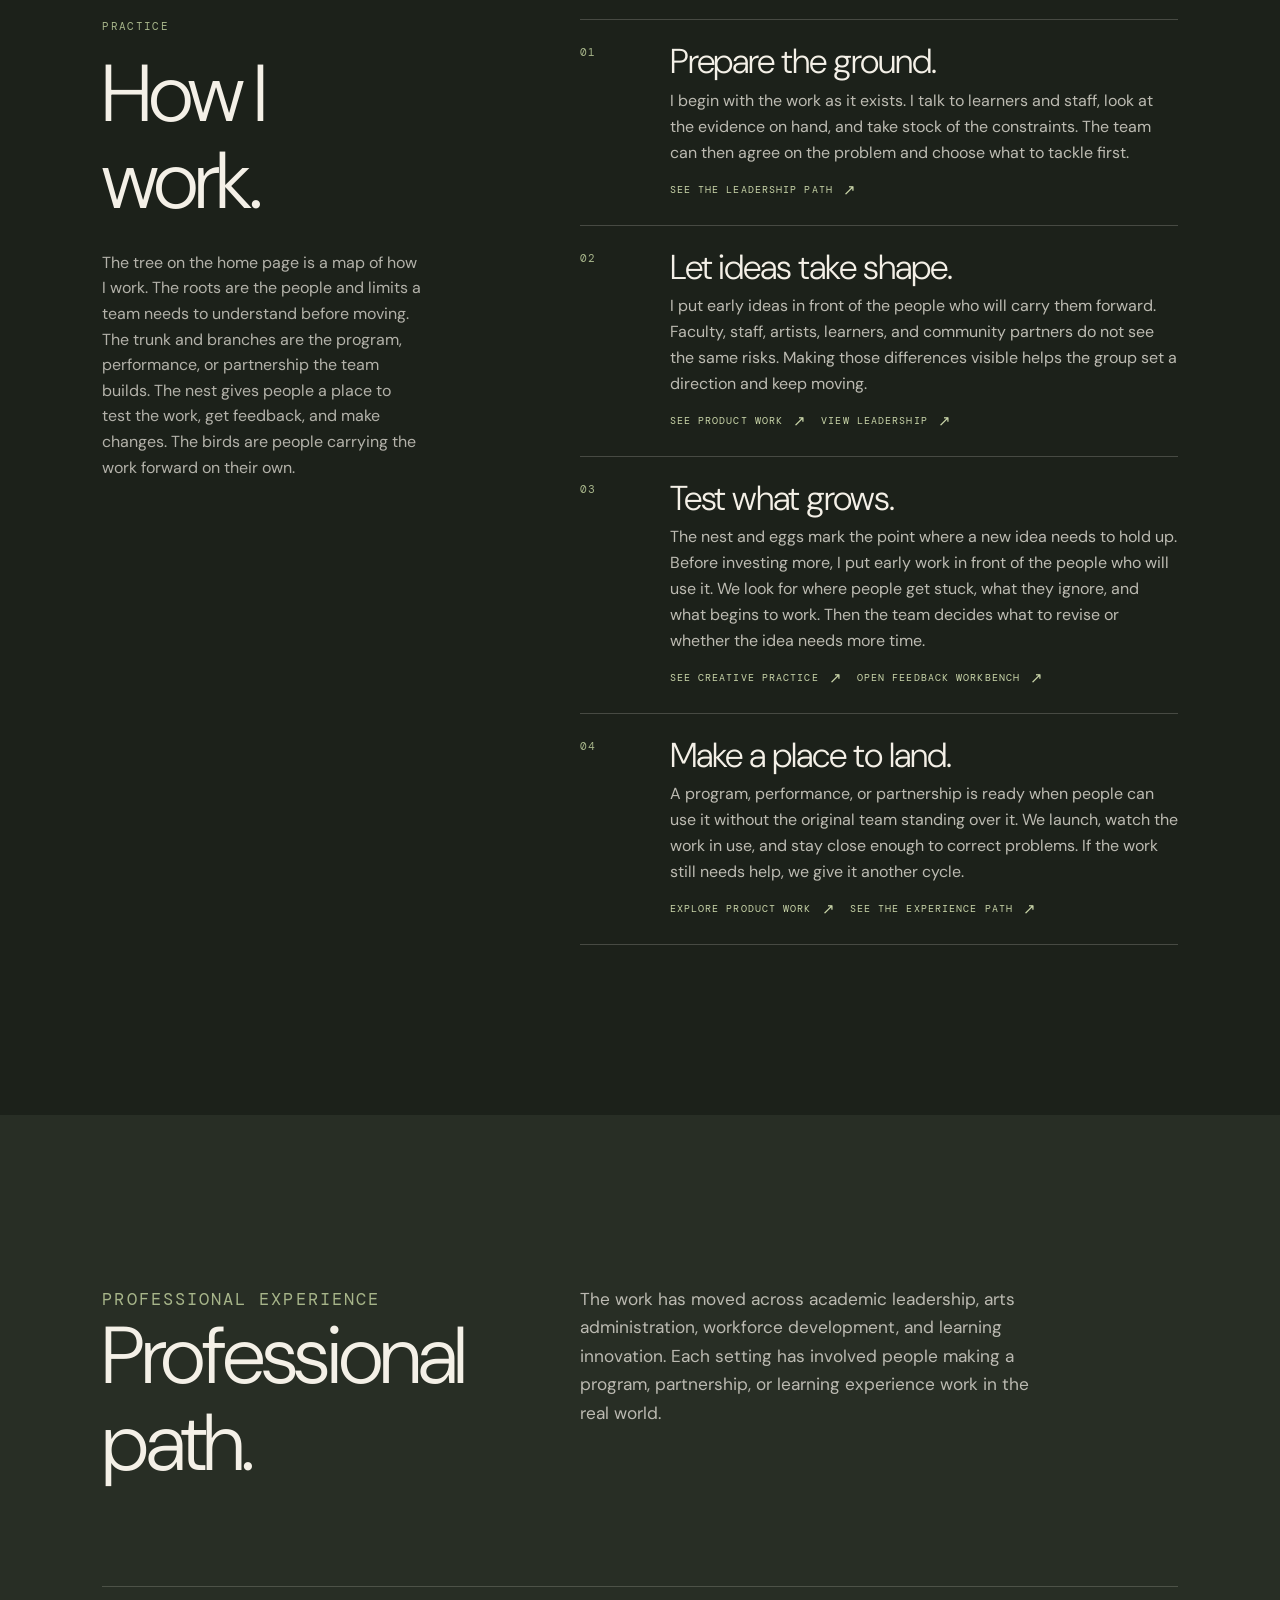
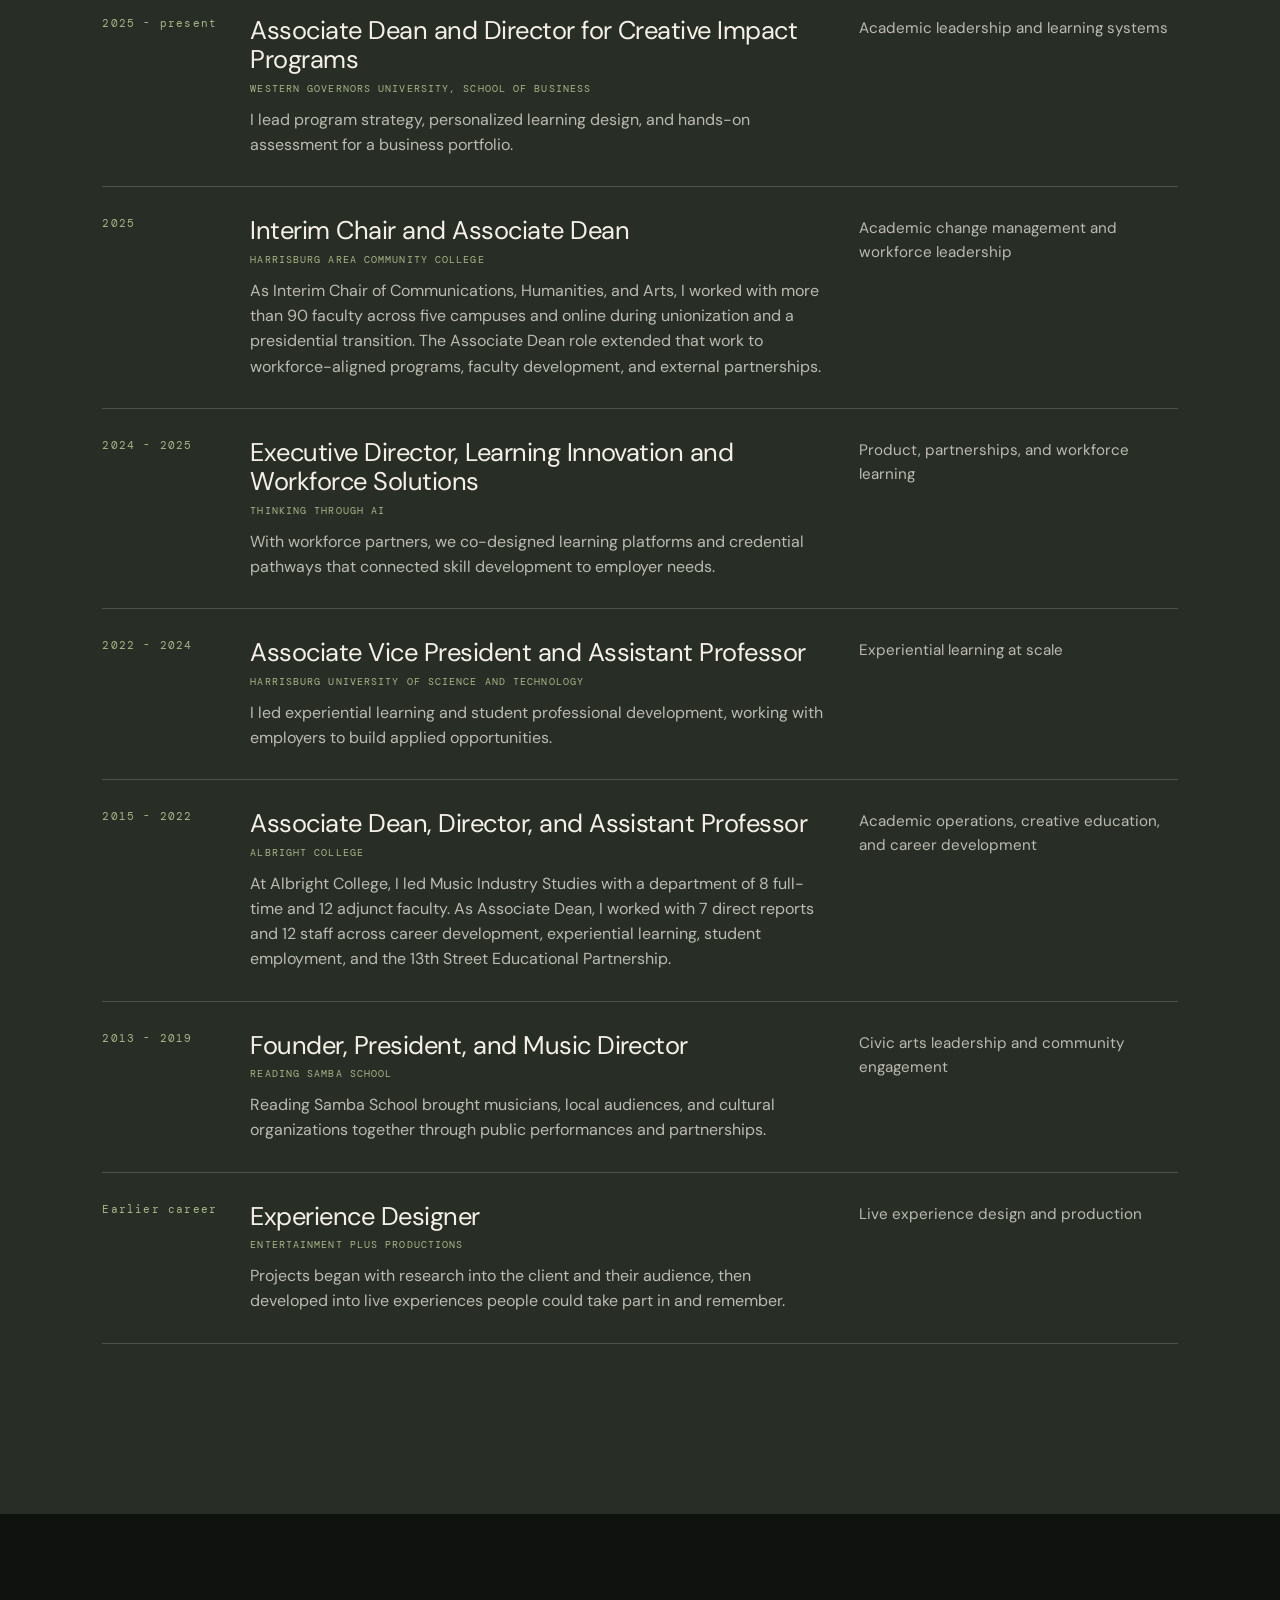
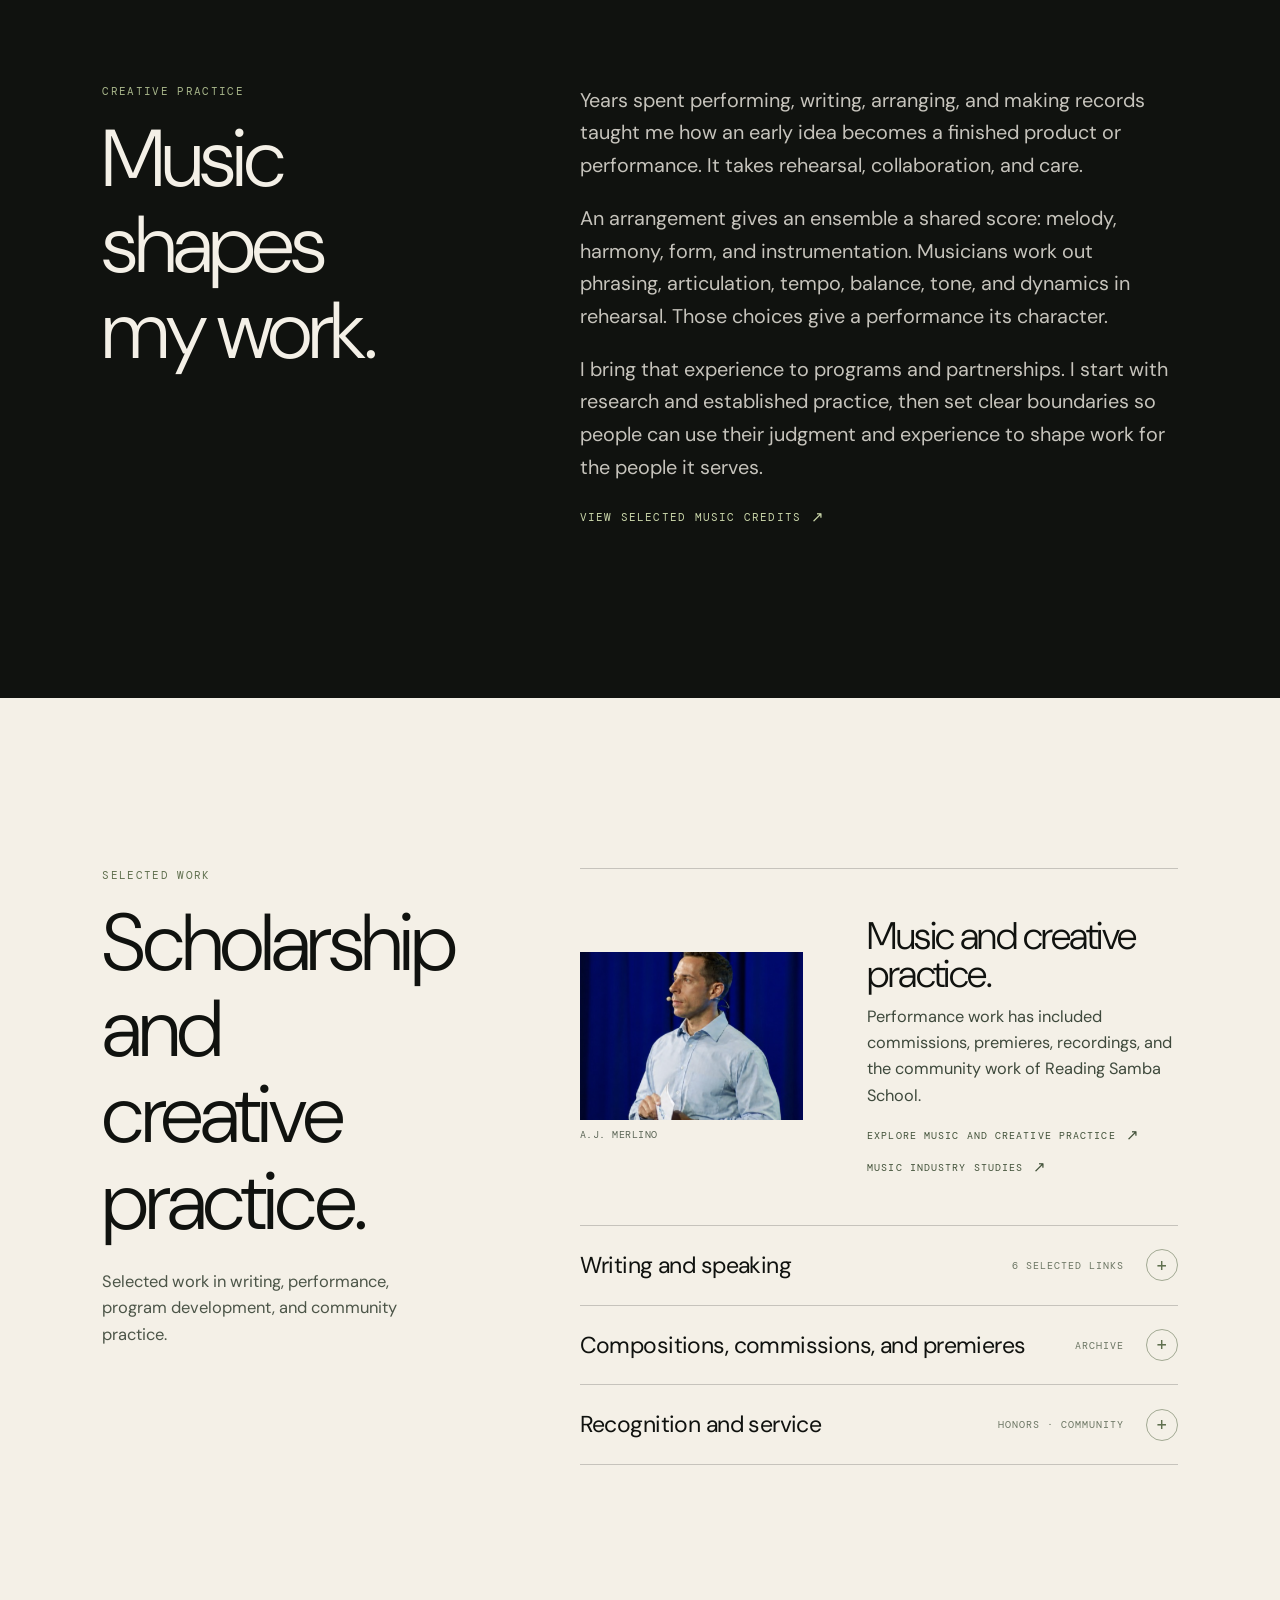
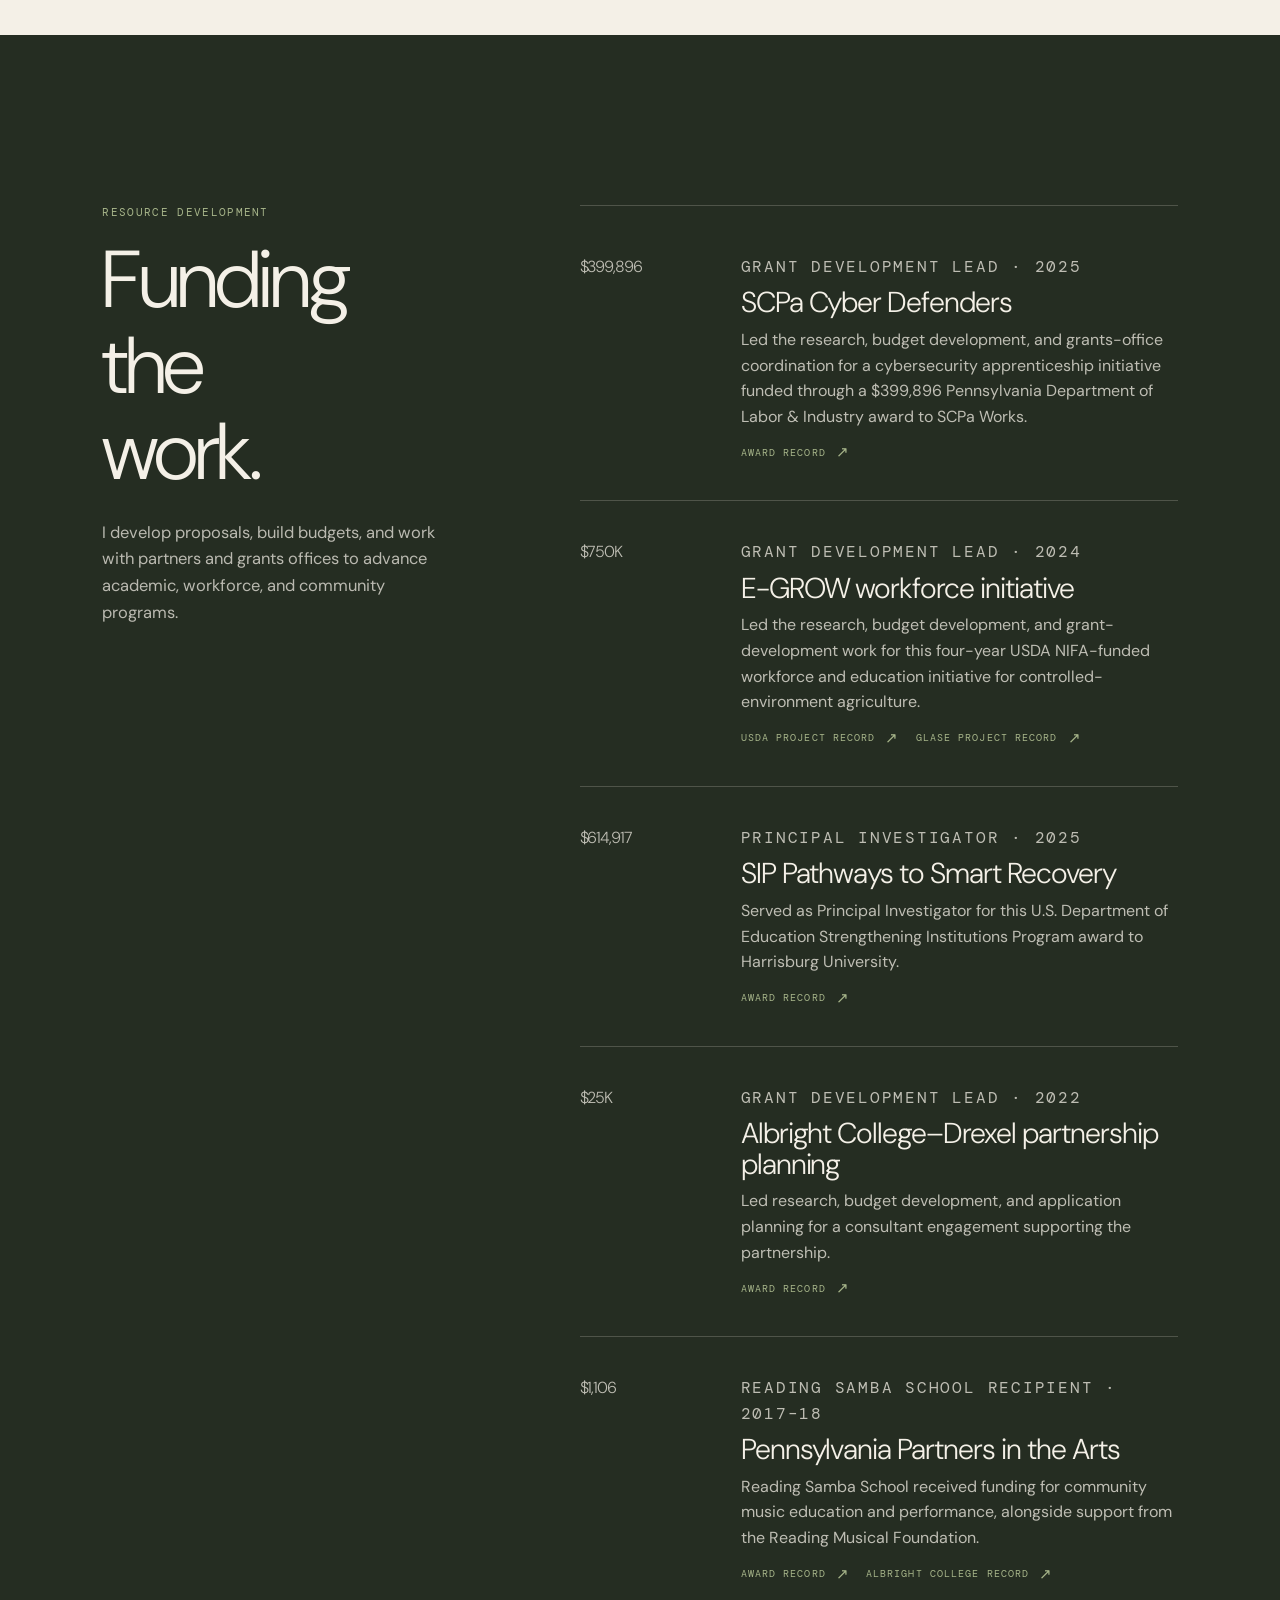
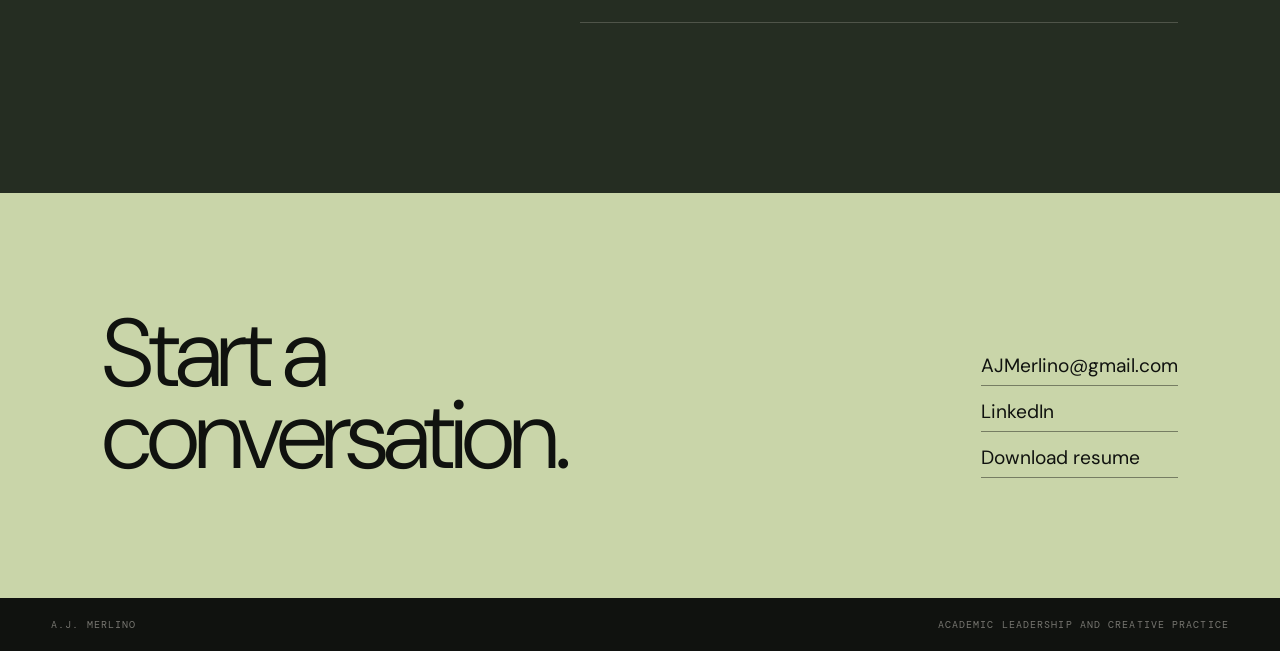
==== commit 2fe0da4d: "Revert "Synchronize current product leadership site" This reverts commit 7c8de62590b867c7eab6ea2d20d" ====
--- a/public/about.html
+++ b/public/about.html
@@ -3,15 +3,15 @@
   <head>
     <meta charset="UTF-8" />
     <meta name="viewport" content="width=device-width, initial-scale=1.0" />
-    <meta name="description" content="Product leadership, AI-enabled learning systems, and program experience for A.J. Merlino." />
-    <title>About A.J. Merlino | AI Learning Product Leadership</title>
+    <meta name="description" content="Academic leadership, arts administration, resource development, and creative practice for A.J. Merlino." />
+    <title>About A.J. Merlino | Academic Arts Leadership</title>
     <link rel="preconnect" href="https://fonts.googleapis.com" />
     <link rel="preconnect" href="https://fonts.gstatic.com" crossorigin />
     <link href="https://fonts.googleapis.com/css2?family=DM+Mono:wght@400;500&amp;family=DM+Sans:opsz,wght@9..40,300;9..40,400;9..40,500&amp;display=swap" rel="stylesheet" />
     <style>
       :root{--ink:#10120f;--moss:#30372d;--lichen:#a7b58a;--bright:#c9d5a9;--paper:#f4f0e7;--fog:#b7b5aa;--mono:"DM Mono",ui-monospace,monospace;--sans:"DM Sans",Arial,sans-serif;--curve:cubic-bezier(.16,1,.3,1)}
       *{box-sizing:border-box}html{scroll-behavior:smooth;background:var(--ink)}body{margin:0;min-width:320px;background:var(--ink);color:var(--paper);font-family:var(--sans);line-height:1.5}a{color:inherit;text-decoration:none}.skip{position:fixed;z-index:20;top:12px;left:50%;padding:9px 12px;background:var(--paper);color:var(--ink);font:11px var(--mono);transform:translate(-50%,-180%);transition:transform .2s var(--curve)}.skip:focus{transform:translate(-50%,0)}
-      .masthead{position:fixed;z-index:10;top:0;right:0;left:0;display:grid;grid-template-columns:1fr auto 1fr;align-items:center;padding:1.25rem clamp(1.25rem,4vw,4.6rem);background:linear-gradient(180deg,rgba(16,18,15,.88),rgba(16,18,15,.42));border-bottom:1px solid rgba(244,240,231,.08);backdrop-filter:blur(12px);font:11px var(--mono);letter-spacing:.12em;text-transform:uppercase}.wordmark{font-weight:500;letter-spacing:.16em}.masthead__links{justify-self:center;display:flex;gap:clamp(.9rem,1.9vw,2.1rem);color:rgba(244,240,231,.76)}.masthead__spacer{justify-self:end;width:1px;height:1px}.masthead a:hover,.masthead a:focus-visible,.text-link:hover,.text-link:focus-visible{color:var(--bright)}
+      .masthead{position:fixed;z-index:10;top:0;right:0;left:0;display:grid;grid-template-columns:1fr auto 1fr;align-items:center;padding:1.25rem clamp(1.25rem,4vw,4.6rem);background:linear-gradient(180deg,rgba(16,18,15,.88),rgba(16,18,15,.42));border-bottom:1px solid rgba(244,240,231,.08);backdrop-filter:blur(12px);font:11px var(--mono);letter-spacing:.12em;text-transform:uppercase}.wordmark{font-weight:500;letter-spacing:.16em}.masthead__links{justify-self:center;display:flex;gap:clamp(.9rem,1.9vw,2.1rem);color:rgba(244,240,231,.76)}.masthead__spacer{justify-self:end;width:1px;height:1px}.masthead a:hover,.masthead a:focus-visible,.masthead a[aria-current="page"],.text-link:hover,.text-link:focus-visible{color:var(--bright)}
       .hero{position:relative;isolation:isolate;display:grid;align-items:end;min-height:min(800px,90svh);padding:clamp(100px,15vw,190px) clamp(20px,8vw,150px) clamp(52px,8vw,110px);overflow:hidden}.hero::before{position:absolute;z-index:-2;inset:0;background:linear-gradient(90deg,rgba(16,18,15,.97) 0%,rgba(16,18,15,.82) 35%,rgba(16,18,15,.3) 75%,rgba(16,18,15,.54) 100%),url("assets/origami-tree-stage-7-birds-v2.png") 64% center/cover no-repeat;content:""}.hero::after{position:absolute;z-index:-1;right:8vw;bottom:-11rem;width:26rem;height:26rem;border:1px solid rgba(201,213,169,.25);border-radius:50%;content:""}.eyebrow,.label{margin:0 0 18px;color:var(--lichen);font:11px var(--mono);letter-spacing:.12em;text-transform:uppercase}.hero h1{max-width:10ch;margin:0;font-size:clamp(4rem,10vw,10.3rem);font-weight:300;letter-spacing:-.045em;line-height:.84}.hero__lede{max-width:36rem;margin:28px 0 0;color:rgba(244,240,231,.86);font-size:clamp(1.12rem,2vw,1.6rem);font-weight:300;line-height:1.5}.hero__jump{display:inline-flex;gap:9px;align-items:center;margin-top:34px;color:var(--bright);font:11px var(--mono);letter-spacing:.1em;text-transform:uppercase}.hero__jump::after{content:"↓";font-size:15px;transition:transform .2s var(--curve)}.hero__jump:hover::after{transform:translateY(4px)}
       main{position:relative;z-index:1}.intro{display:grid;grid-template-columns:minmax(180px,.72fr) minmax(300px,1.28fr);gap:clamp(40px,11vw,190px);padding:clamp(76px,14vw,180px) clamp(20px,8vw,150px);background:var(--paper);color:var(--ink)}.intro h2,.section h2{margin:0;font-size:clamp(3rem,6.3vw,7rem);font-weight:300;letter-spacing:-.035em;line-height:1.07}.intro__body{max-width:44rem}.intro__body p{margin:0 0 22px;font-size:clamp(1.05rem,1.55vw,1.35rem);line-height:1.65}.intro__body p:last-child{margin-bottom:0}.pull{padding-left:20px;border-left:1px solid #9ba48e;color:#354132;font-size:clamp(1.25rem,2vw,1.75rem)!important;line-height:1.48!important}
       .section{padding:clamp(76px,14vw,170px) clamp(20px,8vw,150px)}.practice{display:grid;grid-template-columns:minmax(180px,.72fr) minmax(300px,1.28fr);gap:clamp(40px,11vw,190px);background:#1c211a}.section .label{color:var(--lichen)}.practice__intro{position:sticky;top:104px;align-self:start}.practice__note{max-width:20rem;margin:26px 0 0;color:rgba(244,240,231,.7);font-size:1rem;line-height:1.6}.principles{border-top:1px solid rgba(244,240,231,.2)}.principle{display:grid;grid-template-columns:70px 1fr;gap:20px;padding:25px 0;border-bottom:1px solid rgba(244,240,231,.2)}.principle__number{color:var(--lichen);font:11px var(--mono);letter-spacing:.12em}.principle h3{margin:0 0 8px;font-size:clamp(1.5rem,2.7vw,2.5rem);font-weight:300;letter-spacing:-.03em;line-height:1}.principle p{max-width:35rem;margin:0;color:rgba(244,240,231,.74);font-size:1rem;line-height:1.62}.principle__links{display:flex;flex-wrap:wrap;gap:14px;margin-top:14px}.principle__links .text-link{font-size:10px}
@@ -41,10 +41,10 @@
     <header class="masthead" id="top">
       <a class="wordmark" href="../index.html#top">A.J. Merlino</a>
       <nav class="masthead__links" aria-label="Primary navigation">
-        <a href="#top">About</a>
-        <a href="../index.html#leadership">Leadership</a>
-        <a href="../index.html#work">Products</a>
-        <a href="../index.html#music">Music</a>
+        <a href="#top" aria-current="page">About</a>
+        <a href="projects/music-industry-studies.html">Leadership</a>
+        <a href="../index.html#work">Product work</a>
+        <a href="../index.html#music">Scholarship</a>
         <a href="#contact">Contact</a>
       </nav>
       <span class="masthead__spacer" aria-hidden="true"></span>
@@ -62,28 +62,28 @@
       <section class="intro" id="bio" aria-labelledby="bio-title">
         <div><p class="label">Biography</p><h2 id="bio-title">Work that<br />moves people.</h2></div>
         <div class="intro__body">
-          <p>I lead academic programs and build AI-enabled learning products. The work can be as simple as helping a learner see what to practice next or helping an educator understand whether a course is working.</p>
-          <p>Most of my career has been in higher education and workforce development. Product work grew out of the same question: how do you turn a good idea into something that works for the person on the other end?</p>
+          <p>I lead academic programs, partnerships, and creative work across music-industry education, arts administration, workforce development, and learning innovation.</p>
+          <p>The work is practical: support people as they make, practice, share, and connect their work to opportunity.</p>
         </div>
       </section>
 
       <section class="section practice" aria-labelledby="practice-title">
-        <div class="practice__intro"><p class="label">Practice</p><h2 id="practice-title">How I<br />work.</h2><p class="practice__note">The tree on the home page is a map of how I work. The roots are the people and limits a team needs to understand before moving. The trunk and branches are the program, product, or partnership the team builds. The nest gives people a place to test the work, get feedback, and make changes. The birds are people using the work on their own.</p></div>
+        <div class="practice__intro"><p class="label">Practice</p><h2 id="practice-title">How I<br />work.</h2><p class="practice__note">The tree on the home page is a map of how I work. The roots are the people and limits a team needs to understand before moving. The trunk and branches are the program, performance, or partnership the team builds. The nest gives people a place to test the work, get feedback, and make changes. The birds are people carrying the work forward on their own.</p></div>
         <div class="principles">
           <article class="principle"><span class="principle__number">01</span><div><h3>Prepare the ground.</h3><p>I begin with the work as it exists. I talk to learners and staff, look at the evidence on hand, and take stock of the constraints. The team can then agree on the problem and choose what to tackle first.</p><div class="principle__links"><a class="text-link" href="#experience-title">See the leadership path</a></div></div></article>
-          <article class="principle"><span class="principle__number">02</span><div><h3>Let ideas take shape.</h3><p>I put rough briefs and prototypes in front of the people who have to make them work. Educators, designers, engineers, and partners do not see the same risks. I make those differences visible, establish a direction, and keep the team moving.</p><div class="principle__links"><a class="text-link" href="../index.html#work">See product systems</a><a class="text-link" href="../index.html#leadership">See leadership highlights</a></div></div></article>
-          <article class="principle"><span class="principle__number">03</span><div><h3>Test what grows.</h3><p>The nest and eggs mark the point where a new idea needs to hold up. I put early versions in front of the people who will use them before we invest more in the work. We look for where people get stuck, what they ignore, and what begins to work. Then the team decides what to revise or whether the idea needs more time.</p><div class="principle__links"><a class="text-link" href="projects/msdsgn-prototype-feedback-workbench.html" target="_blank" rel="noopener noreferrer">Open Feedback Workbench</a><a class="text-link" href="projects/coach-training-ann.html" target="_blank" rel="noopener noreferrer">Open AI coach evaluation</a></div></div></article>
-          <article class="principle"><span class="principle__number">04</span><div><h3>Make a place to land.</h3><p>A project is ready when people can use it without the original team standing over it. We launch, watch the work in use, and stay close enough to correct problems. If a product still needs help, we give it another cycle.</p><div class="principle__links"><a class="text-link" href="../index.html#work">Explore learning systems</a><a class="text-link" href="#experience-title">See the experience path</a></div></div></article>
+          <article class="principle"><span class="principle__number">02</span><div><h3>Let ideas take shape.</h3><p>I put early ideas in front of the people who will carry them forward. Faculty, staff, artists, learners, and community partners do not see the same risks. Making those differences visible helps the group set a direction and keep moving.</p><div class="principle__links"><a class="text-link" href="../index.html#work">See product work</a><a class="text-link" href="projects/music-industry-studies.html">View leadership</a></div></div></article>
+          <article class="principle"><span class="principle__number">03</span><div><h3>Test what grows.</h3><p>The nest and eggs mark the point where a new idea needs to hold up. Before investing more, I put early work in front of the people who will use it. We look for where people get stuck, what they ignore, and what begins to work. Then the team decides what to revise or whether the idea needs more time.</p><div class="principle__links"><a class="text-link" href="../index.html#music">See creative practice</a><a class="text-link" href="projects/msdsgn-prototype-feedback-workbench.html" target="_blank" rel="noopener noreferrer">Open Feedback Workbench</a></div></div></article>
+          <article class="principle"><span class="principle__number">04</span><div><h3>Make a place to land.</h3><p>A program, performance, or partnership is ready when people can use it without the original team standing over it. We launch, watch the work in use, and stay close enough to correct problems. If the work still needs help, we give it another cycle.</p><div class="principle__links"><a class="text-link" href="../index.html#work">Explore product work</a><a class="text-link" href="#experience-title">See the experience path</a></div></div></article>
         </div>
       </section>
 
       <section class="section experience" aria-labelledby="experience-title">
-        <div class="experience__head"><div><p class="label">Professional experience</p><h2 id="experience-title">Professional<br />path.</h2></div><p>My roles have included product leadership, learning innovation, workforce development, and academic operations. In each setting, the task has been to help a team move an idea from conversation into a program, product, or service people can use.</p></div>
+        <div class="experience__head"><div><p class="label">Professional experience</p><h2 id="experience-title">Professional<br />path.</h2></div><p>The work has moved across academic leadership, arts administration, workforce development, and learning innovation. Each setting has involved people making a program, partnership, or learning experience work in the real world.</p></div>
         <ol class="timeline">
-          <li><span class="timeline__date">2025 - present</span><div><h3>Associate Dean and Director for Creative Impact Programs</h3><span class="timeline__org">Western Governors University, School of Business</span><p>The role brings program strategy, personalized learning design, and hands-on assessment together for a business portfolio.</p></div><p class="timeline__role">Academic leadership and learning systems</p></li>
+          <li><span class="timeline__date">2025 - present</span><div><h3>Associate Dean and Director for Creative Impact Programs</h3><span class="timeline__org">Western Governors University, School of Business</span><p>I lead program strategy, personalized learning design, and hands-on assessment for a business portfolio.</p></div><p class="timeline__role">Academic leadership and learning systems</p></li>
           <li><span class="timeline__date">2025</span><div><h3>Interim Chair and Associate Dean</h3><span class="timeline__org">Harrisburg Area Community College</span><p>As Interim Chair of Communications, Humanities, and Arts, I worked with more than 90 faculty across five campuses and online during unionization and a presidential transition. The Associate Dean role extended that work to workforce-aligned programs, faculty development, and external partnerships.</p></div><p class="timeline__role">Academic change management and workforce leadership</p></li>
           <li><span class="timeline__date">2024 - 2025</span><div><h3>Executive Director, Learning Innovation and Workforce Solutions</h3><span class="timeline__org">Thinking Through AI</span><p>With workforce partners, we co-designed learning platforms and credential pathways that connected skill development to employer needs.</p></div><p class="timeline__role">Product, partnerships, and workforce learning</p></li>
-          <li><span class="timeline__date">2022 - 2024</span><div><h3>Associate Vice President and Associate Professor</h3><span class="timeline__org">Harrisburg University of Science and Technology</span><p>I led experiential learning and student professional development, working with employers to build applied opportunities.</p></div><p class="timeline__role">Experiential learning at scale</p></li>
+          <li><span class="timeline__date">2022 - 2024</span><div><h3>Associate Vice President and Assistant Professor</h3><span class="timeline__org">Harrisburg University of Science and Technology</span><p>I led experiential learning and student professional development, working with employers to build applied opportunities.</p></div><p class="timeline__role">Experiential learning at scale</p></li>
           <li><span class="timeline__date">2015 - 2022</span><div><h3>Associate Dean, Director, and Assistant Professor</h3><span class="timeline__org">Albright College</span><p>At Albright College, I led Music Industry Studies with a department of 8 full-time and 12 adjunct faculty. As Associate Dean, I worked with 7 direct reports and 12 staff across career development, experiential learning, student employment, and the 13th Street Educational Partnership.</p></div><p class="timeline__role">Academic operations, creative education, and career development</p></li>
           <li><span class="timeline__date">2013 - 2019</span><div><h3>Founder, President, and Music Director</h3><span class="timeline__org">Reading Samba School</span><p>Reading Samba School brought musicians, local audiences, and cultural organizations together through public performances and partnerships.</p></div><p class="timeline__role">Civic arts leadership and community engagement</p></li>
           <li><span class="timeline__date">Earlier career</span><div><h3>Experience Designer</h3><span class="timeline__org">Entertainment Plus Productions</span><p>Projects began with research into the client and their audience, then developed into live experiences people could take part in and remember.</p></div><p class="timeline__role">Live experience design and production</p></li>
@@ -91,19 +91,19 @@
       </section>
 
       <section class="section music" aria-labelledby="music-title">
-        <div><p class="label">A second practice</p><h2 id="music-title">Music stays<br />in my work.</h2></div>
-        <div class="music__body"><p>Years spent performing, writing, arranging, and making records taught me how an early idea becomes a finished product or performance: through rehearsal, collaboration, and careful craft.</p><p>An arrangement gives an ensemble a shared score: melody, harmony, form, and instrumentation. Musicians work out the phrasing, articulation, tempo, balance, tone, and dynamics in rehearsal. Those choices carry into performance and give the piece its character.</p><p>That experience informs how I lead programs, products, and teams. I start with research and established practice, then set clear constraints so people can use their judgment and experience to shape work for the audience it serves.</p><a class="text-link" href="../index.html#music">View selected music credits</a></div>
+        <div><p class="label">Creative practice</p><h2 id="music-title">Music shapes<br />my work.</h2></div>
+        <div class="music__body"><p>Years spent performing, writing, arranging, and making records taught me how an early idea becomes a finished product or performance. It takes rehearsal, collaboration, and care.</p><p>An arrangement gives an ensemble a shared score: melody, harmony, form, and instrumentation. Musicians work out phrasing, articulation, tempo, balance, tone, and dynamics in rehearsal. Those choices give a performance its character.</p><p>I bring that experience to programs and partnerships. I start with research and established practice, then set clear boundaries so people can use their judgment and experience to shape work for the people it serves.</p><a class="text-link" href="../index.html#music">View selected music credits</a></div>
       </section>
 
       <section class="section scholarship scholarship--archive" aria-hidden="true">
-        <div class="scholarship__intro"><p class="label">Selected record</p><h2 id="scholarship-title">Scholarship and<br />creative practice.</h2><p>Writing, performance, program development, and community work.</p></div>
+        <div class="scholarship__intro"><p class="label">Selected work</p><h2 id="scholarship-title">Scholarship and<br />creative practice.</h2><p>Writing, performance, program development, and community work.</p></div>
         <div class="scholarship__list">
           <article class="scholarship__item"><h3>Public scholarship and speaking</h3><p>I write and present on experiential learning, workforce development, AI, and the systems that make learning connect to practice. My work includes conference presentations for academic leaders and published commentary for higher-education and workforce audiences.</p><div class="scholarship__links"><a class="text-link" href="https://www.highereducationdigest.com/using-project-management-principles-to-develop-academic-learning-communities/" target="_blank" rel="noopener noreferrer">Academic learning communities</a><a class="text-link" href="https://www.highereducationdigest.com/preparing-for-the-real-world-how-learn-work-earn-programs-are-changing-the-face-of-higher-education/" target="_blank" rel="noopener noreferrer">Learn, work, earn</a><a class="text-link" href="https://www.digitalfirstmagazine.com/the-future-of-workforce-development-embracing-ai/" target="_blank" rel="noopener noreferrer">AI and workforce development</a><a class="text-link" href="https://portal.acad.org/files/ACAD2023_AnnMtg_program_Complete_14Nov2022.pdf" target="_blank" rel="noopener noreferrer">Academic deans conference</a></div></article>
           <article class="scholarship__item"><h3>Performance research</h3><p>My doctoral lecture-recital at the University of Nevada, Las Vegas examined sustainable preparation for percussion performance through exercise and nutrition.</p><div class="scholarship__links"><a class="text-link" href="https://www.unlv.edu/sites/default/files/Merlino%2C%20AJ%2004.27.14.pdf" target="_blank" rel="noopener noreferrer">View the UNLV program</a></div></article>
           <article class="scholarship__item"><h3>Recordings, arrangements, and performance</h3><p>The recordings on this site document work across progressive rock, soul, experimental music, and independent projects.</p><div class="scholarship__links"><a class="text-link" href="../index.html#music">Selected music credits</a></div></article>
           <article class="scholarship__item scholarship__feature"><div class="scholarship__feature-copy"><h3>Compositions, commissions, and premieres</h3><p>In 2019, I hosted, composed, promoted, and performed in <em>Sound Masses and Wine Glasses</em>. I have also commissioned work from Casey Cangelosi, Pius Cheung, Igor Silva, and Justin Raines, and premiered new pieces for multi-percussion, marimba, and cimbalom by David T. Little, Virko Bailey, Jim Barnes, Scott Steele, Eric Whitacre, and Michael Daugherty.</p><p>My performance work has included international premieres and a masterclass at the International Percussion Festival in Córdoba, Argentina.</p><div class="scholarship__links"><a class="text-link" href="assets/sound-masses-and-wine-glasses-2019.jpg" target="_blank" rel="noopener noreferrer">Sound Masses &amp; Wine Glasses poster</a><a class="text-link" href="assets/cordoba-international-percussion-festival-2012.jpg" target="_blank" rel="noopener noreferrer">Córdoba festival poster</a><a class="text-link" href="assets/reading-eagle-fringe-instrument-master.jpg" target="_blank" rel="noopener noreferrer">Reading Eagle profile</a><a class="text-link" href="assets/reading-symphony-orchestra-review.png" target="_blank" rel="noopener noreferrer">Reading Symphony Orchestra review</a></div></div><div class="scholarship__poster-grid"><figure class="scholarship__visual scholarship__visual--poster"><img src="assets/sound-masses-and-wine-glasses-2019.jpg" alt="2019 Sound Masses & Wine Glasses event poster featuring A.J. Merlino and Mike D&rsquo;Errico" loading="lazy" /><figcaption>Sound Masses &amp; Wine Glasses, 2019</figcaption></figure><figure class="scholarship__visual scholarship__visual--poster"><img src="assets/cordoba-international-percussion-festival-2012.jpg" alt="2012 Festival Internacional de Percusión poster listing A.J. Merlino among international guest artists" loading="lazy" /><figcaption>International Percussion Festival, Córdoba, 2012</figcaption></figure><figure class="scholarship__visual scholarship__visual--poster"><img src="assets/reading-eagle-fringe-instrument-master.jpg" alt="Reading Eagle article titled KU instructor a fringe-instrument master, with photographs of A.J. Merlino performing" loading="lazy" /><figcaption>Reading Eagle profile</figcaption></figure><figure class="scholarship__visual scholarship__visual--poster"><img src="assets/reading-symphony-orchestra-review.png" alt="Reading Eagle concert review of the Reading Symphony Orchestra naming A.J. Merlino" loading="lazy" /><figcaption>Reading Symphony Orchestra review</figcaption></figure></div></article>
           <article class="scholarship__item scholarship__feature"><div class="scholarship__feature-copy"><h3>Portrait of the Artist</h3><p>The <em>Reading Eagle</em> profiled my work as a percussionist, educator, and founder of Reading Samba School in 2017.</p><div class="scholarship__links"><a class="text-link" href="https://www.readingeagle.com/2017/08/31/portrait-of-the-artist-aj-merlino-takes-percussion-to-the-people/" target="_blank" rel="noopener noreferrer">Read the profile</a></div></div><figure class="scholarship__visual"><img src="assets/reading-eagle-portrait-aj-merlino-2017.png" alt="A.J. Merlino photographed with percussion instruments for the Reading Eagle Portrait of the Artist series" loading="lazy" /><figcaption><a href="https://www.readingeagle.com/2017/08/31/portrait-of-the-artist-aj-merlino-takes-percussion-to-the-people/" target="_blank" rel="noopener noreferrer">Reading Eagle, 2017</a> · Photo: Jeremy Drey</figcaption></figure></article>
-          <article class="scholarship__item"><h3>Program development for the music industry</h3><p>I built Music Industry Studies around the relationship between creative practice, curriculum, live production, mentorship, and professional networks.</p><div class="scholarship__links"><a class="text-link" href="projects/music-industry-studies.html">Read more</a></div></article>
+          <article class="scholarship__item"><h3>Program development for the music industry</h3><p>I built Music Industry Studies around the relationship between creative practice, curriculum, live production, mentorship, and professional networks.</p><div class="scholarship__links"><a class="text-link" href="projects/music-industry-studies.html">View leadership</a></div></article>
           <article class="scholarship__item"><h3>Educator of Note</h3><p>I was named the 2025 Educator of Note by the Central Pennsylvania Music Hall of Fame and was a five-time quarterfinalist for the GRAMMY Music Educator Award.</p><div class="scholarship__links"><a class="text-link" href="https://www.harrisburgu.edu/news/2024-11-15-aj-merlino-2025-educator-of-note-award/" target="_blank" rel="noopener noreferrer">Read the announcement</a></div></article>
           <article class="scholarship__item"><h3>Campus Sustainability Champion</h3><p>Recognized in 2024 by the Pennsylvania Environmental Resource Consortium for contributions to sustainability across higher education and community practice.</p></article>
           <article class="scholarship__item"><h3>Civic and advisory leadership</h3><p>I founded and led Reading Samba School, and I contribute to organizations working across community arts, workforce development, technology, and regional opportunity. My service includes Recycle Bicycle Harrisburg, American Marketing Association of Central PA, Technology Council of Central Pennsylvania, SCPa Works, PaArtners, and Berks JazzFest.</p><div class="scholarship__links"><a class="text-link" href="https://www.newjerseystage.com/articles/2015/12/08/remember-jones-brings-new-samba-show-to-ocean-county-college/" target="_blank" rel="noopener noreferrer">Reading Samba School</a><a class="text-link" href="https://rbhburg.org/document/newsletter-december-16th-2023/" target="_blank" rel="noopener noreferrer">Recycle Bicycle Harrisburg</a></div></article>
@@ -125,7 +125,7 @@
             <div>
               <h3>Music and creative practice.</h3>
               <p>Performance work has included commissions, premieres, recordings, and the community work of Reading Samba School.</p>
-              <div class="scholarship-index__links"><a class="text-link" href="../index.html#music">Music credits</a><a class="text-link" href="projects/music-industry-studies.html">Music Industry Studies</a></div>
+              <div class="scholarship-index__links"><a class="text-link" href="../index.html#music">Explore music and creative practice</a><a class="text-link" href="projects/music-industry-studies.html">Music Industry Studies</a></div>
             </div>
           </article>
           <details>
@@ -135,7 +135,7 @@
           </details>
           <details>
             <summary>Compositions, commissions, and premieres <span class="scholarship-index__count">Archive</span></summary>
-            <div class="scholarship-index__detail"><p><em>Sound Masses and Wine Glasses</em> brought together original music, performance, and glass art in 2019. My work also includes commissions from Casey Cangelosi, Pius Cheung, Igor Silva, and Justin Raines; premieres for multi-percussion, marimba, and cimbalom; and a masterclass at the International Percussion Festival in Córdoba, Argentina.</p><div class="scholarship-index__links"><a class="text-link" href="https://www.unlv.edu/sites/default/files/Merlino%2C%20AJ%2004.27.14.pdf" target="_blank" rel="noopener noreferrer">Performance research</a><a class="text-link" href="assets/reading-eagle-fringe-instrument-master.jpg" target="_blank" rel="noopener noreferrer">Reading Eagle profile</a><a class="text-link" href="assets/reading-symphony-orchestra-review.png" target="_blank" rel="noopener noreferrer">Reading Symphony review</a></div><div class="scholarship-index__archive"><a href="assets/sound-masses-and-wine-glasses-2019.jpg" target="_blank" rel="noopener noreferrer"><img src="assets/sound-masses-and-wine-glasses-2019.jpg" alt="Sound Masses and Wine Glasses poster" loading="lazy" /></a><a href="assets/cordoba-international-percussion-festival-2012.jpg" target="_blank" rel="noopener noreferrer"><img src="assets/cordoba-international-percussion-festival-2012.jpg" alt="Córdoba International Percussion Festival poster" loading="lazy" /></a><a href="assets/reading-eagle-fringe-instrument-master.jpg" target="_blank" rel="noopener noreferrer"><img src="assets/reading-eagle-fringe-instrument-master.jpg" alt="Reading Eagle profile clipping" loading="lazy" /></a><a href="assets/reading-symphony-orchestra-review.png" target="_blank" rel="noopener noreferrer"><img src="assets/reading-symphony-orchestra-review.png" alt="Reading Symphony Orchestra review clipping" loading="lazy" /></a></div></div>
+            <div class="scholarship-index__detail"><p><em>Sound Masses and Wine Glasses</em> brought together original music, performance, and glass art in 2019. My work also includes commissions from Casey Cangelosi, Pius Cheung, Igor Silva, and Justin Raines; premieres for multi-percussion, marimba, and cimbalom; and a masterclass at the International Percussion Festival in Córdoba, Argentina.</p><div class="scholarship-index__links"><a class="text-link" href="../index.html#music">Explore music and creative practice</a><a class="text-link" href="https://www.unlv.edu/sites/default/files/Merlino%2C%20AJ%2004.27.14.pdf" target="_blank" rel="noopener noreferrer">Performance research</a><a class="text-link" href="assets/reading-eagle-fringe-instrument-master.jpg" target="_blank" rel="noopener noreferrer">Reading Eagle profile</a><a class="text-link" href="assets/reading-symphony-orchestra-review.png" target="_blank" rel="noopener noreferrer">Reading Symphony review</a></div><div class="scholarship-index__archive"><a href="assets/sound-masses-and-wine-glasses-2019.jpg" target="_blank" rel="noopener noreferrer"><img src="assets/sound-masses-and-wine-glasses-2019.jpg" alt="Sound Masses and Wine Glasses poster" loading="lazy" /></a><a href="assets/cordoba-international-percussion-festival-2012.jpg" target="_blank" rel="noopener noreferrer"><img src="assets/cordoba-international-percussion-festival-2012.jpg" alt="Córdoba International Percussion Festival poster" loading="lazy" /></a><a href="assets/reading-eagle-fringe-instrument-master.jpg" target="_blank" rel="noopener noreferrer"><img src="assets/reading-eagle-fringe-instrument-master.jpg" alt="Reading Eagle profile clipping" loading="lazy" /></a><a href="assets/reading-symphony-orchestra-review.png" target="_blank" rel="noopener noreferrer"><img src="assets/reading-symphony-orchestra-review.png" alt="Reading Symphony Orchestra review clipping" loading="lazy" /></a></div></div>
           </details>
           <details>
             <summary>Recognition and service <span class="scholarship-index__count">Honors · community</span></summary>
@@ -145,7 +145,7 @@
       </section>
 
       <section class="section resources resources--archive" aria-hidden="true">
-        <div class="resources__intro"><p class="label">Resource development</p><h2 id="resources-title">Funding the<br />work.</h2><p>I have led grant applications and funding proposals for workforce and education projects. My role has included research, budget development, and coordination with partner organizations and grants offices.</p></div>
+        <div class="resources__intro"><p class="label">Resource development</p><h2 id="resources-title">Funding the<br />work.</h2><p>I develop proposals, build budgets, and work with partners and grants offices to advance academic, workforce, and community programs.</p></div>
         <ol class="resource-list">
           <li><span class="resource-list__number">01</span><div><p class="resource-list__tag">Principal Investigator · 2025</p><h3><a href="https://www.ed.gov/grants-and-programs/grants-higher-education/improvement-of-postsecondary-education/strengthening-institutions-program-84031a/grant-awards" target="_blank" rel="noopener noreferrer">$614,917 SIP Pathways to Smart Recovery</a></h3><p>Served as Principal Investigator for this U.S. Department of Education Strengthening Institutions Program award to Harrisburg University.</p></div></li>
           <li><span class="resource-list__number">02</span><div><p class="resource-list__tag">Grant development lead · 2025</p><h3><a href="https://www.pa.gov/agencies/dli/newsroom/shapiro-administration-invests-more-than--6-6-million-in-health-" target="_blank" rel="noopener noreferrer">$399,896 for SCPa Cyber Defenders</a></h3><p>Led the research, budget development, and grants-office coordination for a cybersecurity apprenticeship initiative funded through a Pennsylvania Department of Labor &amp; Industry award to SCPa Works.</p></div></li>
@@ -160,7 +160,7 @@
         <div class="resources-index__intro">
           <p class="label">Resource development</p>
           <h2 id="resources-index-title">Funding the<br />work.</h2>
-          <p>I have written grants, built budgets, and worked with partners and grants offices to fund workforce programs.</p>
+          <p>I develop proposals, build budgets, and work with partners and grants offices to advance academic, workforce, and community programs.</p>
         </div>
         <div class="resources-index__body">
           <ol class="resources-index__awards">
@@ -175,6 +175,6 @@
     </main>
 
     <section class="contact" id="contact" aria-labelledby="contact-title"><h2 id="contact-title">Start a<br />conversation.</h2><div class="contact__links"><a href="mailto:AJMerlino@gmail.com">AJMerlino@gmail.com</a><a href="https://www.linkedin.com/in/ajmerlino/" target="_blank" rel="noopener noreferrer">LinkedIn</a><a href="files/AJ-Merlino-Resume-2026.pdf" download>Download resume</a></div></section>
-    <footer class="footer"><span>A.J. Merlino</span><span>AI learning systems and product leadership</span></footer>
+    <footer class="footer"><span>A.J. Merlino</span><span>Academic leadership and creative practice</span></footer>
   </body>
 </html>
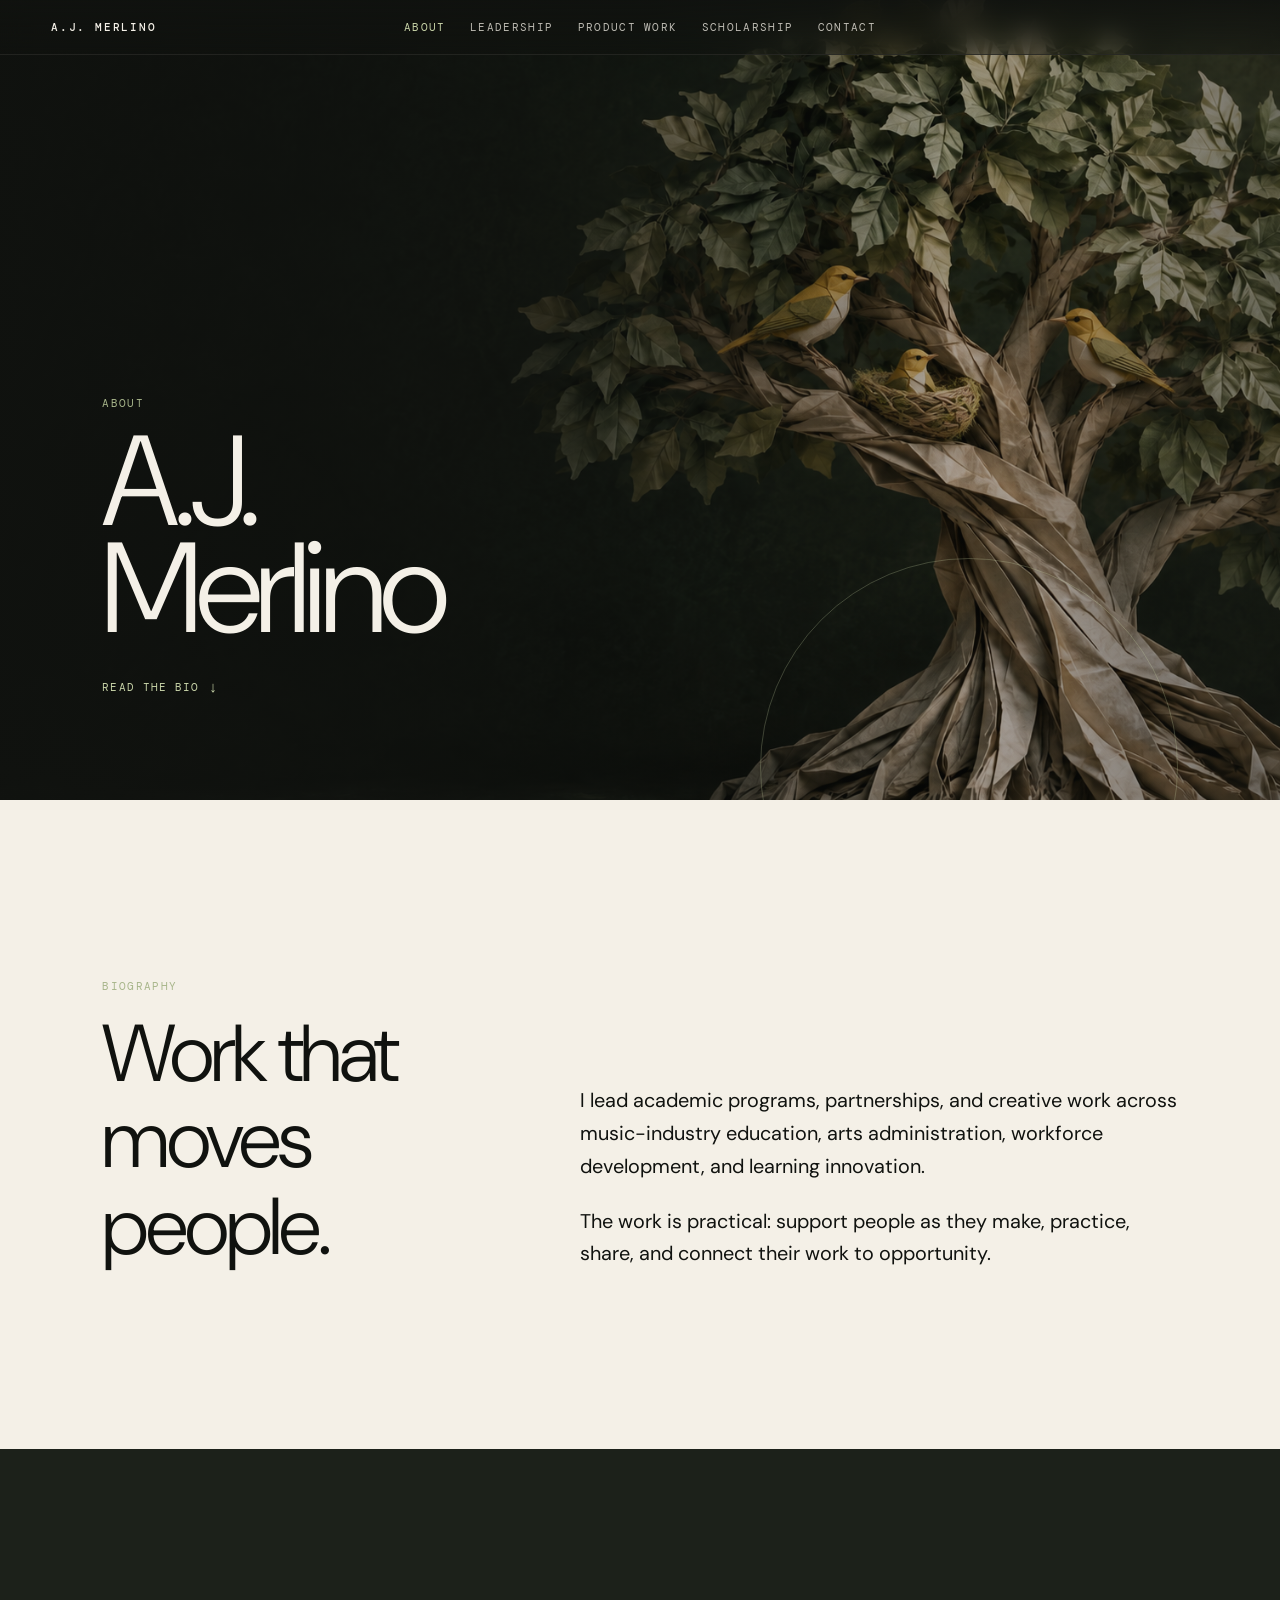
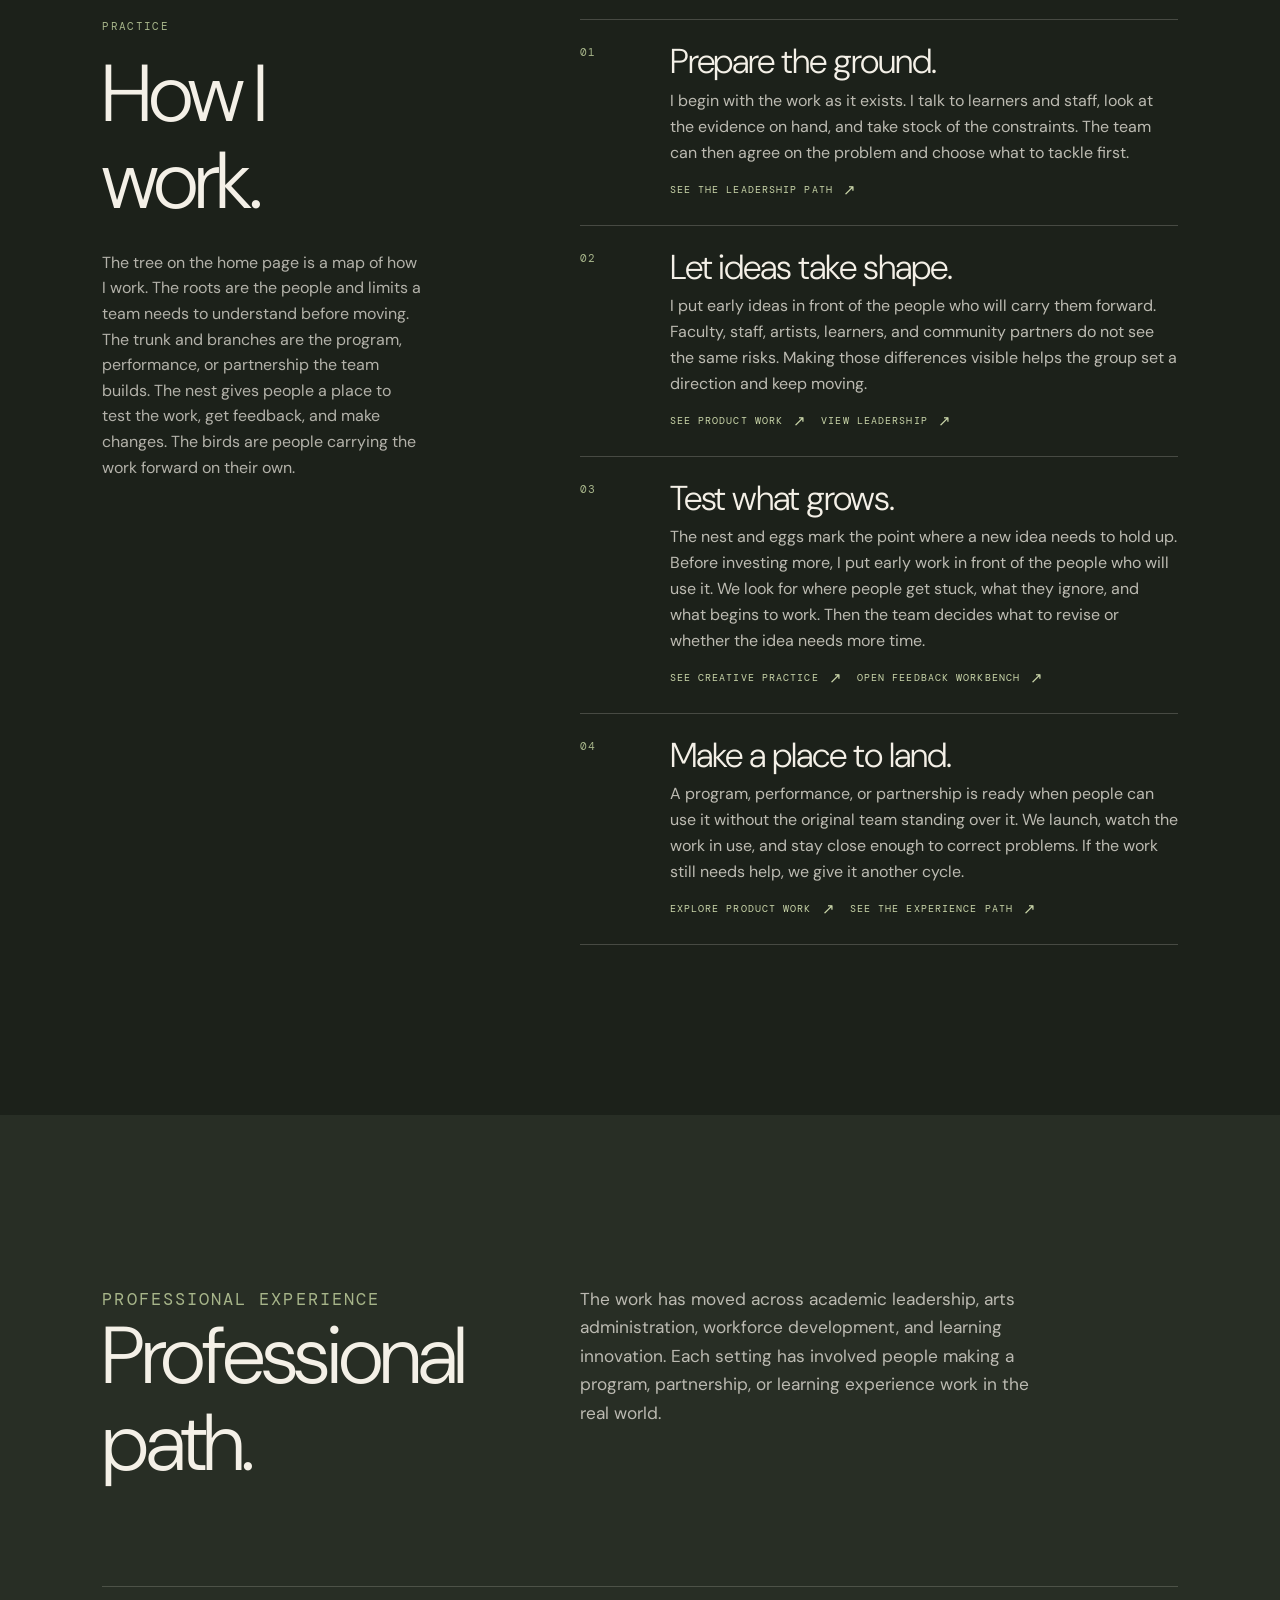
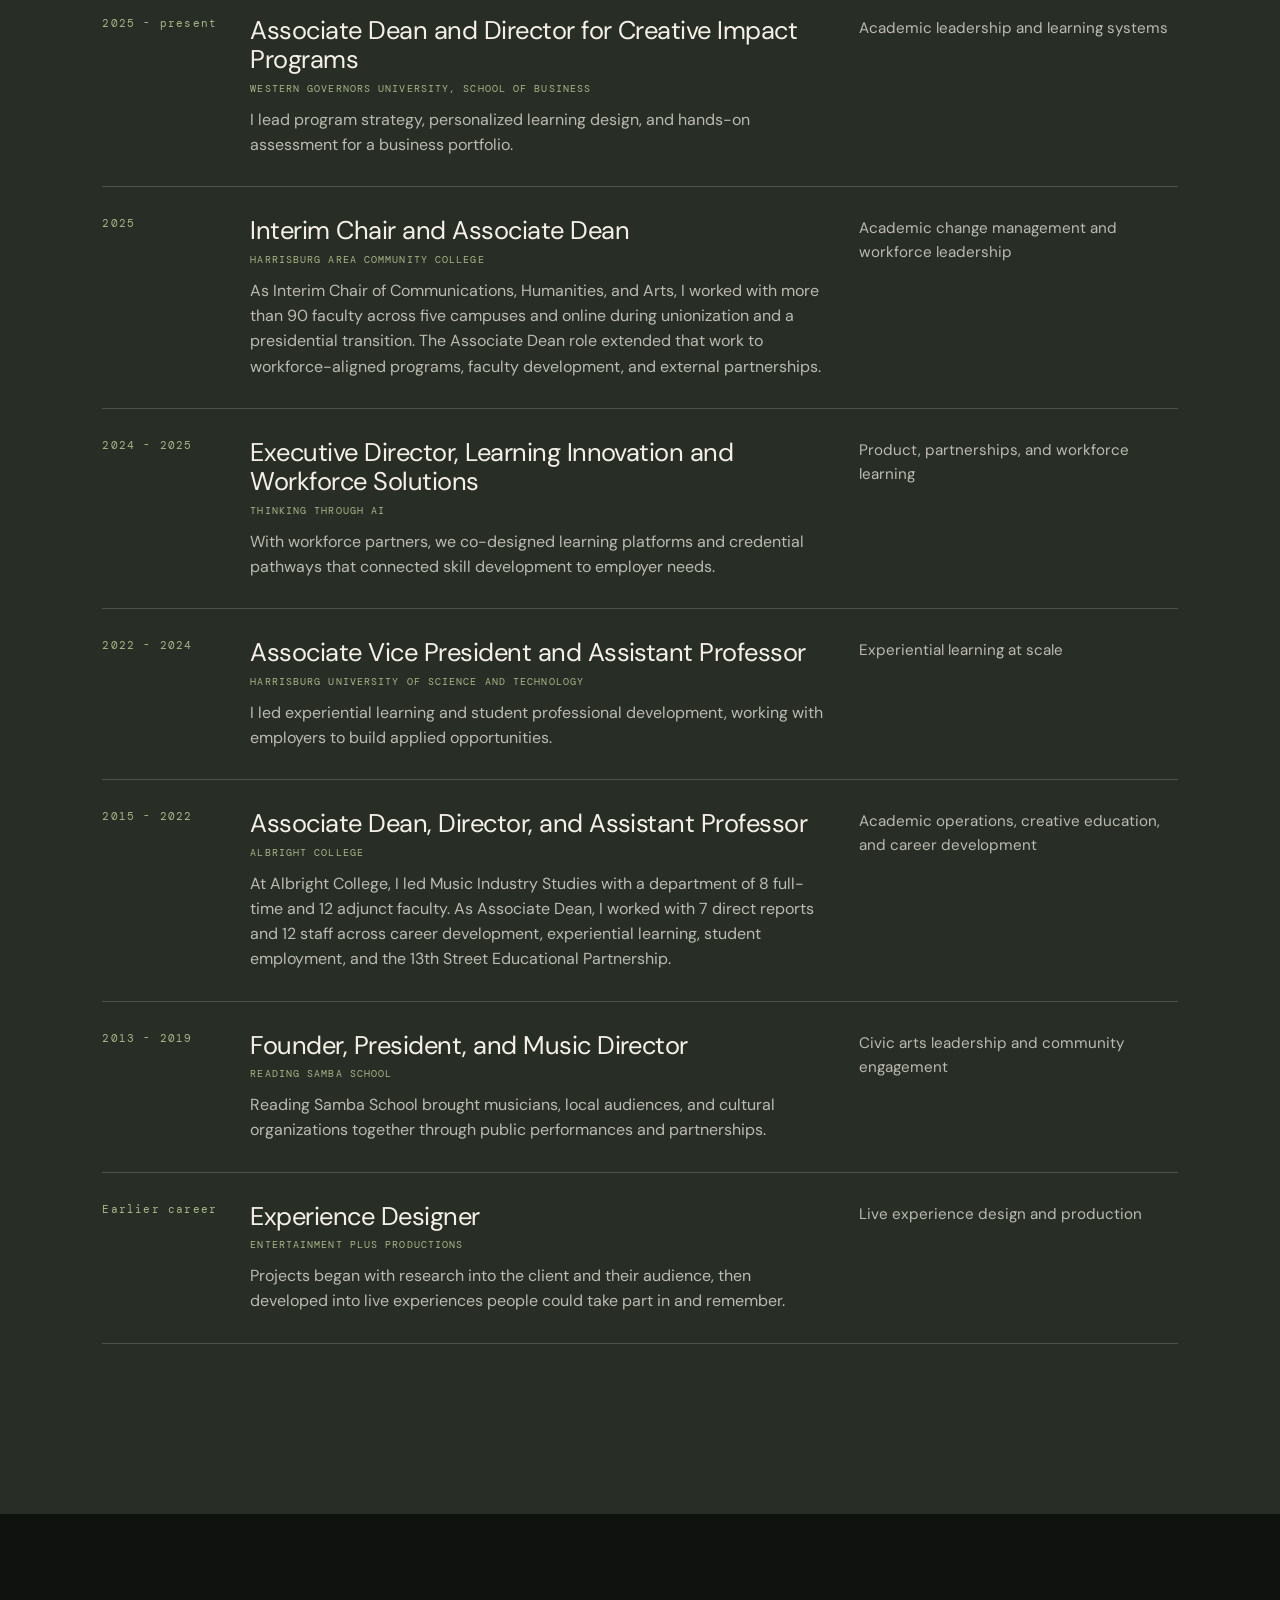
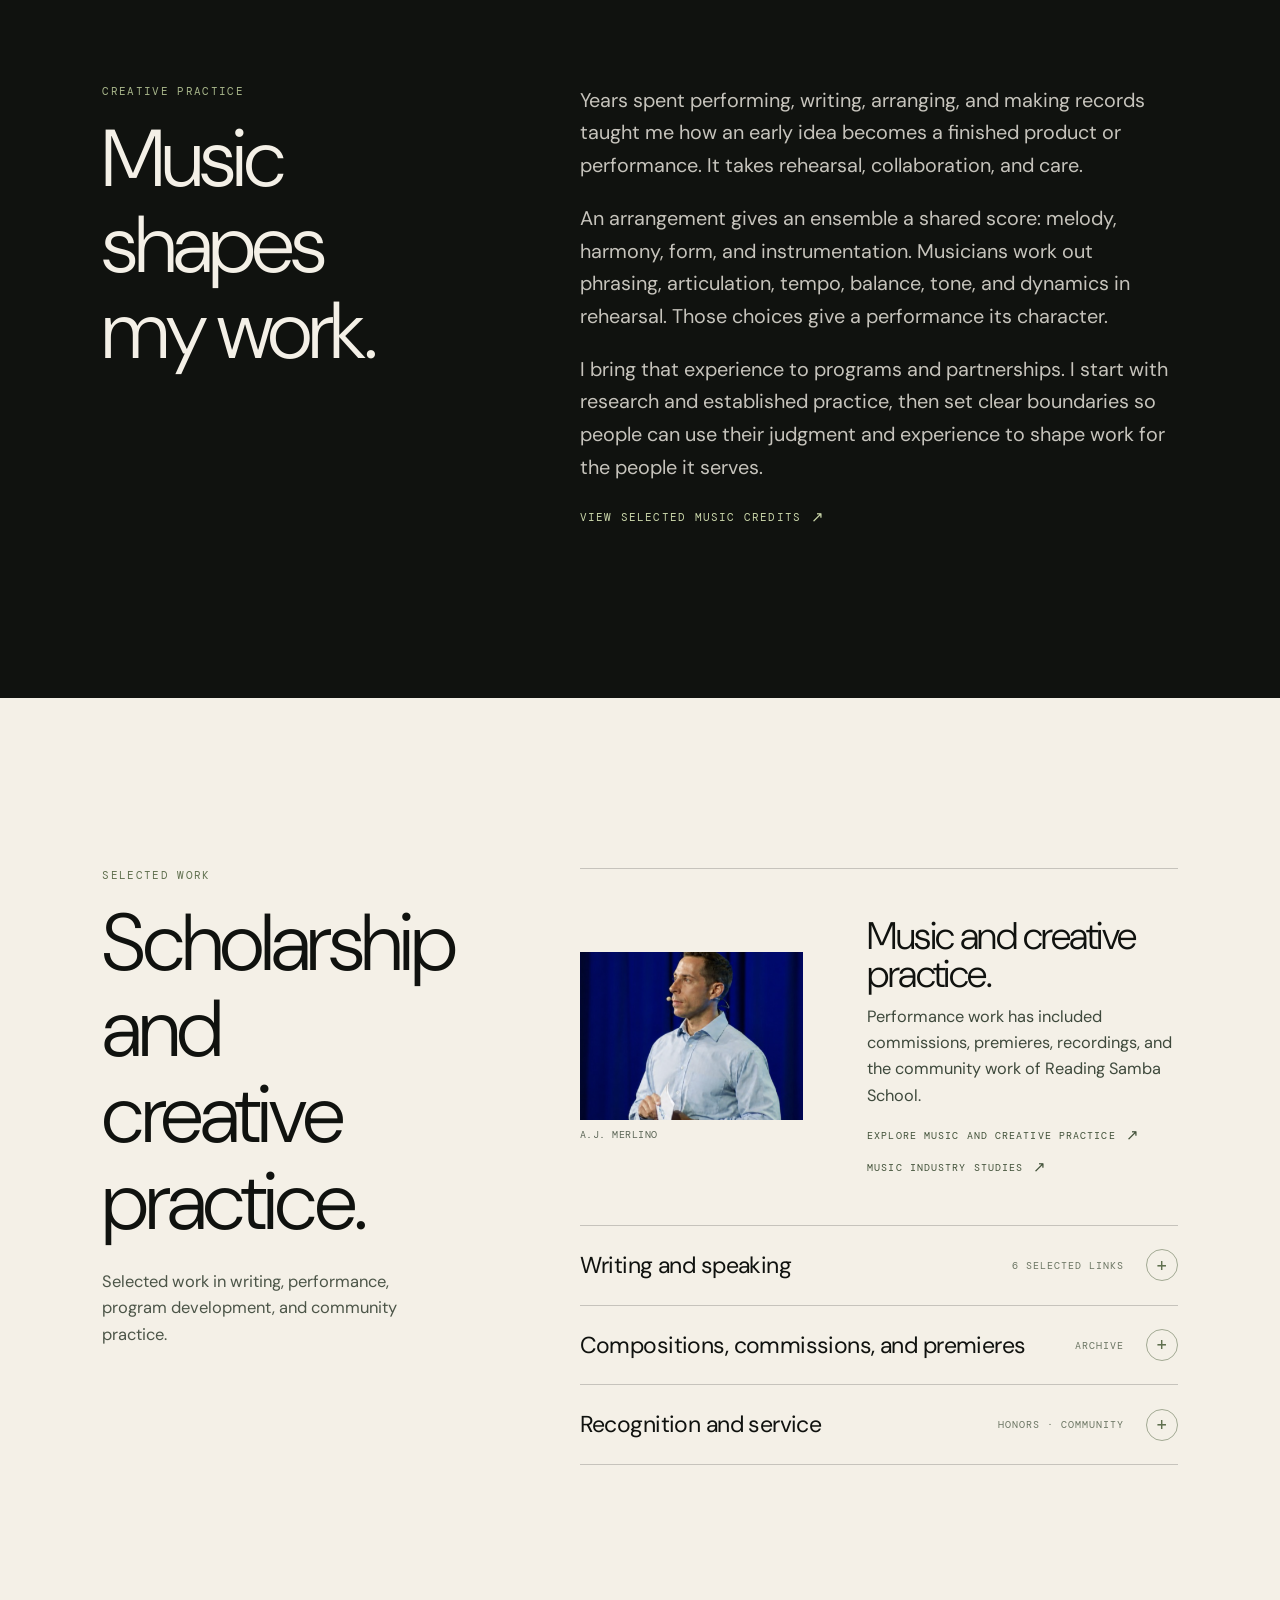
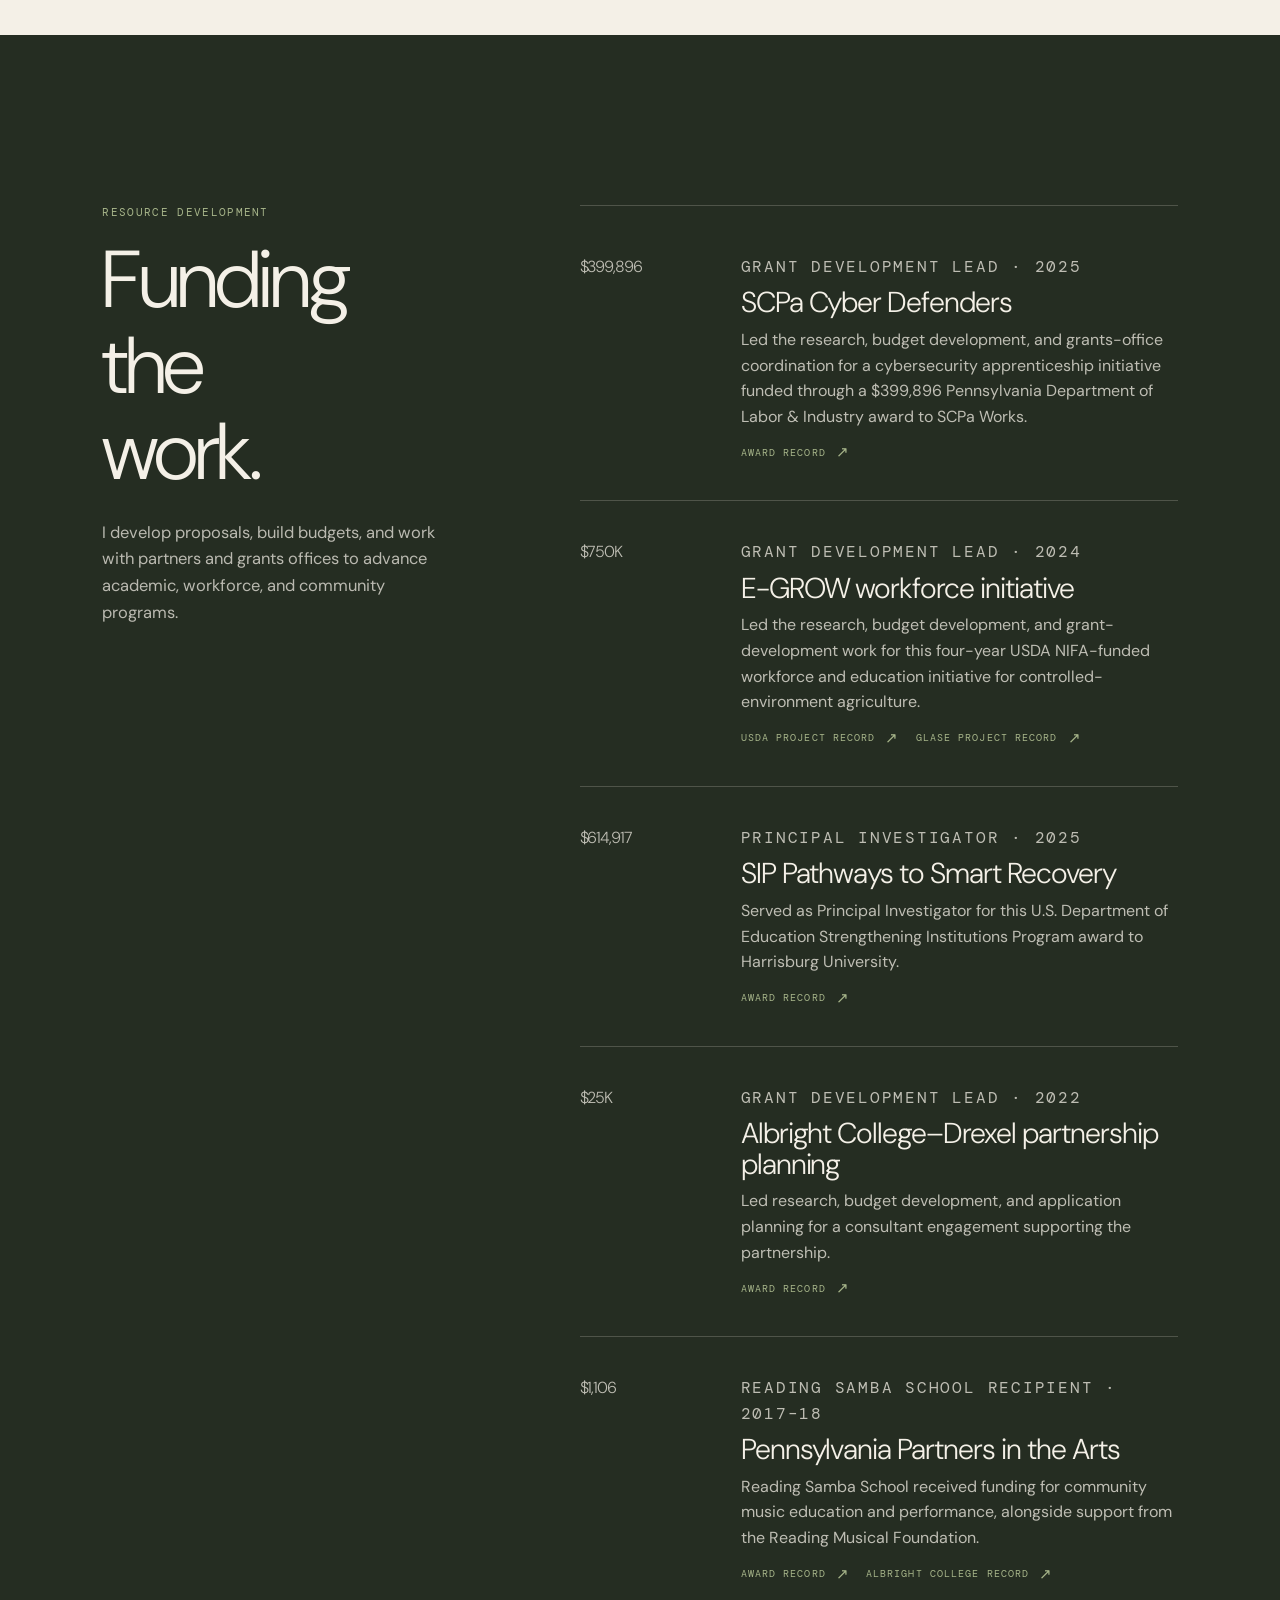
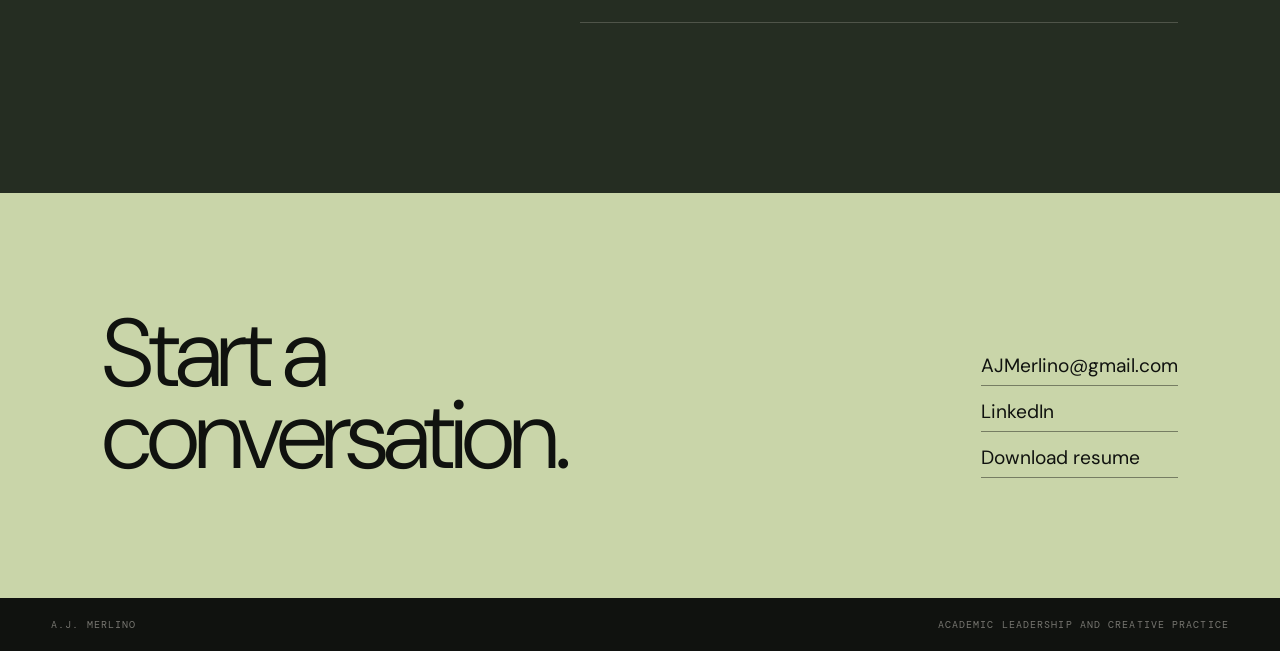
==== commit e26a1d17: "Align biography introduction" ====
--- a/public/about.html
+++ b/public/about.html
@@ -13,7 +13,7 @@
       *{box-sizing:border-box}html{scroll-behavior:smooth;background:var(--ink)}body{margin:0;min-width:320px;background:var(--ink);color:var(--paper);font-family:var(--sans);line-height:1.5}a{color:inherit;text-decoration:none}.skip{position:fixed;z-index:20;top:12px;left:50%;padding:9px 12px;background:var(--paper);color:var(--ink);font:11px var(--mono);transform:translate(-50%,-180%);transition:transform .2s var(--curve)}.skip:focus{transform:translate(-50%,0)}
       .masthead{position:fixed;z-index:10;top:0;right:0;left:0;display:grid;grid-template-columns:1fr auto 1fr;align-items:center;padding:1.25rem clamp(1.25rem,4vw,4.6rem);background:linear-gradient(180deg,rgba(16,18,15,.88),rgba(16,18,15,.42));border-bottom:1px solid rgba(244,240,231,.08);backdrop-filter:blur(12px);font:11px var(--mono);letter-spacing:.12em;text-transform:uppercase}.wordmark{font-weight:500;letter-spacing:.16em}.masthead__links{justify-self:center;display:flex;gap:clamp(.9rem,1.9vw,2.1rem);color:rgba(244,240,231,.76)}.masthead__spacer{justify-self:end;width:1px;height:1px}.masthead a:hover,.masthead a:focus-visible,.masthead a[aria-current="page"],.text-link:hover,.text-link:focus-visible{color:var(--bright)}
       .hero{position:relative;isolation:isolate;display:grid;align-items:end;min-height:min(800px,90svh);padding:clamp(100px,15vw,190px) clamp(20px,8vw,150px) clamp(52px,8vw,110px);overflow:hidden}.hero::before{position:absolute;z-index:-2;inset:0;background:linear-gradient(90deg,rgba(16,18,15,.97) 0%,rgba(16,18,15,.82) 35%,rgba(16,18,15,.3) 75%,rgba(16,18,15,.54) 100%),url("assets/origami-tree-stage-7-birds-v2.png") 64% center/cover no-repeat;content:""}.hero::after{position:absolute;z-index:-1;right:8vw;bottom:-11rem;width:26rem;height:26rem;border:1px solid rgba(201,213,169,.25);border-radius:50%;content:""}.eyebrow,.label{margin:0 0 18px;color:var(--lichen);font:11px var(--mono);letter-spacing:.12em;text-transform:uppercase}.hero h1{max-width:10ch;margin:0;font-size:clamp(4rem,10vw,10.3rem);font-weight:300;letter-spacing:-.045em;line-height:.84}.hero__lede{max-width:36rem;margin:28px 0 0;color:rgba(244,240,231,.86);font-size:clamp(1.12rem,2vw,1.6rem);font-weight:300;line-height:1.5}.hero__jump{display:inline-flex;gap:9px;align-items:center;margin-top:34px;color:var(--bright);font:11px var(--mono);letter-spacing:.1em;text-transform:uppercase}.hero__jump::after{content:"↓";font-size:15px;transition:transform .2s var(--curve)}.hero__jump:hover::after{transform:translateY(4px)}
-      main{position:relative;z-index:1}.intro{display:grid;grid-template-columns:minmax(180px,.72fr) minmax(300px,1.28fr);gap:clamp(40px,11vw,190px);padding:clamp(76px,14vw,180px) clamp(20px,8vw,150px);background:var(--paper);color:var(--ink)}.intro h2,.section h2{margin:0;font-size:clamp(3rem,6.3vw,7rem);font-weight:300;letter-spacing:-.035em;line-height:1.07}.intro__body{max-width:44rem}.intro__body p{margin:0 0 22px;font-size:clamp(1.05rem,1.55vw,1.35rem);line-height:1.65}.intro__body p:last-child{margin-bottom:0}.pull{padding-left:20px;border-left:1px solid #9ba48e;color:#354132;font-size:clamp(1.25rem,2vw,1.75rem)!important;line-height:1.48!important}
+      main{position:relative;z-index:1}.intro{display:grid;grid-template-columns:minmax(180px,.72fr) minmax(300px,1.28fr);gap:clamp(40px,11vw,190px);padding:clamp(76px,14vw,180px) clamp(20px,8vw,150px);background:var(--paper);color:var(--ink)}.intro h2,.section h2{margin:0;font-size:clamp(3rem,6.3vw,7rem);font-weight:300;letter-spacing:-.035em;line-height:1.07}.intro__body{align-self:end;max-width:44rem}.intro__body p{margin:0 0 22px;font-size:clamp(1.05rem,1.55vw,1.35rem);line-height:1.65}.intro__body p:last-child{margin-bottom:0}.pull{padding-left:20px;border-left:1px solid #9ba48e;color:#354132;font-size:clamp(1.25rem,2vw,1.75rem)!important;line-height:1.48!important}
       .section{padding:clamp(76px,14vw,170px) clamp(20px,8vw,150px)}.practice{display:grid;grid-template-columns:minmax(180px,.72fr) minmax(300px,1.28fr);gap:clamp(40px,11vw,190px);background:#1c211a}.section .label{color:var(--lichen)}.practice__intro{position:sticky;top:104px;align-self:start}.practice__note{max-width:20rem;margin:26px 0 0;color:rgba(244,240,231,.7);font-size:1rem;line-height:1.6}.principles{border-top:1px solid rgba(244,240,231,.2)}.principle{display:grid;grid-template-columns:70px 1fr;gap:20px;padding:25px 0;border-bottom:1px solid rgba(244,240,231,.2)}.principle__number{color:var(--lichen);font:11px var(--mono);letter-spacing:.12em}.principle h3{margin:0 0 8px;font-size:clamp(1.5rem,2.7vw,2.5rem);font-weight:300;letter-spacing:-.03em;line-height:1}.principle p{max-width:35rem;margin:0;color:rgba(244,240,231,.74);font-size:1rem;line-height:1.62}.principle__links{display:flex;flex-wrap:wrap;gap:14px;margin-top:14px}.principle__links .text-link{font-size:10px}
       .experience{background:#282e25}.experience__head{display:grid;grid-template-columns:minmax(180px,.72fr) minmax(300px,1.28fr);gap:clamp(40px,11vw,190px);margin-bottom:clamp(52px,8vw,100px)}.experience__head p{max-width:30rem;margin:0;color:rgba(244,240,231,.72);font-size:1.08rem;line-height:1.65}.timeline{margin:0;padding:0;list-style:none;border-top:1px solid rgba(244,240,231,.18)}.timeline li{display:grid;grid-template-columns:120px minmax(0,1fr) minmax(0,.55fr);gap:28px;padding:29px 0;border-bottom:1px solid rgba(244,240,231,.18)}.timeline__date{color:var(--lichen);font:11px var(--mono);letter-spacing:.08em}.timeline h3{margin:0 0 7px;font-size:clamp(1.2rem,2vw,1.7rem);font-weight:400;letter-spacing:-.035em;line-height:1.15}.timeline__org{display:block;margin:0 0 12px;color:var(--lichen);font:10px var(--mono);letter-spacing:.09em;text-transform:uppercase}.timeline p{margin:0;color:rgba(244,240,231,.72);line-height:1.58}.timeline__role{color:var(--fog);font-size:.95rem}
       .music{display:grid;grid-template-columns:minmax(180px,.72fr) minmax(300px,1.28fr);gap:clamp(40px,11vw,190px);background:#10120f}.music__body{max-width:46rem}.music__body p{margin:0 0 20px;color:rgba(244,240,231,.8);font-size:clamp(1.05rem,1.55vw,1.34rem);line-height:1.65}.text-link{display:inline-flex;gap:10px;align-items:center;color:var(--bright);font:11px var(--mono);letter-spacing:.09em;text-transform:uppercase}.text-link::after{content:"↗";font-size:15px}.contact{display:flex;flex-wrap:wrap;justify-content:space-between;gap:36px;align-items:end;padding:clamp(60px,10vw,120px) clamp(20px,8vw,150px);background:var(--bright);color:var(--ink)}.contact h2{max-width:10ch;margin:0;font-size:clamp(3.4rem,7.5vw,8rem);font-weight:300;letter-spacing:-.075em;line-height:.86}.contact__links{display:grid;gap:12px;font-size:clamp(1rem,1.5vw,1.28rem)}.contact__links a{border-bottom:1px solid rgba(16,18,15,.45);padding-bottom:4px}.contact__links a:hover,.contact__links a:focus-visible{color:#394231}.footer{display:flex;justify-content:space-between;gap:16px;padding:20px clamp(20px,4vw,68px);background:var(--ink);color:rgba(244,240,231,.45);font:10px var(--mono);letter-spacing:.1em;text-transform:uppercase}
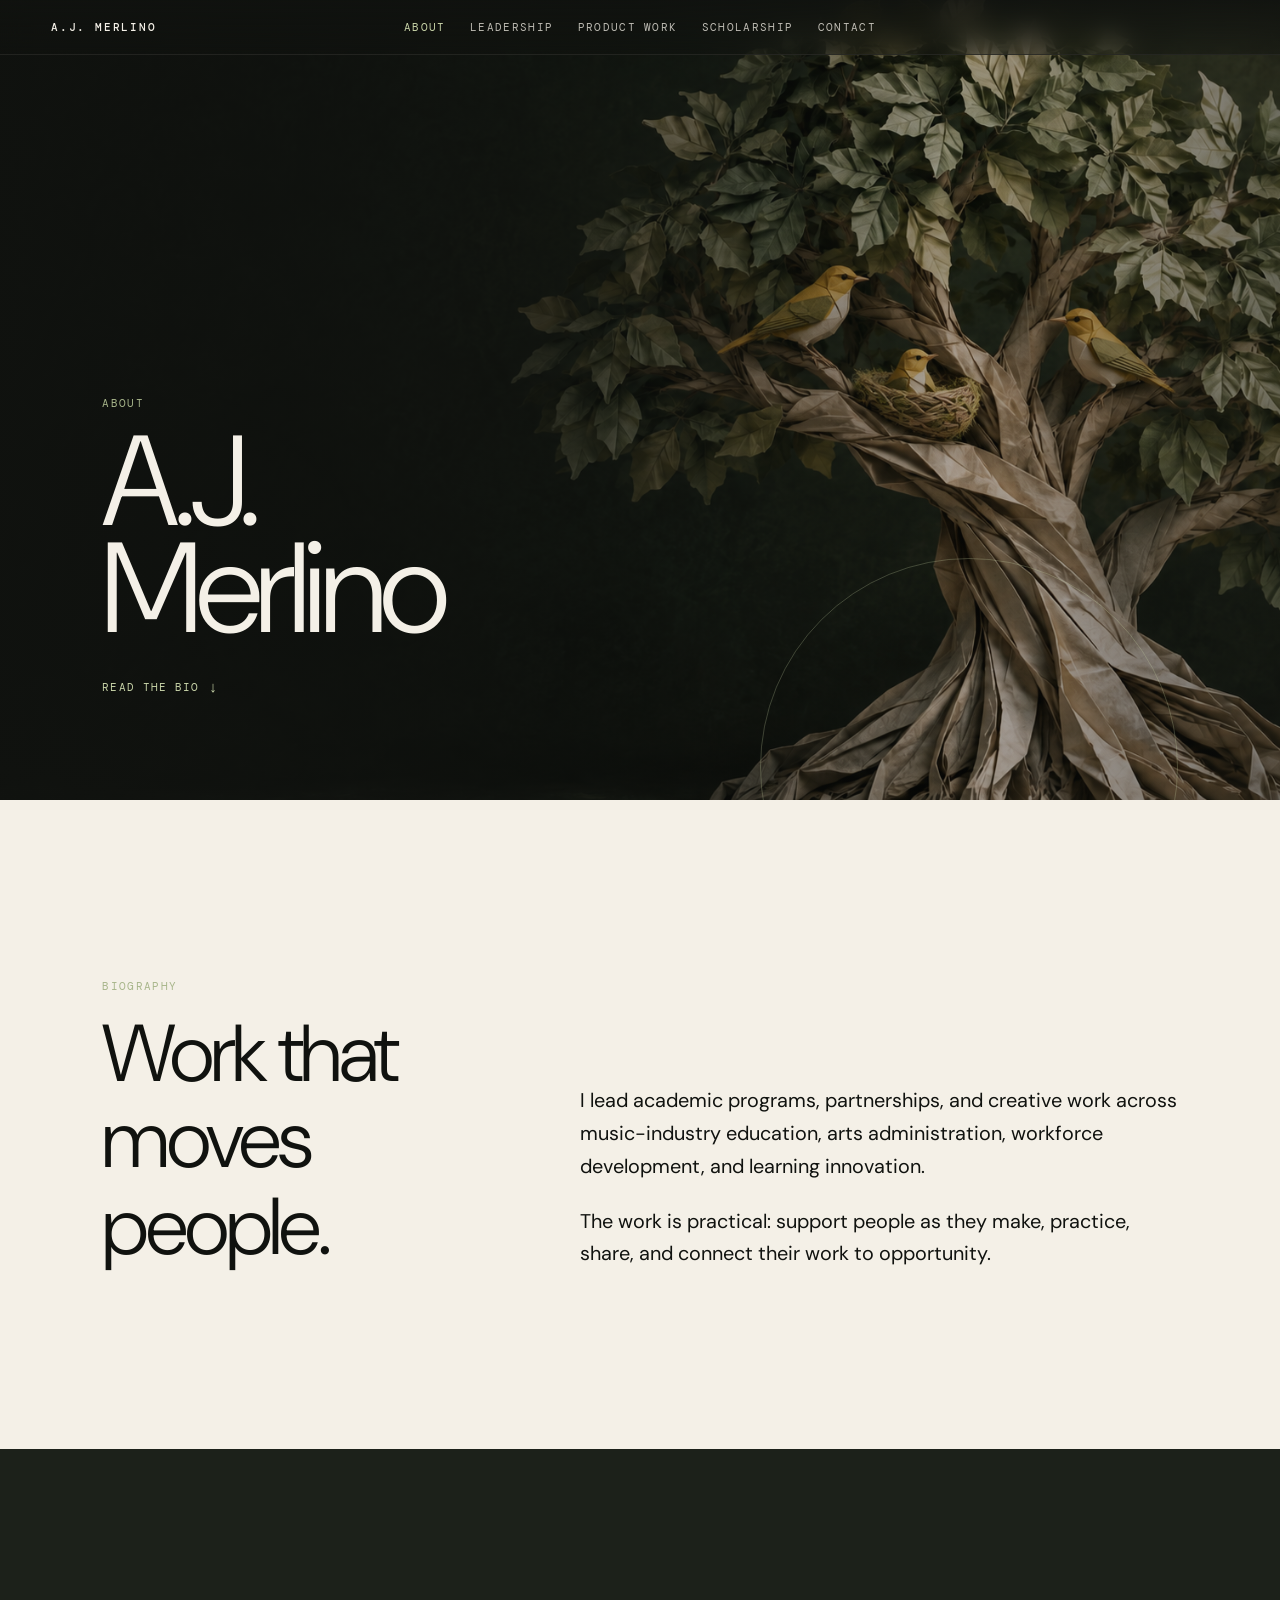
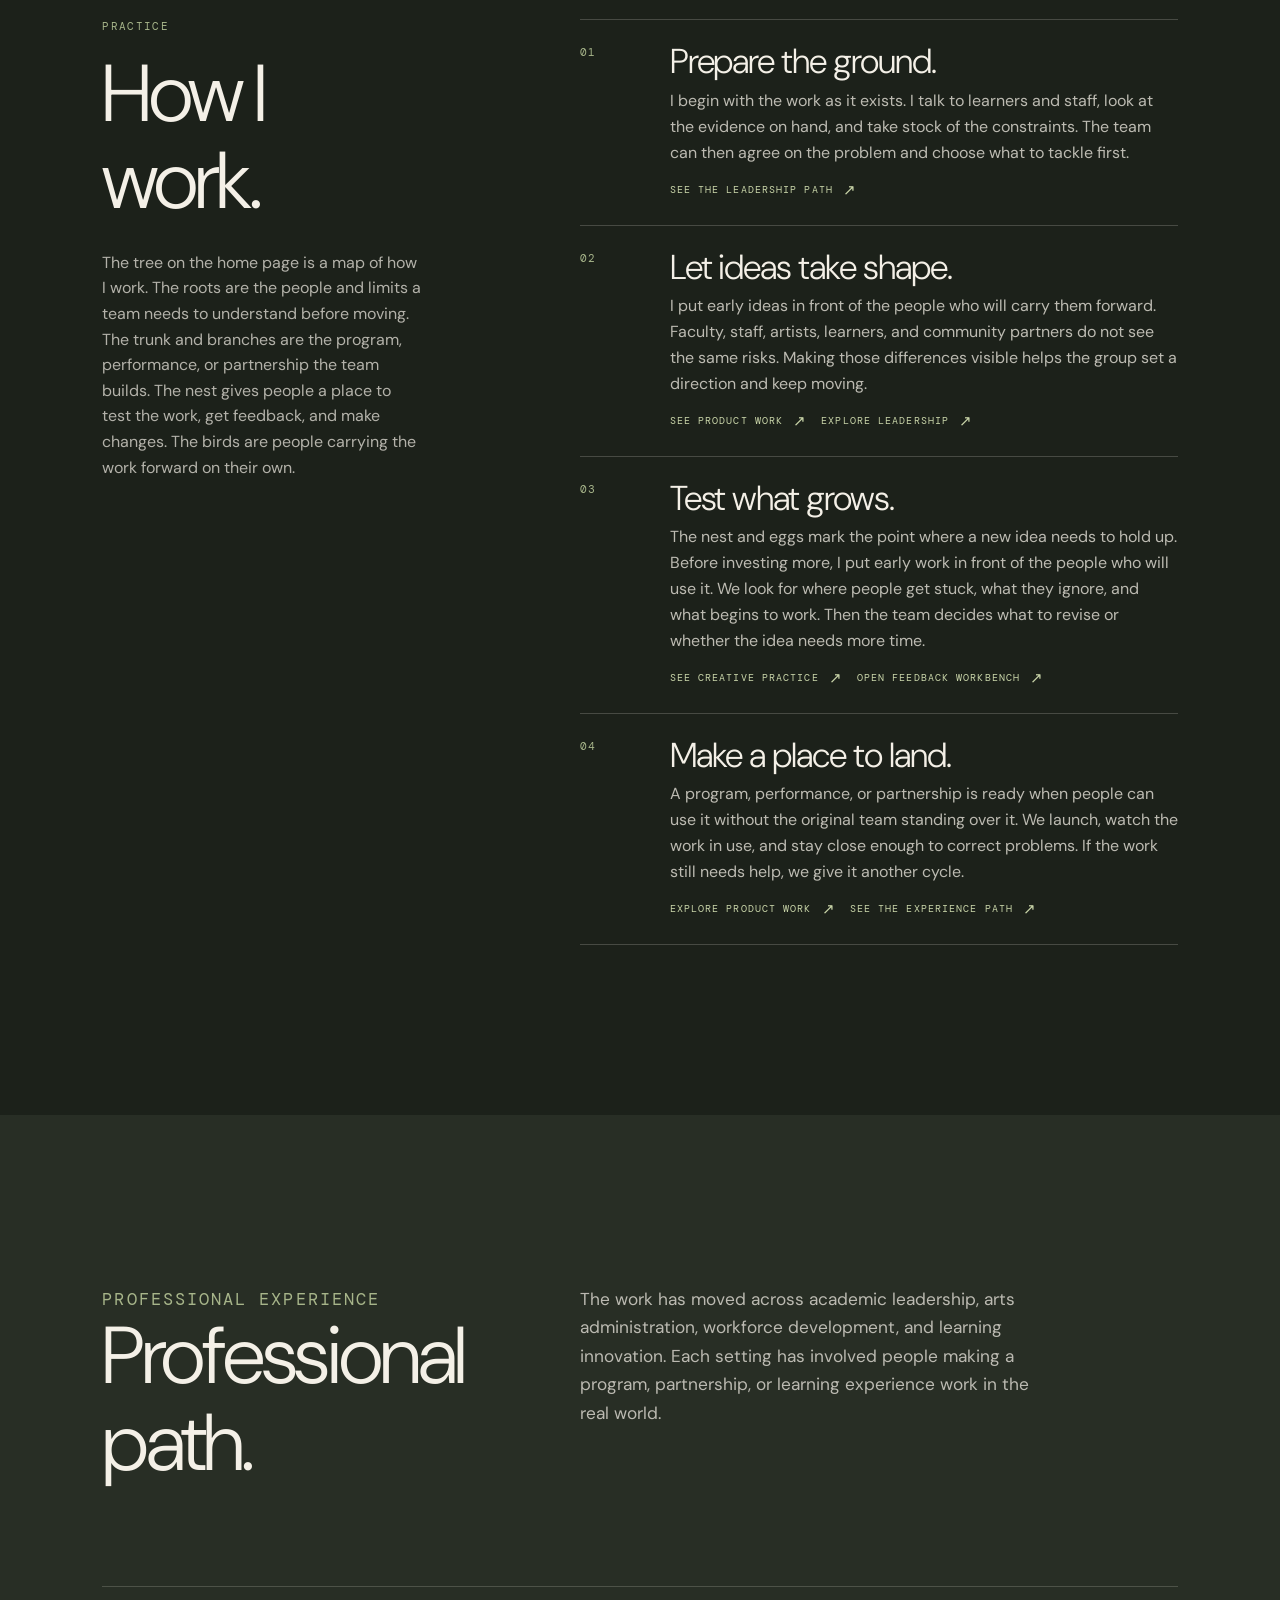
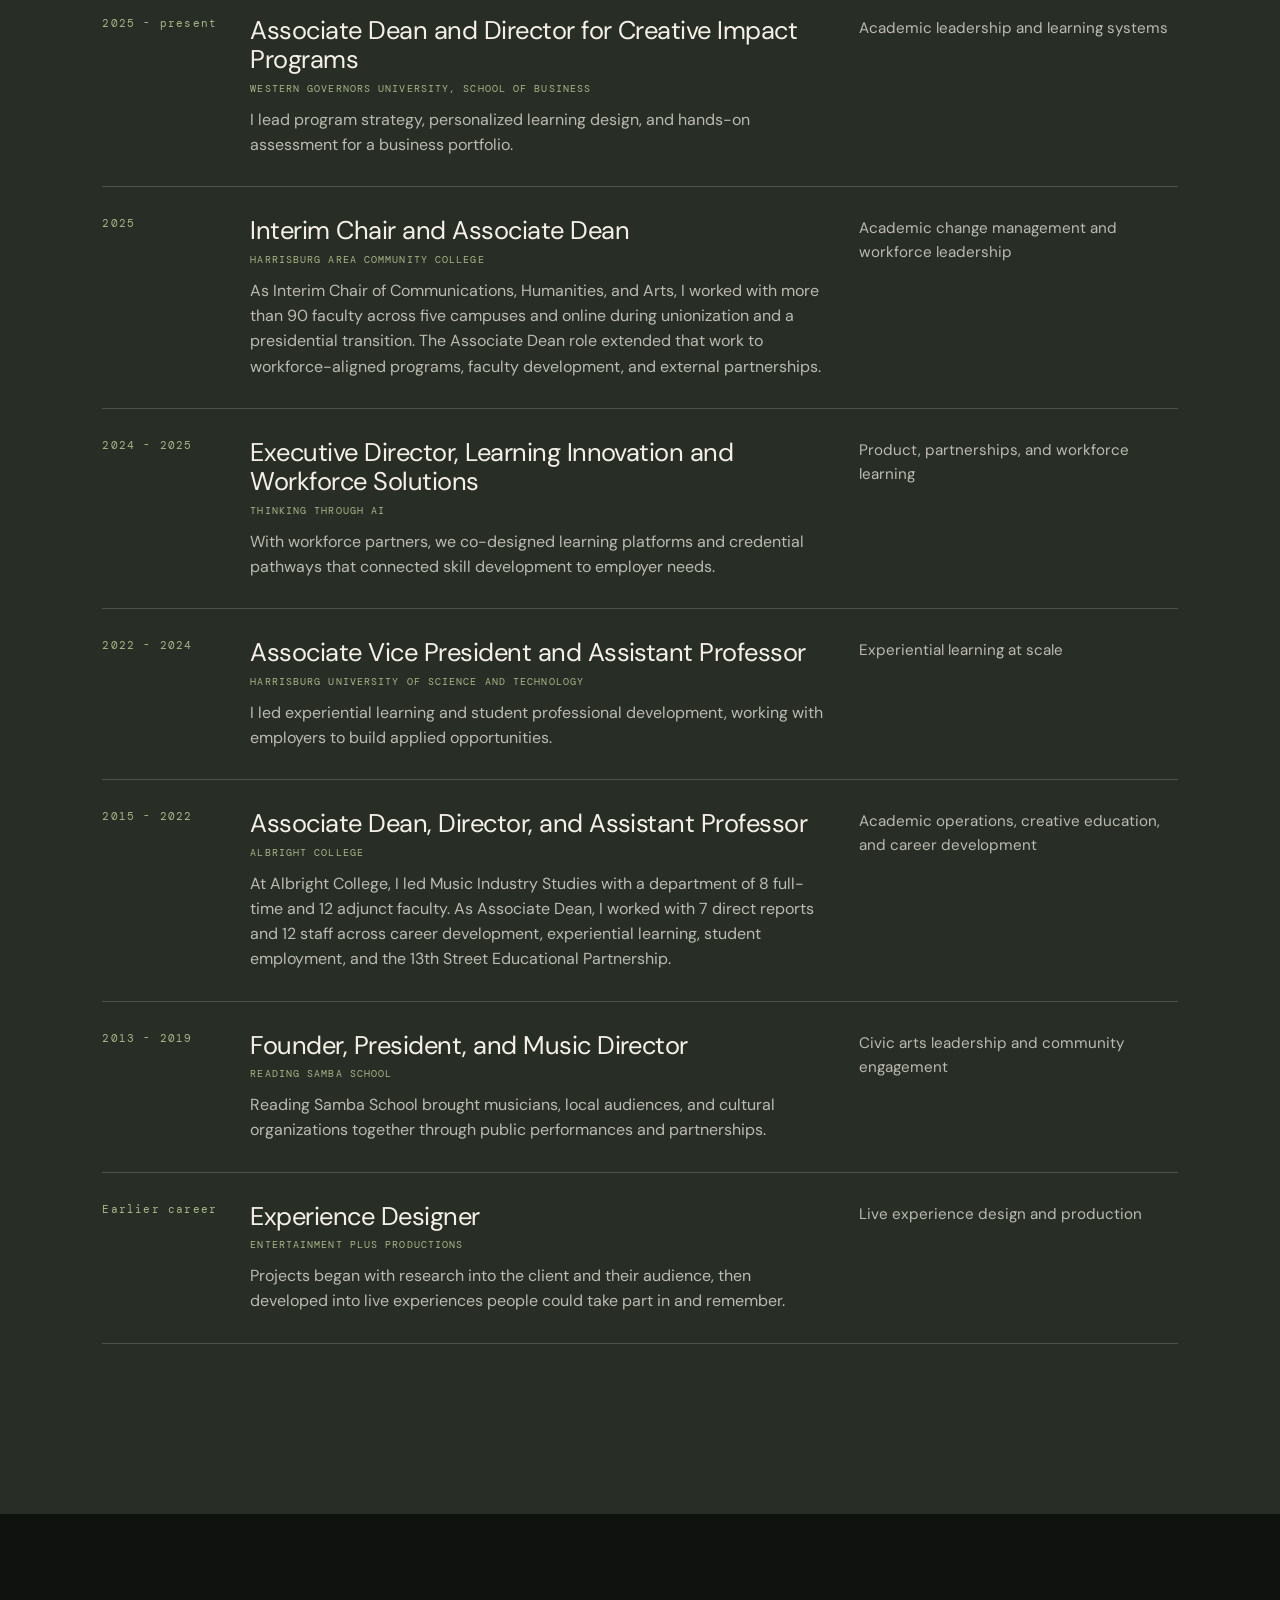
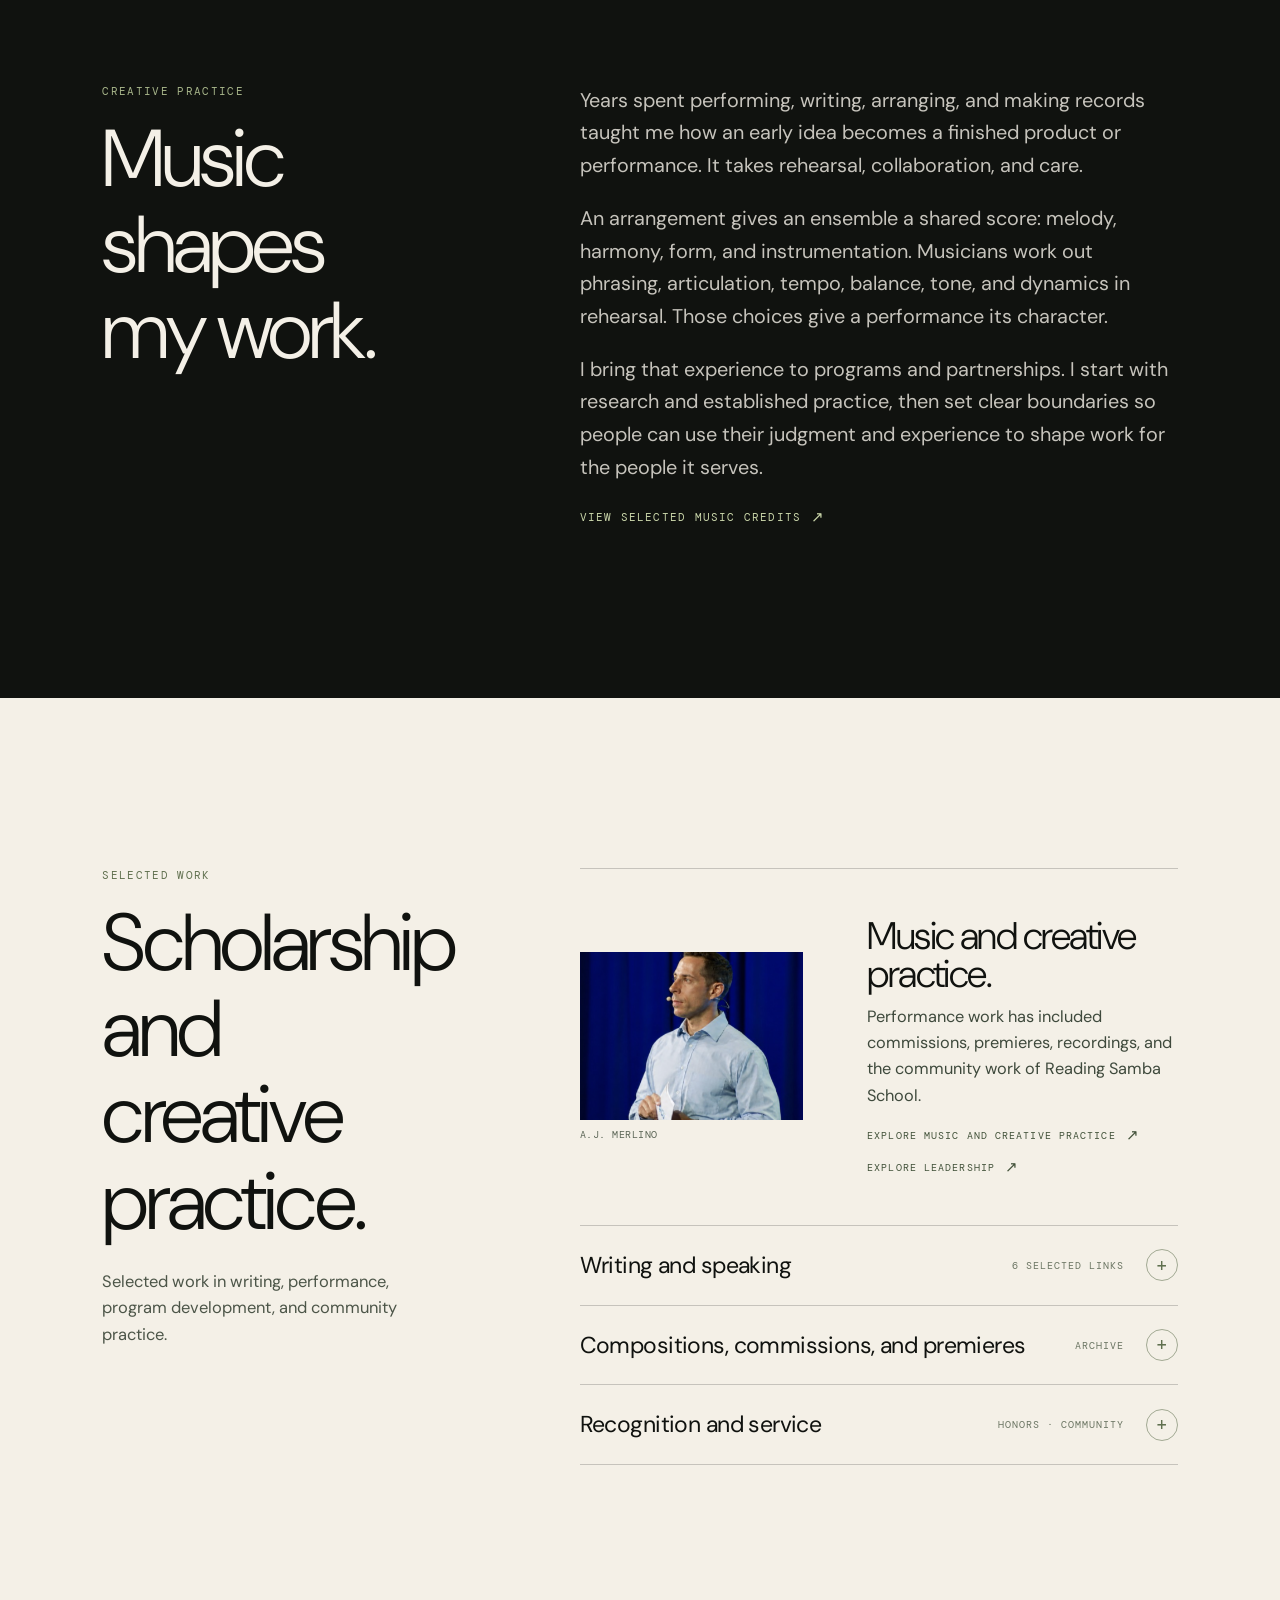
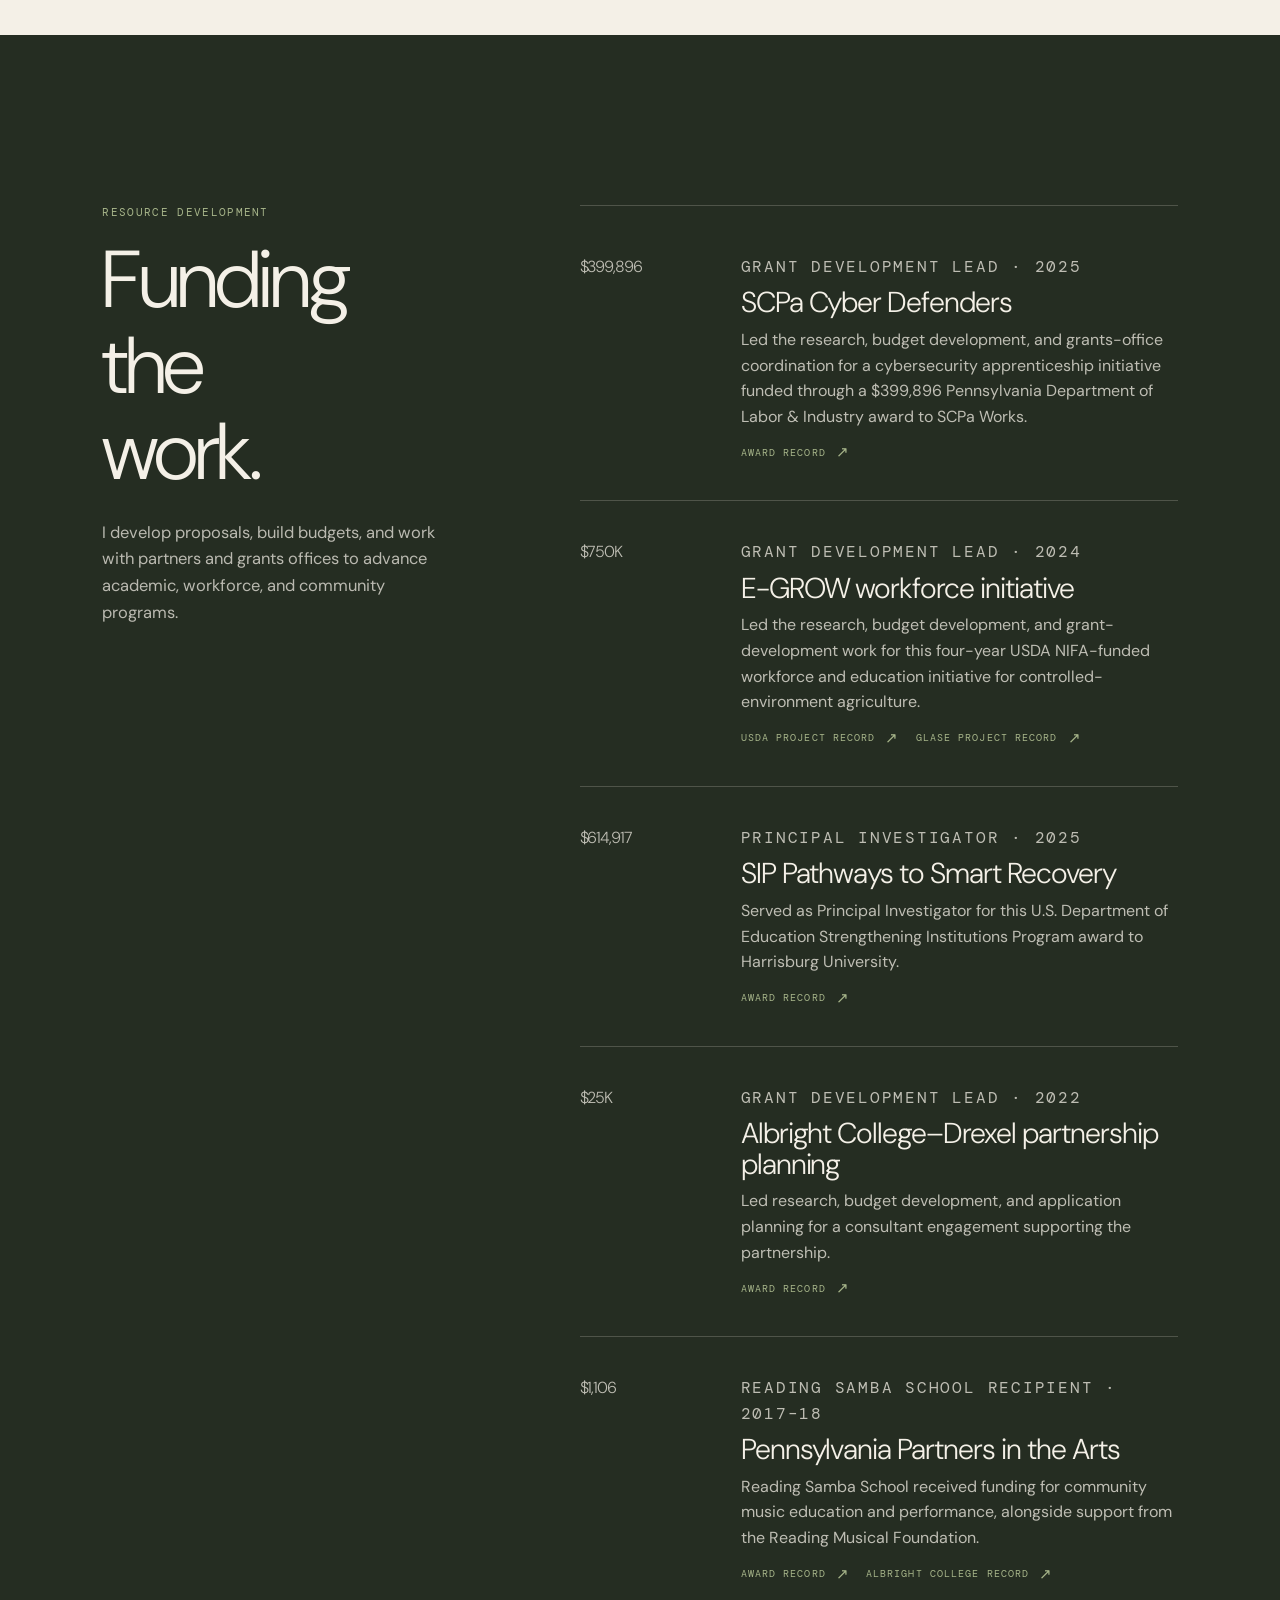
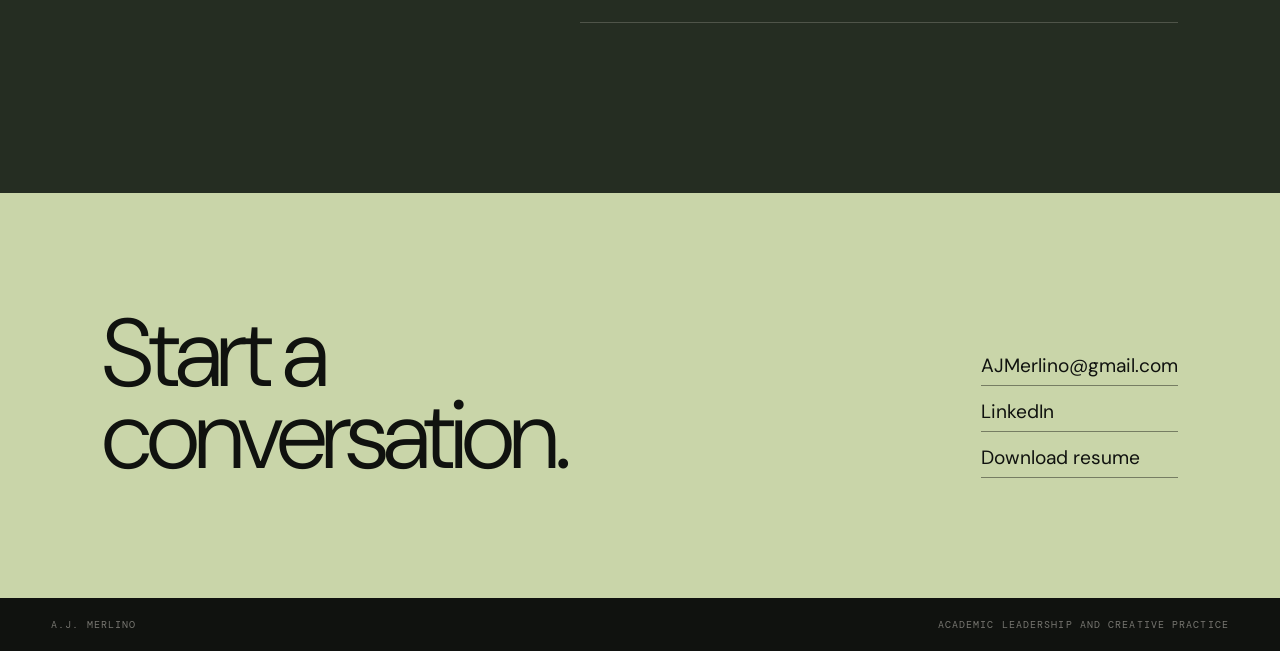
==== commit 0caaa523: "Consolidate leadership on homepage" ====
--- a/public/about.html
+++ b/public/about.html
@@ -42,7 +42,7 @@
       <a class="wordmark" href="../index.html#top">A.J. Merlino</a>
       <nav class="masthead__links" aria-label="Primary navigation">
         <a href="#top" aria-current="page">About</a>
-        <a href="projects/music-industry-studies.html">Leadership</a>
+        <a href="../index.html#leadership">Leadership</a>
         <a href="../index.html#work">Product work</a>
         <a href="../index.html#music">Scholarship</a>
         <a href="#contact">Contact</a>
@@ -71,7 +71,7 @@
         <div class="practice__intro"><p class="label">Practice</p><h2 id="practice-title">How I<br />work.</h2><p class="practice__note">The tree on the home page is a map of how I work. The roots are the people and limits a team needs to understand before moving. The trunk and branches are the program, performance, or partnership the team builds. The nest gives people a place to test the work, get feedback, and make changes. The birds are people carrying the work forward on their own.</p></div>
         <div class="principles">
           <article class="principle"><span class="principle__number">01</span><div><h3>Prepare the ground.</h3><p>I begin with the work as it exists. I talk to learners and staff, look at the evidence on hand, and take stock of the constraints. The team can then agree on the problem and choose what to tackle first.</p><div class="principle__links"><a class="text-link" href="#experience-title">See the leadership path</a></div></div></article>
-          <article class="principle"><span class="principle__number">02</span><div><h3>Let ideas take shape.</h3><p>I put early ideas in front of the people who will carry them forward. Faculty, staff, artists, learners, and community partners do not see the same risks. Making those differences visible helps the group set a direction and keep moving.</p><div class="principle__links"><a class="text-link" href="../index.html#work">See product work</a><a class="text-link" href="projects/music-industry-studies.html">View leadership</a></div></div></article>
+          <article class="principle"><span class="principle__number">02</span><div><h3>Let ideas take shape.</h3><p>I put early ideas in front of the people who will carry them forward. Faculty, staff, artists, learners, and community partners do not see the same risks. Making those differences visible helps the group set a direction and keep moving.</p><div class="principle__links"><a class="text-link" href="../index.html#work">See product work</a><a class="text-link" href="../index.html#leadership">Explore leadership</a></div></div></article>
           <article class="principle"><span class="principle__number">03</span><div><h3>Test what grows.</h3><p>The nest and eggs mark the point where a new idea needs to hold up. Before investing more, I put early work in front of the people who will use it. We look for where people get stuck, what they ignore, and what begins to work. Then the team decides what to revise or whether the idea needs more time.</p><div class="principle__links"><a class="text-link" href="../index.html#music">See creative practice</a><a class="text-link" href="projects/msdsgn-prototype-feedback-workbench.html" target="_blank" rel="noopener noreferrer">Open Feedback Workbench</a></div></div></article>
           <article class="principle"><span class="principle__number">04</span><div><h3>Make a place to land.</h3><p>A program, performance, or partnership is ready when people can use it without the original team standing over it. We launch, watch the work in use, and stay close enough to correct problems. If the work still needs help, we give it another cycle.</p><div class="principle__links"><a class="text-link" href="../index.html#work">Explore product work</a><a class="text-link" href="#experience-title">See the experience path</a></div></div></article>
         </div>
@@ -103,7 +103,7 @@
           <article class="scholarship__item"><h3>Recordings, arrangements, and performance</h3><p>The recordings on this site document work across progressive rock, soul, experimental music, and independent projects.</p><div class="scholarship__links"><a class="text-link" href="../index.html#music">Selected music credits</a></div></article>
           <article class="scholarship__item scholarship__feature"><div class="scholarship__feature-copy"><h3>Compositions, commissions, and premieres</h3><p>In 2019, I hosted, composed, promoted, and performed in <em>Sound Masses and Wine Glasses</em>. I have also commissioned work from Casey Cangelosi, Pius Cheung, Igor Silva, and Justin Raines, and premiered new pieces for multi-percussion, marimba, and cimbalom by David T. Little, Virko Bailey, Jim Barnes, Scott Steele, Eric Whitacre, and Michael Daugherty.</p><p>My performance work has included international premieres and a masterclass at the International Percussion Festival in Córdoba, Argentina.</p><div class="scholarship__links"><a class="text-link" href="assets/sound-masses-and-wine-glasses-2019.jpg" target="_blank" rel="noopener noreferrer">Sound Masses &amp; Wine Glasses poster</a><a class="text-link" href="assets/cordoba-international-percussion-festival-2012.jpg" target="_blank" rel="noopener noreferrer">Córdoba festival poster</a><a class="text-link" href="assets/reading-eagle-fringe-instrument-master.jpg" target="_blank" rel="noopener noreferrer">Reading Eagle profile</a><a class="text-link" href="assets/reading-symphony-orchestra-review.png" target="_blank" rel="noopener noreferrer">Reading Symphony Orchestra review</a></div></div><div class="scholarship__poster-grid"><figure class="scholarship__visual scholarship__visual--poster"><img src="assets/sound-masses-and-wine-glasses-2019.jpg" alt="2019 Sound Masses & Wine Glasses event poster featuring A.J. Merlino and Mike D&rsquo;Errico" loading="lazy" /><figcaption>Sound Masses &amp; Wine Glasses, 2019</figcaption></figure><figure class="scholarship__visual scholarship__visual--poster"><img src="assets/cordoba-international-percussion-festival-2012.jpg" alt="2012 Festival Internacional de Percusión poster listing A.J. Merlino among international guest artists" loading="lazy" /><figcaption>International Percussion Festival, Córdoba, 2012</figcaption></figure><figure class="scholarship__visual scholarship__visual--poster"><img src="assets/reading-eagle-fringe-instrument-master.jpg" alt="Reading Eagle article titled KU instructor a fringe-instrument master, with photographs of A.J. Merlino performing" loading="lazy" /><figcaption>Reading Eagle profile</figcaption></figure><figure class="scholarship__visual scholarship__visual--poster"><img src="assets/reading-symphony-orchestra-review.png" alt="Reading Eagle concert review of the Reading Symphony Orchestra naming A.J. Merlino" loading="lazy" /><figcaption>Reading Symphony Orchestra review</figcaption></figure></div></article>
           <article class="scholarship__item scholarship__feature"><div class="scholarship__feature-copy"><h3>Portrait of the Artist</h3><p>The <em>Reading Eagle</em> profiled my work as a percussionist, educator, and founder of Reading Samba School in 2017.</p><div class="scholarship__links"><a class="text-link" href="https://www.readingeagle.com/2017/08/31/portrait-of-the-artist-aj-merlino-takes-percussion-to-the-people/" target="_blank" rel="noopener noreferrer">Read the profile</a></div></div><figure class="scholarship__visual"><img src="assets/reading-eagle-portrait-aj-merlino-2017.png" alt="A.J. Merlino photographed with percussion instruments for the Reading Eagle Portrait of the Artist series" loading="lazy" /><figcaption><a href="https://www.readingeagle.com/2017/08/31/portrait-of-the-artist-aj-merlino-takes-percussion-to-the-people/" target="_blank" rel="noopener noreferrer">Reading Eagle, 2017</a> · Photo: Jeremy Drey</figcaption></figure></article>
-          <article class="scholarship__item"><h3>Program development for the music industry</h3><p>I built Music Industry Studies around the relationship between creative practice, curriculum, live production, mentorship, and professional networks.</p><div class="scholarship__links"><a class="text-link" href="projects/music-industry-studies.html">View leadership</a></div></article>
+          <article class="scholarship__item"><h3>Program development for the music industry</h3><p>I built Music Industry Studies around the relationship between creative practice, curriculum, live production, mentorship, and professional networks.</p><div class="scholarship__links"><a class="text-link" href="../index.html#leadership">Explore leadership</a></div></article>
           <article class="scholarship__item"><h3>Educator of Note</h3><p>I was named the 2025 Educator of Note by the Central Pennsylvania Music Hall of Fame and was a five-time quarterfinalist for the GRAMMY Music Educator Award.</p><div class="scholarship__links"><a class="text-link" href="https://www.harrisburgu.edu/news/2024-11-15-aj-merlino-2025-educator-of-note-award/" target="_blank" rel="noopener noreferrer">Read the announcement</a></div></article>
           <article class="scholarship__item"><h3>Campus Sustainability Champion</h3><p>Recognized in 2024 by the Pennsylvania Environmental Resource Consortium for contributions to sustainability across higher education and community practice.</p></article>
           <article class="scholarship__item"><h3>Civic and advisory leadership</h3><p>I founded and led Reading Samba School, and I contribute to organizations working across community arts, workforce development, technology, and regional opportunity. My service includes Recycle Bicycle Harrisburg, American Marketing Association of Central PA, Technology Council of Central Pennsylvania, SCPa Works, PaArtners, and Berks JazzFest.</p><div class="scholarship__links"><a class="text-link" href="https://www.newjerseystage.com/articles/2015/12/08/remember-jones-brings-new-samba-show-to-ocean-county-college/" target="_blank" rel="noopener noreferrer">Reading Samba School</a><a class="text-link" href="https://rbhburg.org/document/newsletter-december-16th-2023/" target="_blank" rel="noopener noreferrer">Recycle Bicycle Harrisburg</a></div></article>
@@ -125,7 +125,7 @@
             <div>
               <h3>Music and creative practice.</h3>
               <p>Performance work has included commissions, premieres, recordings, and the community work of Reading Samba School.</p>
-              <div class="scholarship-index__links"><a class="text-link" href="../index.html#music">Explore music and creative practice</a><a class="text-link" href="projects/music-industry-studies.html">Music Industry Studies</a></div>
+              <div class="scholarship-index__links"><a class="text-link" href="../index.html#music">Explore music and creative practice</a><a class="text-link" href="../index.html#leadership">Explore leadership</a></div>
             </div>
           </article>
           <details>
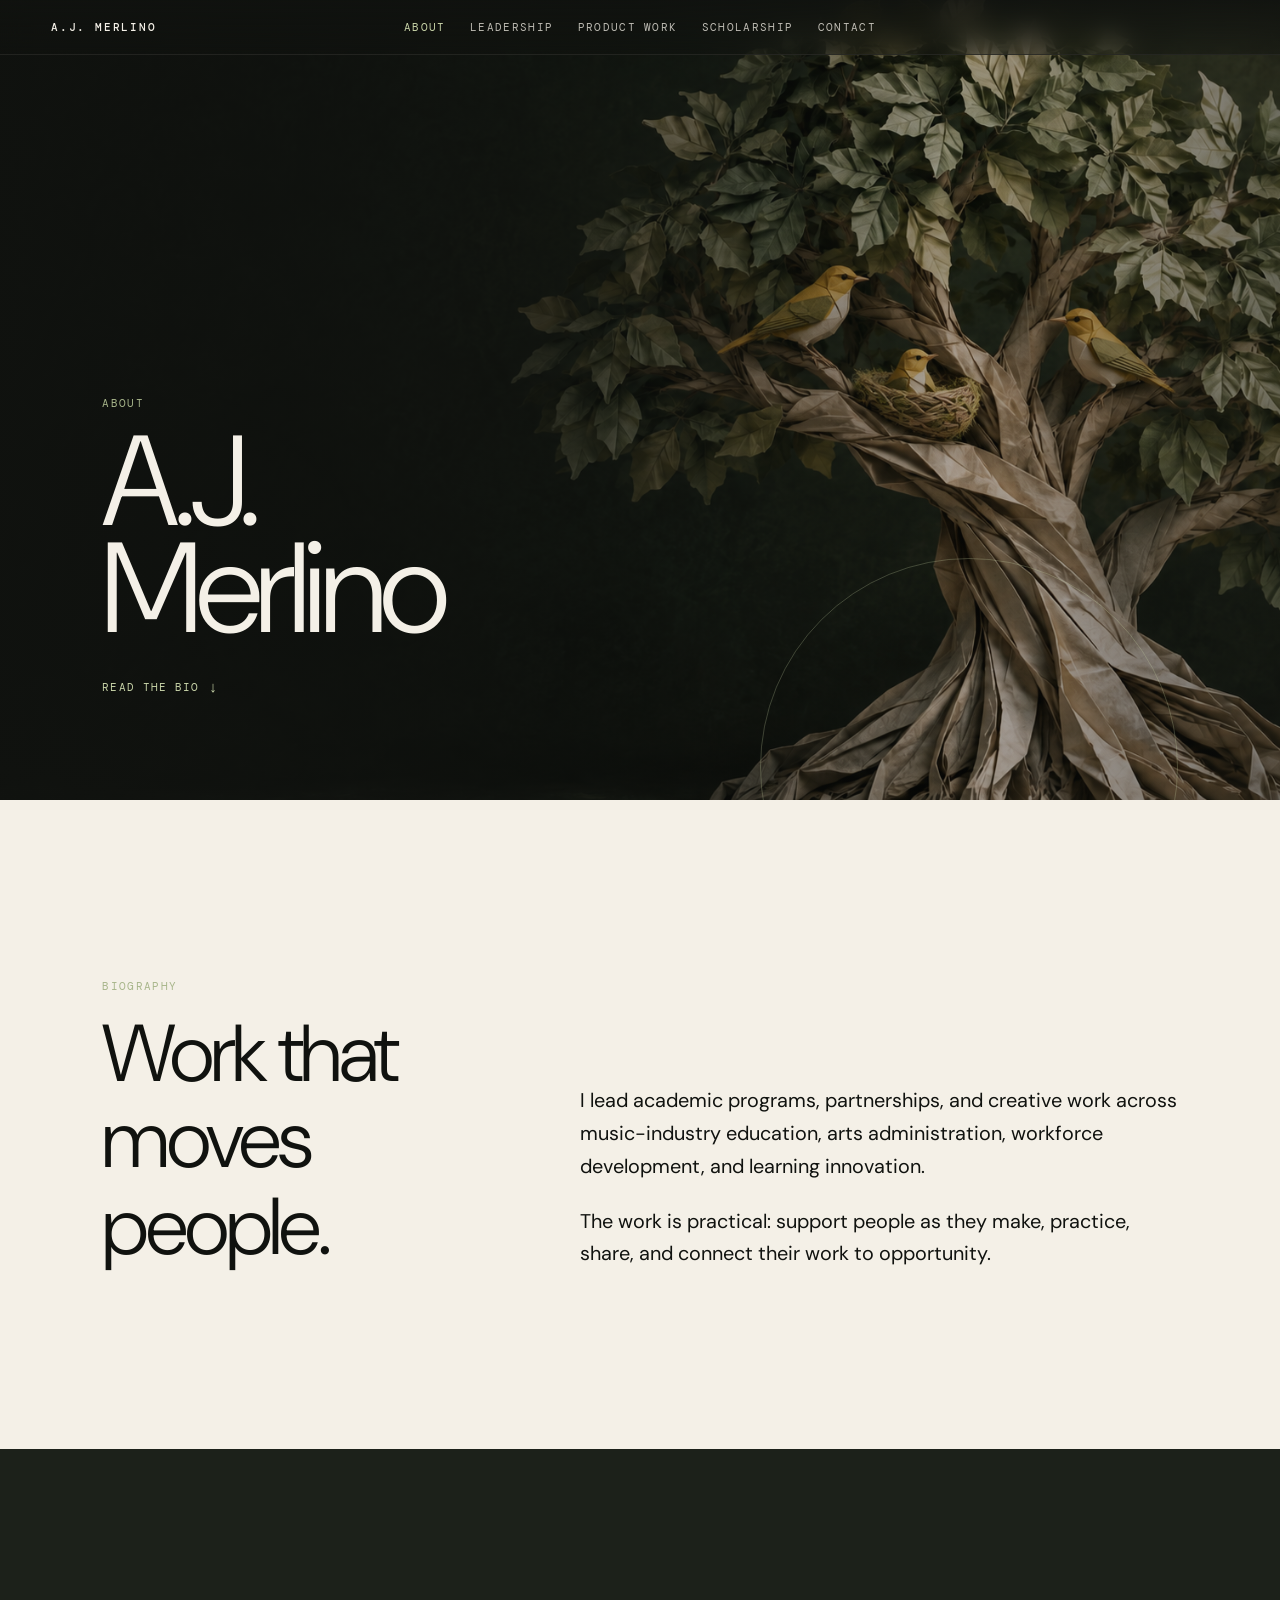
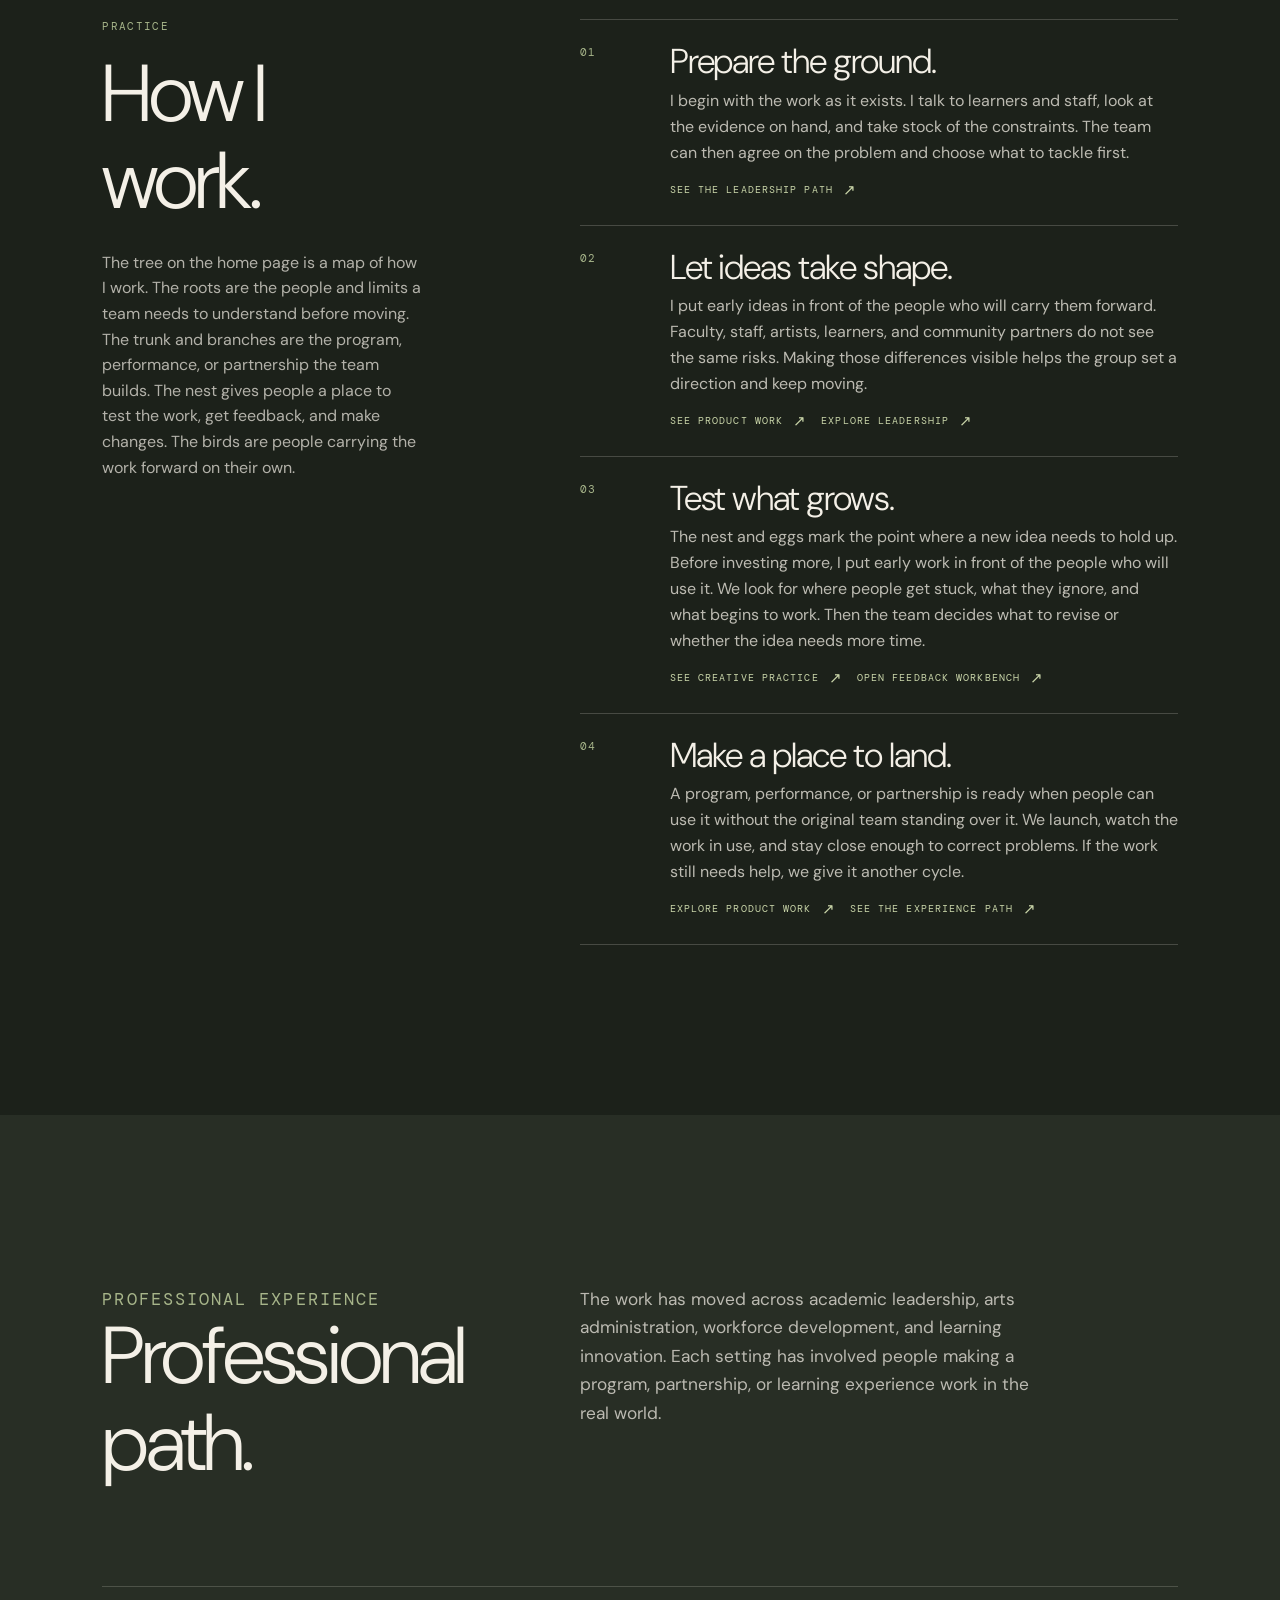
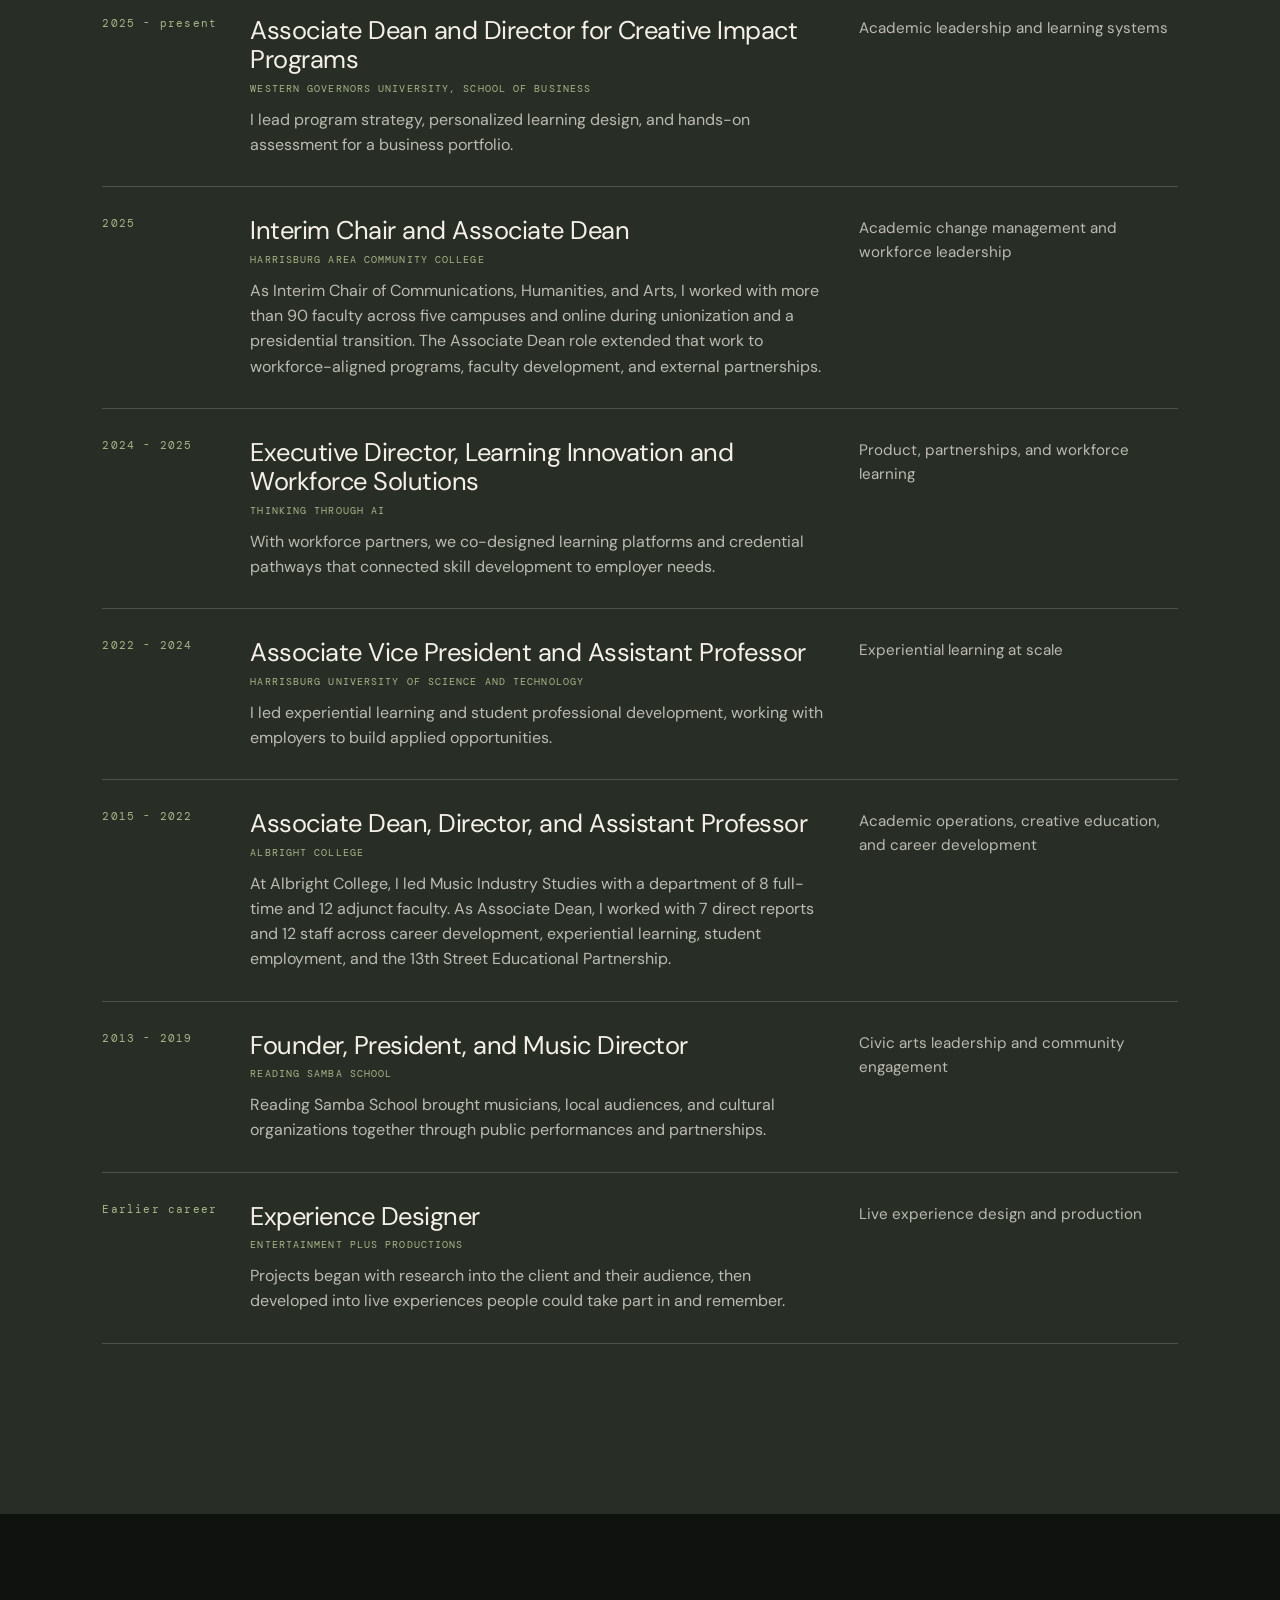
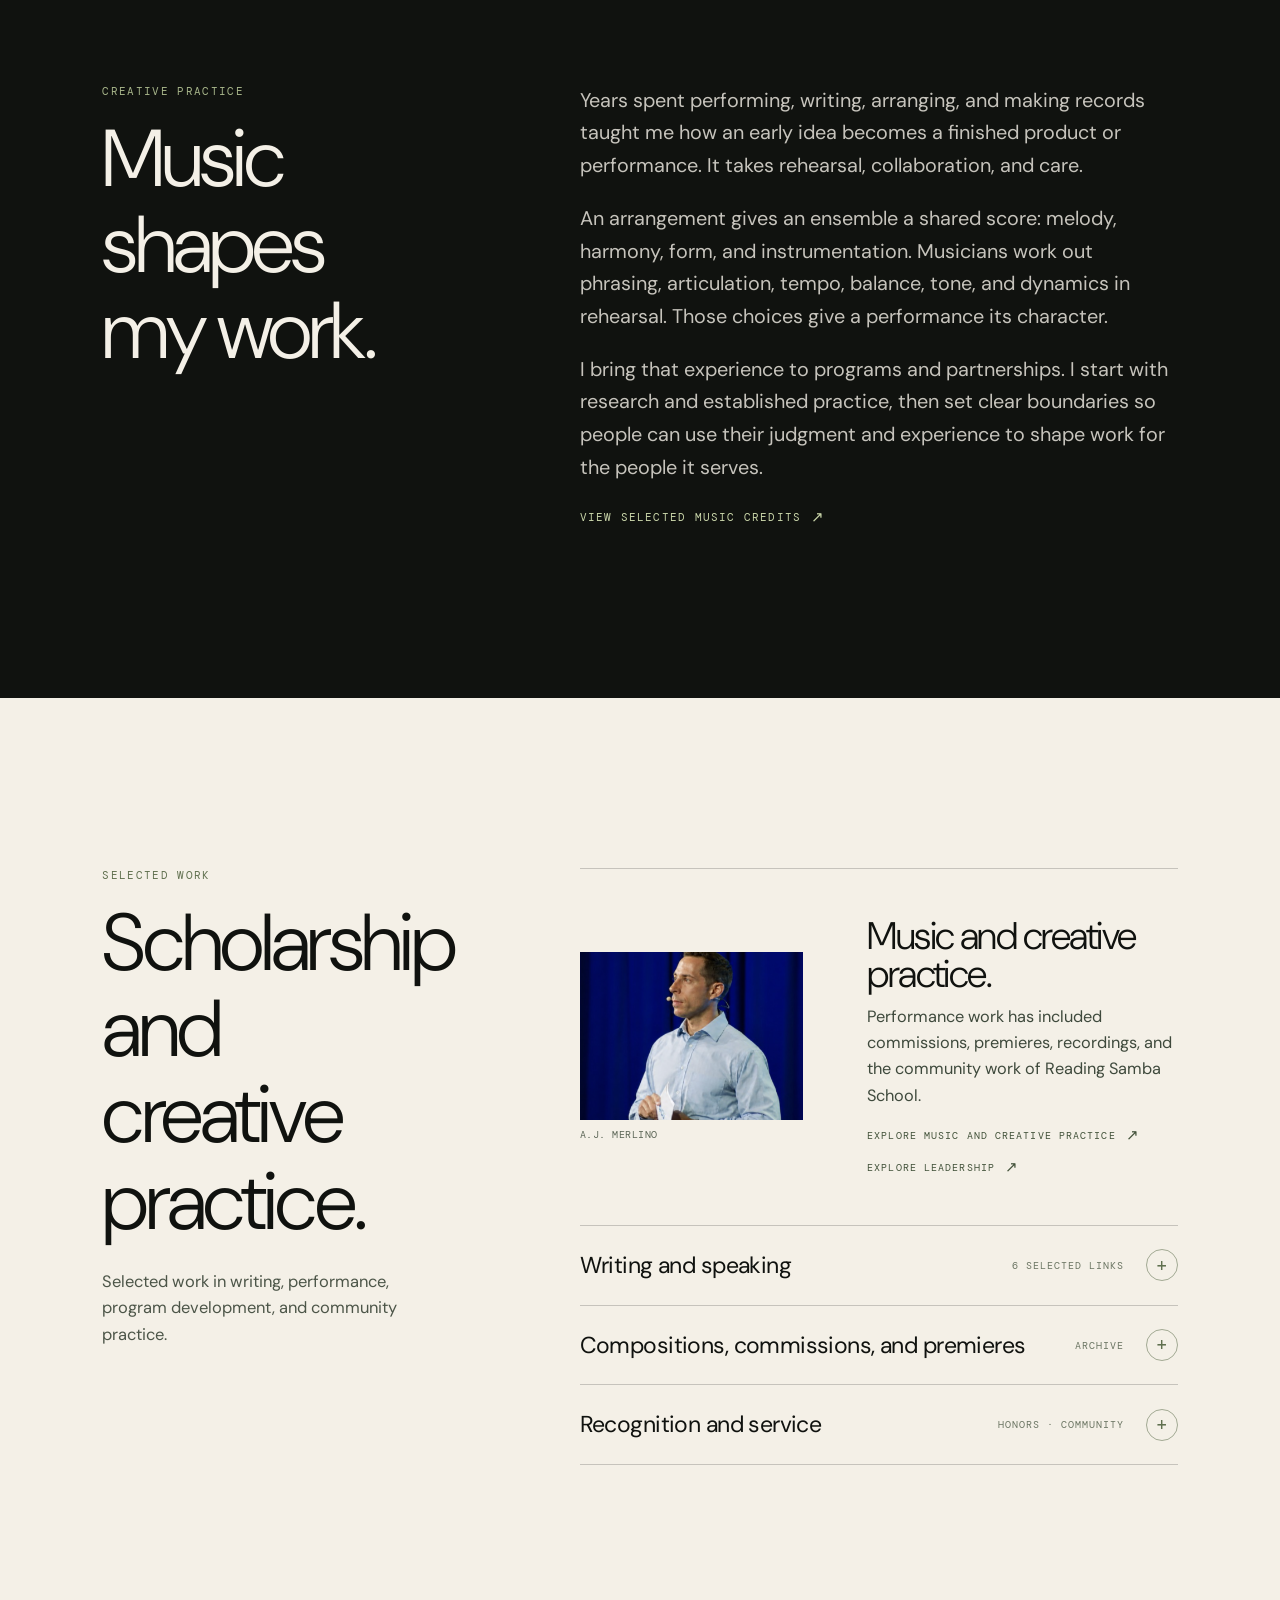
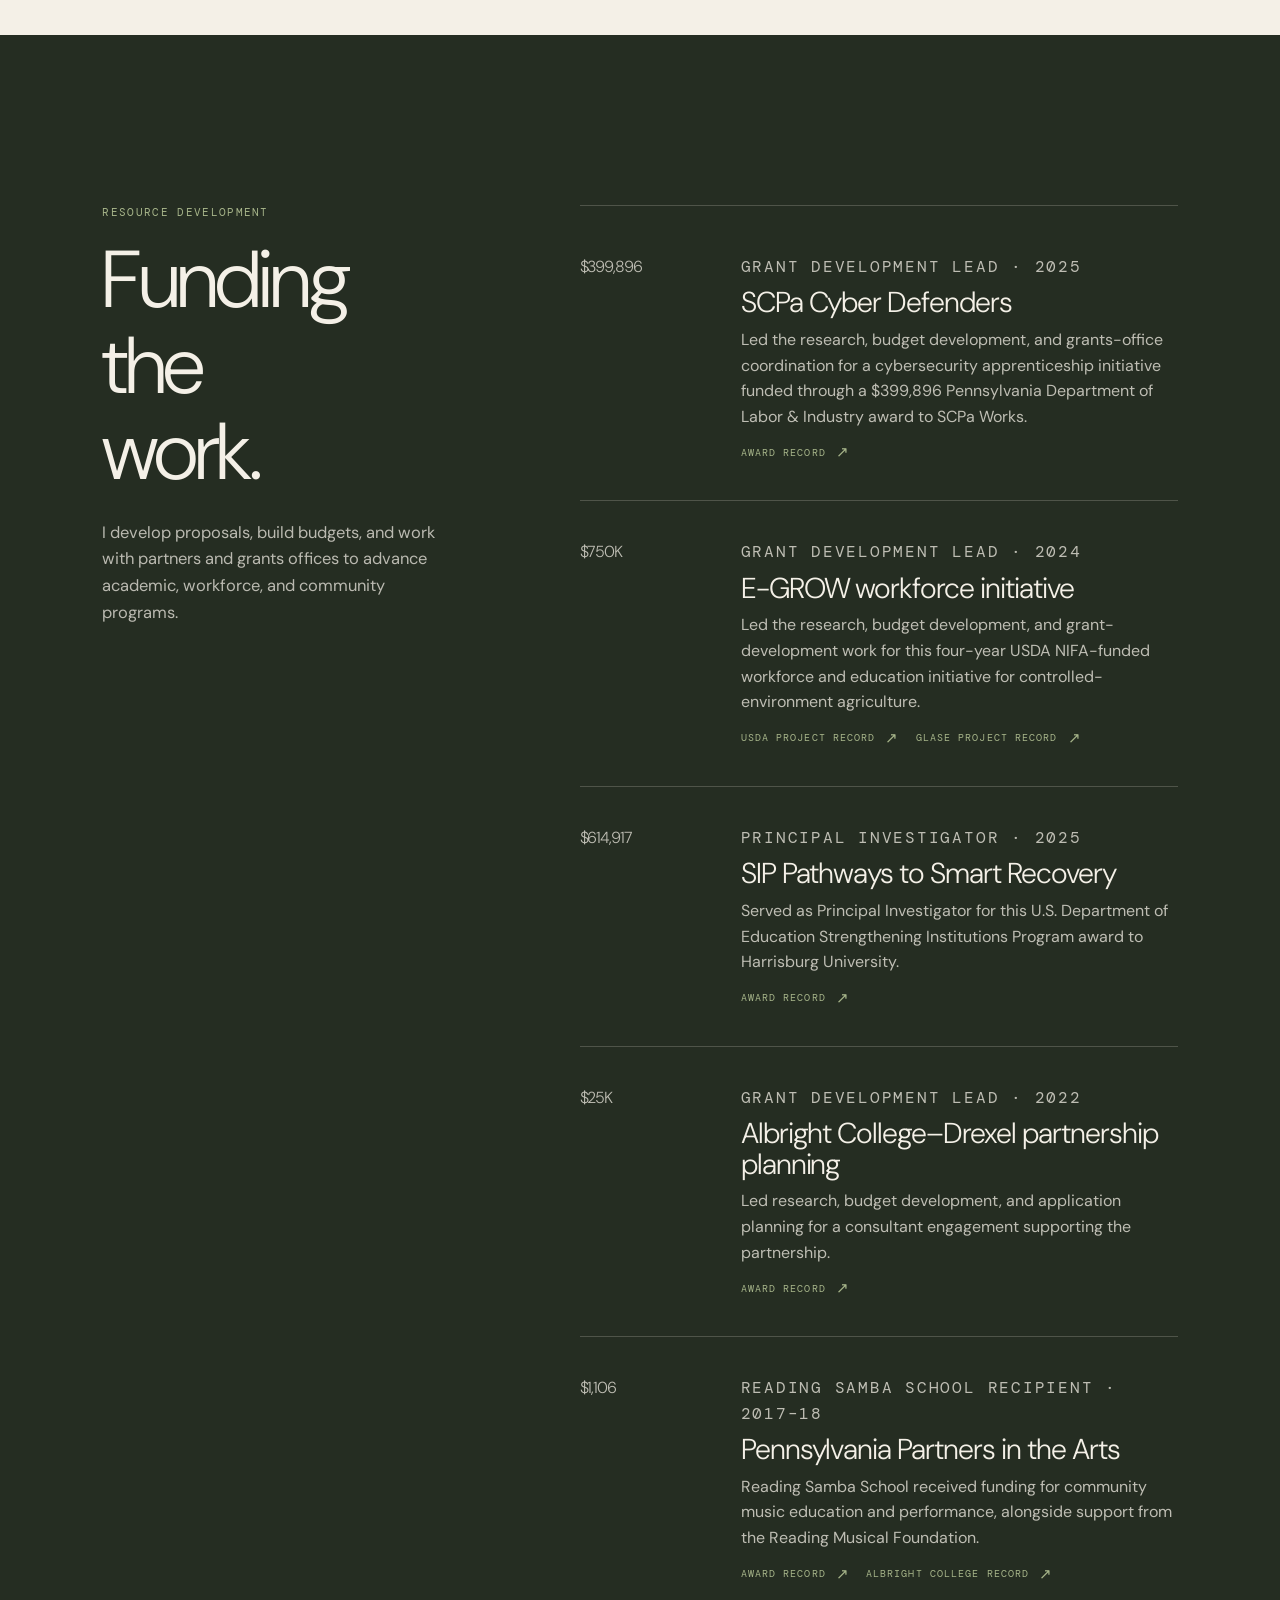
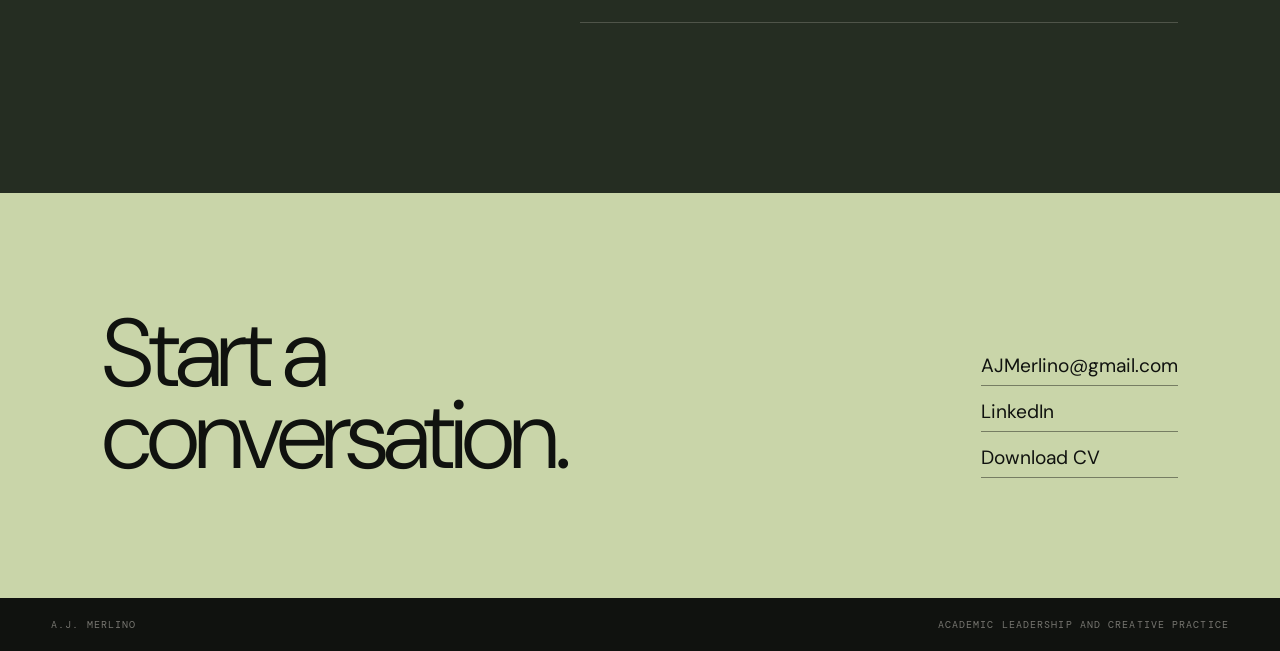
==== commit d4206963: "Update downloadable CV link" ====
--- a/public/about.html
+++ b/public/about.html
@@ -174,7 +174,7 @@
       </section>
     </main>
 
-    <section class="contact" id="contact" aria-labelledby="contact-title"><h2 id="contact-title">Start a<br />conversation.</h2><div class="contact__links"><a href="mailto:AJMerlino@gmail.com">AJMerlino@gmail.com</a><a href="https://www.linkedin.com/in/ajmerlino/" target="_blank" rel="noopener noreferrer">LinkedIn</a><a href="files/AJ-Merlino-Resume-2026.pdf" download>Download resume</a></div></section>
+    <section class="contact" id="contact" aria-labelledby="contact-title"><h2 id="contact-title">Start a<br />conversation.</h2><div class="contact__links"><a href="mailto:AJMerlino@gmail.com">AJMerlino@gmail.com</a><a href="https://www.linkedin.com/in/ajmerlino/" target="_blank" rel="noopener noreferrer">LinkedIn</a><a href="files/AJ-Merlino-Academic-Executive-CV-2026.pdf" download>Download CV</a></div></section>
     <footer class="footer"><span>A.J. Merlino</span><span>Academic leadership and creative practice</span></footer>
   </body>
 </html>
